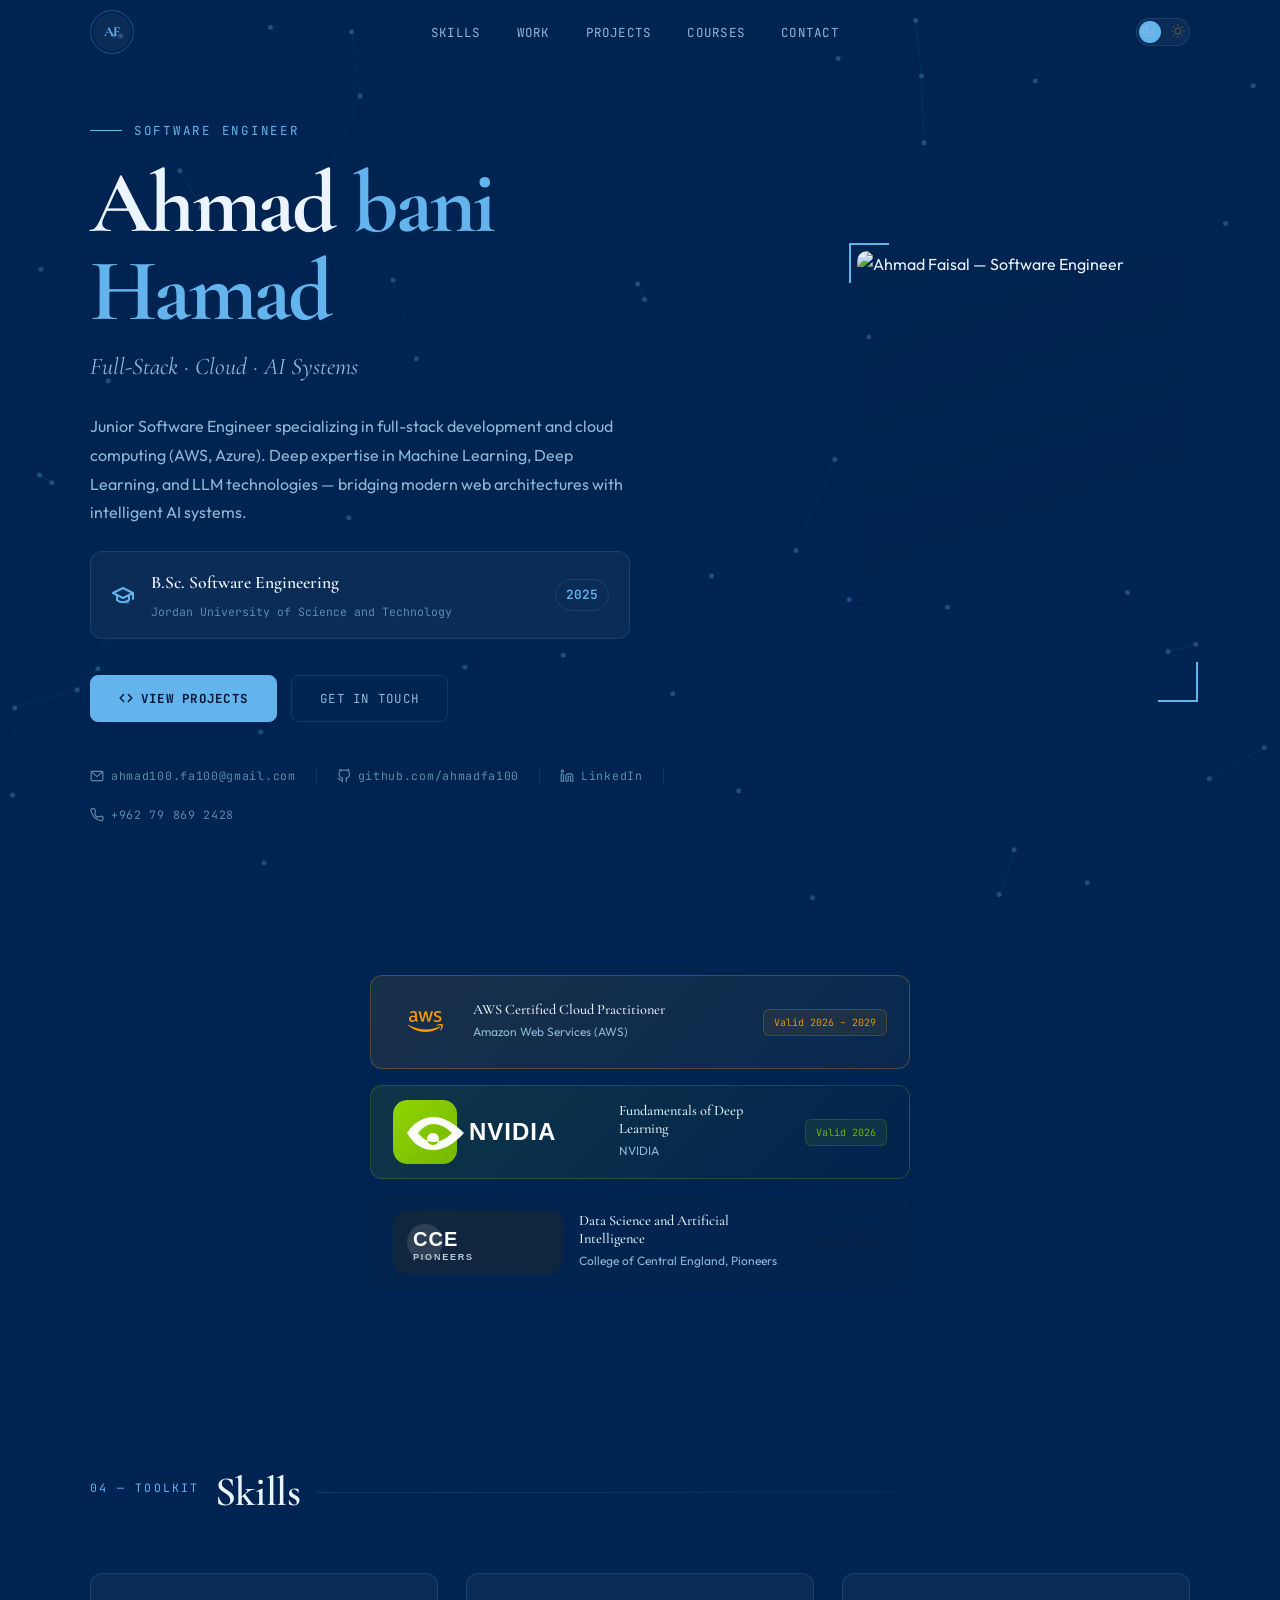
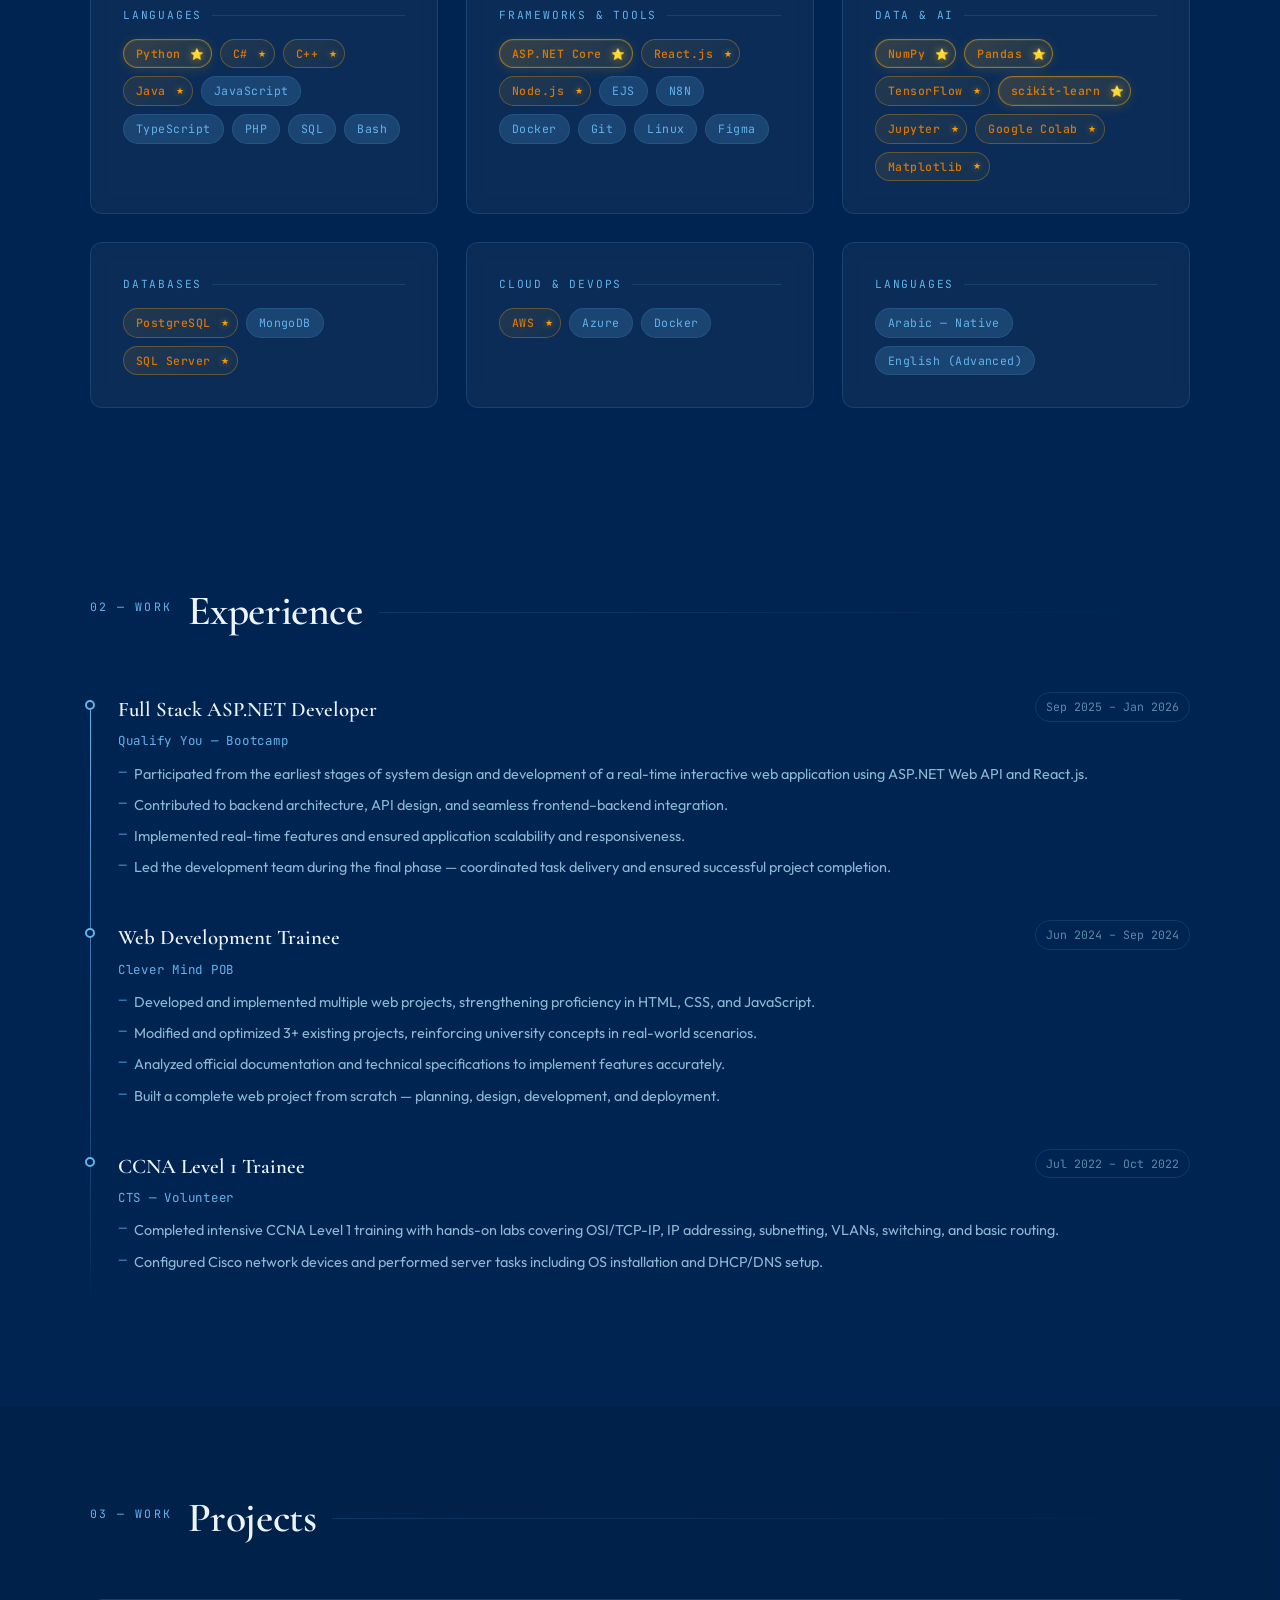
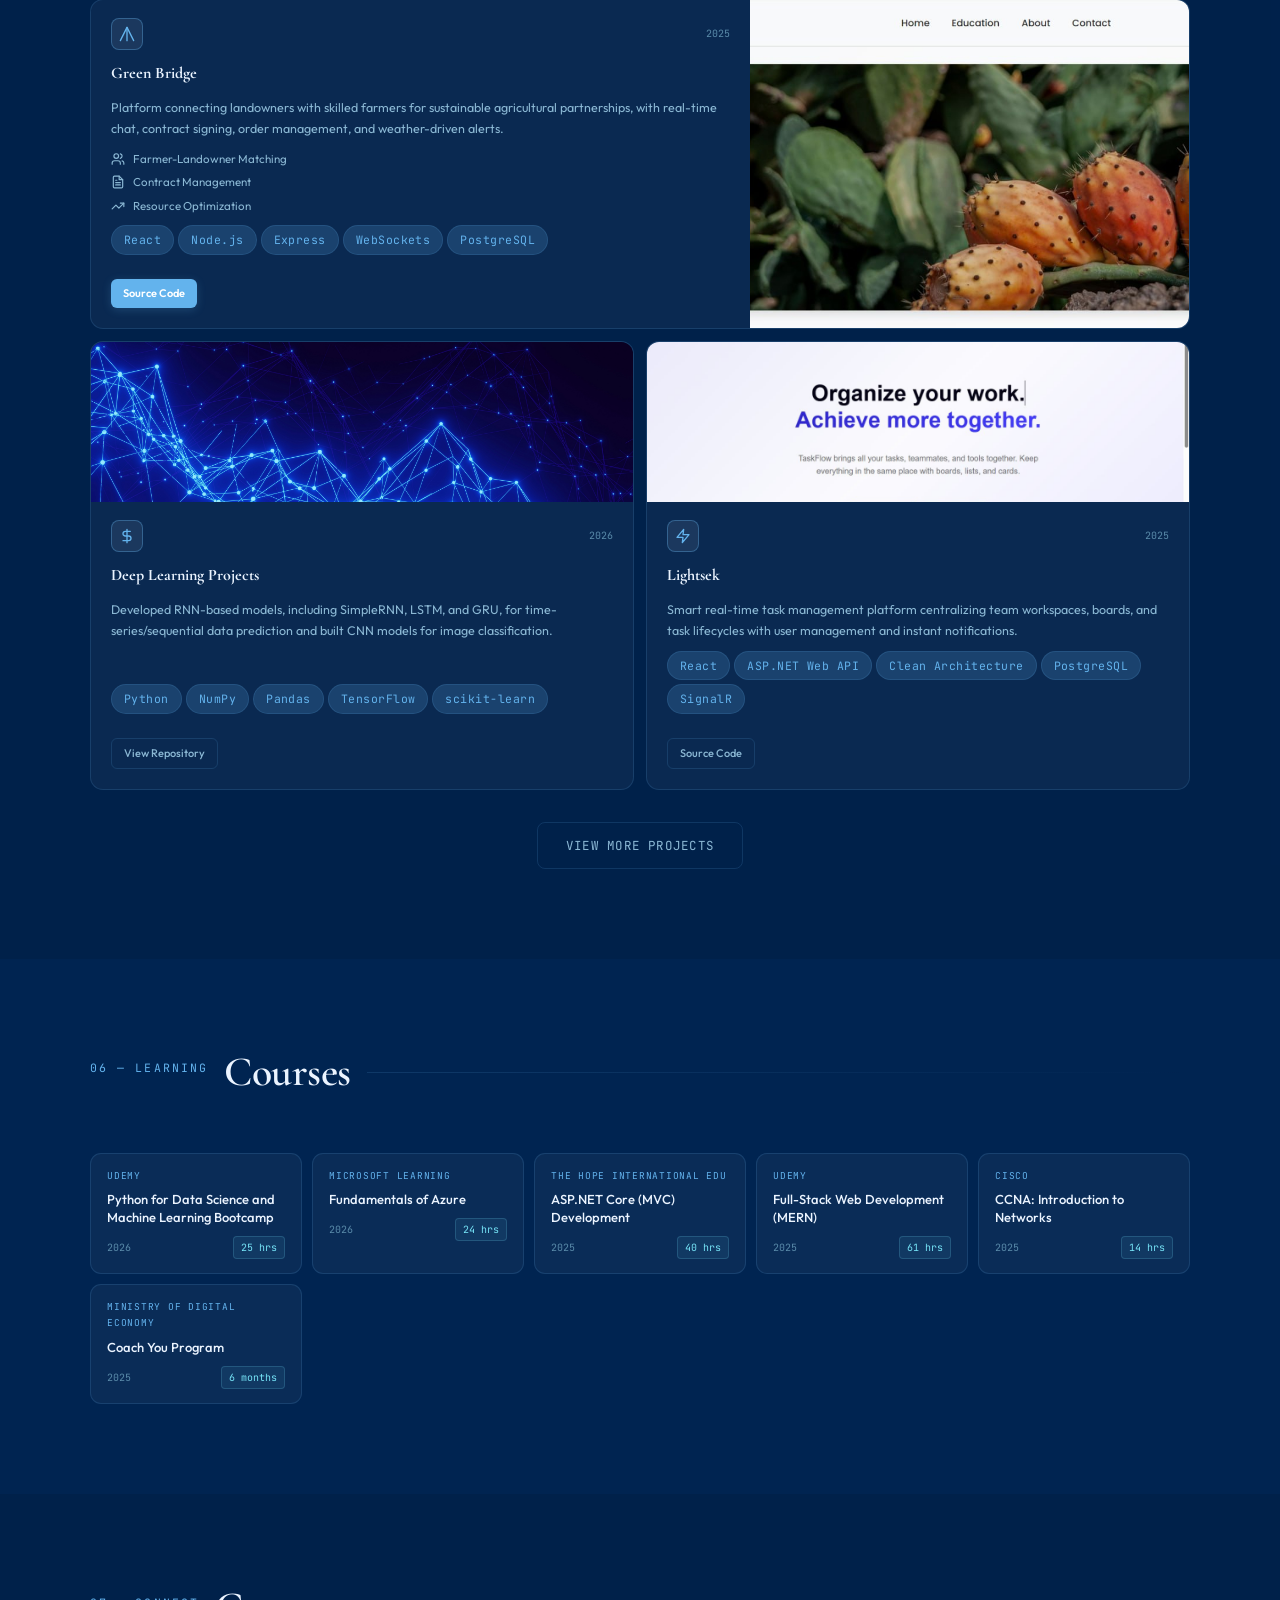
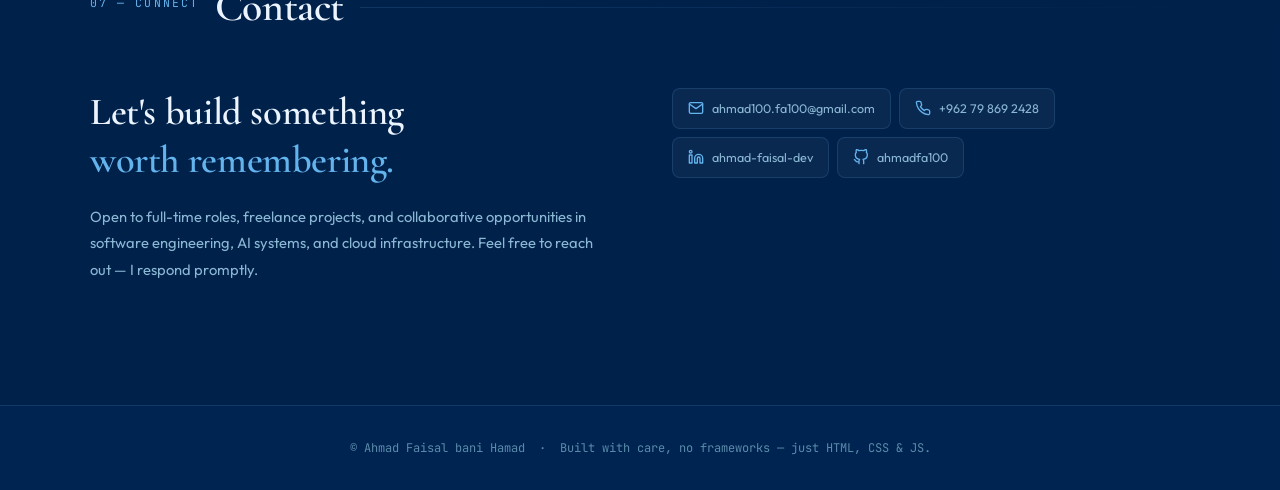
==== index.html @ e1e4920e "updates" ====
<!DOCTYPE html>
<html lang="en" data-theme="dark">
<head>
  <meta charset="UTF-8" />
  <meta name="viewport" content="width=device-width, initial-scale=1.0" />
  <meta name="description" content="Ahmad Faisal — Software Engineer. Full-stack development, cloud computing, and AI systems." />
  <title>Ahmad Faisal — Software Engineer</title>
  <link rel="icon" href="./assets/Icon_tab.webp" type="image/webp" />

  <!-- Preconnect to font servers -->
  <link rel="preconnect" href="https://fonts.googleapis.com" />
  <link rel="preconnect" href="https://fonts.gstatic.com" crossorigin />

  <!-- Fonts: Cormorant Garamond (display) + Outfit (body) + JetBrains Mono -->
  <link href="https://fonts.googleapis.com/css2?family=Cormorant+Garamond:ital,wght@0,400;0,600;0,700;1,400;1,600&family=Outfit:wght@300;400;500;600&family=JetBrains+Mono:wght@400;500&display=swap" rel="stylesheet" />
  <link rel="stylesheet" href="https://cdnjs.cloudflare.com/ajax/libs/font-awesome/6.5.0/css/all.min.css">

  <!-- CSS: loaded in dependency order -->
  <link rel="stylesheet" href="css/variables.css" />
  <link rel="stylesheet" href="css/base.css" />
  <link rel="stylesheet" href="css/nav.css" />
  <link rel="stylesheet" href="css/hero.css" />
  <link rel="stylesheet" href="css/sections.css" />

  <!-- Theme: synchronous, must run before body renders -->
  <script src="js/theme.js"></script>
</head>
<body>

<!-- ════════════════════════════════════
  Network canvas (full-page background)
════════════════════════════════════ -->
<canvas id="network" aria-hidden="true"></canvas>

<!-- ════════════════════════════════════
  Navigation
════════════════════════════════════ -->
<nav id="navbar" role="navigation" aria-label="Main navigation">
  <div class="nav-inner">

    <a href="#hero" class="nav-brand-logo" aria-label="Ahmad Faisal — Home">
      <div class="nav-af-ring"></div>
      <div class="nav-af-inner">AF</div>
    </a>

    <ul class="nav-links" role="list">
      <li><a href="#skills"     data-section="skills">Skills</a></li>
      <li><a href="#experience" data-section="experience">Work</a></li>
      <li><a href="#projects"   data-section="projects">Projects</a></li>
      <li><a href="#courses"    data-section="courses">Courses</a></li>
      <li><a href="#contact"    data-section="contact">Contact</a></li>
    </ul>

    <div class="nav-controls">
      <button class="theme-pill" id="themeBtn" aria-label="Toggle dark / light mode">
        <span class="pill-icon pill-moon">
          <svg xmlns="http://www.w3.org/2000/svg" width="14" height="14" viewBox="0 0 24 24" fill="none" stroke="currentColor" stroke-width="2" stroke-linecap="round" stroke-linejoin="round"><path d="M21 12.79A9 9 0 1 1 11.21 3 7 7 0 0 0 21 12.79z"/></svg>
        </span>
        <span class="pill-icon pill-sun">
          <svg xmlns="http://www.w3.org/2000/svg" width="14" height="14" viewBox="0 0 24 24" fill="none" stroke="currentColor" stroke-width="2" stroke-linecap="round" stroke-linejoin="round"><circle cx="12" cy="12" r="5"/><line x1="12" y1="1" x2="12" y2="3"/><line x1="12" y1="21" x2="12" y2="23"/><line x1="4.22" y1="4.22" x2="5.64" y2="5.64"/><line x1="18.36" y1="18.36" x2="19.78" y2="19.78"/><line x1="1" y1="12" x2="3" y2="12"/><line x1="21" y1="12" x2="23" y2="12"/><line x1="4.22" y1="19.78" x2="5.64" y2="18.36"/><line x1="18.36" y1="5.64" x2="19.78" y2="4.22"/></svg>
        </span>
      </button>
      <button id="menuBtn"  aria-label="Open menu" aria-expanded="false">
        <span></span><span></span><span></span>
      </button>
    </div>
  </div>
</nav>

<!-- Mobile menu drawer -->
<div id="mobileMenu" role="dialog" aria-label="Mobile navigation">
  <a href="#skills"     data-section="skills">Skills</a>
  <a href="#experience" data-section="experience">Work</a>
  <a href="#projects"   data-section="projects">Projects</a>
  <a href="#courses"    data-section="courses">Courses</a>
  <a href="#contact"    data-section="contact">Contact</a>
</div>

<!-- ════════════════════════════════════
  Page content
════════════════════════════════════ -->
<div id="page">

  <!-- ═══════════ HERO ═══════════ -->
  <section id="hero" aria-label="Introduction">
    <div class="container">
      <div class="hero-inner">

        <div class="hero-text">
          <p class="hero-eyebrow">Software Engineer</p>

          <h1 class="hero-name">
            <span class="first">Ahmad</span> <span class="last">bani Hamad</span>
          </h1>

          <p class="hero-title">Full-Stack · Cloud · AI Systems</p>

          <p class="hero-summary">
            Junior Software Engineer specializing in full-stack development and
            cloud computing (AWS, Azure). Deep expertise in Machine Learning,
            Deep Learning, and LLM technologies — bridging modern web
            architectures with intelligent AI systems.
          </p>

          <div class="edu-card">
            <div class="edu-icon"><svg xmlns="http://www.w3.org/2000/svg" width="24" height="24" viewBox="0 0 24 24" fill="none" stroke="currentColor" stroke-width="2" stroke-linecap="round" stroke-linejoin="round"><path d="M22 10v6M2 10l10-5 10 5-10 5z"/><path d="M6 12v5c3 3 9 3 12 0v-5"/></svg></div>
            <div class="edu-body">
              <div class="edu-degree">B.Sc. Software Engineering</div>
              <div class="edu-school">Jordan University of Science and Technology</div>
            </div>
            <div class="edu-year">2025</div>
          </div>

          <div class="hero-cta">
            <a href="#projects" class="btn-primary">
              <svg xmlns="http://www.w3.org/2000/svg" width="14" height="14" viewBox="0 0 24 24" fill="none" stroke="currentColor" stroke-width="2.5" stroke-linecap="round" stroke-linejoin="round"><polyline points="16 18 22 12 16 6"/><polyline points="8 6 2 12 8 18"/></svg>
              View Projects
            </a>
            <a href="#contact" class="btn-secondary">
              Get in Touch
            </a>
          </div>

          <div class="hero-links">
            <a href="mailto:ahmad100.fa100@gmail.com" class="hero-link" aria-label="Email">
              <svg xmlns="http://www.w3.org/2000/svg" viewBox="0 0 24 24" fill="none" stroke="currentColor" stroke-width="2" stroke-linecap="round" stroke-linejoin="round"><rect x="2" y="4" width="20" height="16" rx="2"/><polyline points="22,4 12,13 2,4"/></svg>
              ahmad100.fa100@gmail.com
            </a>
            <span class="hero-link-sep" aria-hidden="true"></span>
            <a href="https://github.com/ahmadfa100" target="_blank" rel="noopener" class="hero-link" aria-label="GitHub">
              <svg xmlns="http://www.w3.org/2000/svg" viewBox="0 0 24 24" fill="none" stroke="currentColor" stroke-width="2" stroke-linecap="round" stroke-linejoin="round"><path d="M9 19c-5 1.5-5-2.5-7-3m14 6v-3.87a3.37 3.37 0 0 0-.94-2.61c3.14-.35 6.44-1.54 6.44-7A5.44 5.44 0 0 0 20 4.77 5.07 5.07 0 0 0 19.91 1S18.73.65 16 2.48a13.38 13.38 0 0 0-7 0C6.27.65 5.09 1 5.09 1A5.07 5.07 0 0 0 5 4.77a5.44 5.44 0 0 0-1.5 3.78c0 5.42 3.3 6.61 6.44 7A3.37 3.37 0 0 0 9 18.13V22"/></svg>
              github.com/ahmadfa100
            </a>
            <span class="hero-link-sep" aria-hidden="true"></span>
            <a href="https://linkedin.com/in/ahmad-faisal-dev/" target="_blank" rel="noopener" class="hero-link" aria-label="LinkedIn">
              <svg xmlns="http://www.w3.org/2000/svg" viewBox="0 0 24 24" fill="none" stroke="currentColor" stroke-width="2" stroke-linecap="round" stroke-linejoin="round"><path d="M16 8a6 6 0 0 1 6 6v7h-4v-7a2 2 0 0 0-2-2 2 2 0 0 0-2 2v7h-4v-7a6 6 0 0 1 6-6z"/><rect x="2" y="9" width="4" height="12"/><circle cx="4" cy="4" r="2"/></svg>
              LinkedIn
            </a>
            <span class="hero-link-sep" aria-hidden="true"></span>
            <a href="tel:+962798692428" class="hero-link" aria-label="Phone">
              <svg xmlns="http://www.w3.org/2000/svg" viewBox="0 0 24 24" fill="none" stroke="currentColor" stroke-width="2" stroke-linecap="round" stroke-linejoin="round"><path d="M22 16.92v3a2 2 0 0 1-2.18 2 19.79 19.79 0 0 1-8.63-3.07A19.5 19.5 0 0 1 4.69 12a19.79 19.79 0 0 1-3.07-8.67A2 2 0 0 1 3.6 1.18h3a2 2 0 0 1 2 1.72c.127.96.361 1.903.7 2.81a2 2 0 0 1-.45 2.11L7.91 8.72A16 16 0 0 0 12 15.91l.94-.94a2 2 0 0 1 2.11-.45c.907.339 1.85.573 2.81.7A2 2 0 0 1 22 16.92z"/></svg>
              +962 79 869 2428
            </a>
          </div>
        </div>

        <!-- Photo -->
        <div class="hero-photo-wrap">
          <div class="hero-photo-frame">
            <img
              src="assets/ahmad.png"
              alt="Ahmad Faisal — Software Engineer"
              class="hero-photo"
              loading="eager"
              fetchpriority="high"
            />
            <div class="hero-photo-overlay" aria-hidden="true"></div>
          </div>
        </div>

      </div><!-- /.hero-inner -->
    </div><!-- /.container -->
  </section>

  
  <!-- ═══════════ AWS CERT ═══════════ -->
  <section id="certifications" aria-label="Certifications">
    <div class="container" style="display: flex; flex-direction: column; gap: 16px; margin: 0 auto; max-width: 540px;">
      <!-- ══ CERT BANNER: AWS ══ -->
      <div class="cert-banner cert-aws reveal">
        <div class="cert-aws-i"><i class="fab fa-aws"></i></div>
        <div class="cert-body">
          <div class="cert-name">AWS Certified Cloud Practitioner</div>
          <div class="cert-sub">Amazon Web Services (AWS)</div>
        </div>
        <div class="cert-badge">Valid 2026 – 2029</div>
      </div>

      <!-- ══ CERT BANNER: NVIDIA ══ -->
      <div class="cert-banner cert-nvidia reveal">
        <div class="cert-logo cert-logo-nvidia" aria-hidden="true">
          <svg viewBox="0 0 210 64" width="100%" height="100%" role="img" aria-label="NVIDIA logo">
            <defs>
              <linearGradient id="nvg" x1="0" y1="0" x2="1" y2="1">
                <stop offset="0%" stop-color="#8fd400"/>
                <stop offset="100%" stop-color="#76B900"/>
              </linearGradient>
            </defs>
            <rect x="0" y="0" width="64" height="64" rx="14" fill="url(#nvg)"/>
            <path
              d="M14 33c7-11 17-16 26-16 11 0 21 6 31 16-10 11-20 17-31 17-10 0-19-5-26-17zm11 0c5 6 10 9 15 9 7 0 13-3 19-9-6-6-12-9-19-9-5 0-10 3-15 9zm15 0a6 6 0 1 0 0.01 0z"
              fill="#fff"
              opacity="0.97"
            />
            <text x="76" y="40"
                  font-family="Arial, Helvetica, sans-serif"
                  font-size="24"
                  font-weight="800"
                  letter-spacing="1"
                  fill="#ffffff">NVIDIA</text>
          </svg>
        </div>
        <div class="cert-body">
          <div class="cert-name">Fundamentals of Deep Learning</div>
          <div class="cert-sub">NVIDIA</div>
        </div>
        <div class="cert-badge">Valid 2026</div>
      </div>

      <!-- ══ CERT BANNER: COLLEGE OF CENTRAL ENGLAND ══ -->
      <div class="cert-banner cert-cce reveal">
        <div class="cert-logo cert-logo-cce" aria-hidden="true">
          <svg viewBox="0 0 170 64" width="100%" height="100%" role="img" aria-label="College of Central England logo">
            <rect x="0" y="0" width="170" height="64" rx="14" fill="#10263F"/>
            <circle cx="32" cy="32" r="18" fill="#ffffff" opacity="0.12"/>
            <text x="20" y="36"
                  font-family="Arial, Helvetica, sans-serif"
                  font-size="20"
                  font-weight="800"
                  letter-spacing="1"
                  fill="#ffffff">CCE</text>
            <text x="20" y="50"
                  font-family="Arial, Helvetica, sans-serif"
                  font-size="9"
                  font-weight="700"
                  letter-spacing="1.8"
                  fill="#B9C7D6">PIONEERS</text>
          </svg>
        </div>
        <div class="cert-body">
          <div class="cert-name">Data Science and Artificial Intelligence</div>
          <div class="cert-sub">College of Central England, Pioneers</div>
        </div>
        <div class="cert-badge">Valid 2026</div>
      </div>
    </div>
  </section>

<!-- ═══════════ SKILLS ═══════════ -->
  <section id="skills" aria-label="Technical skills">
    <div class="container">
      <div class="section-divider reveal">
        <span class="section-label">04 — Toolkit</span>
        <h2>Skills</h2>
      </div>

      <div class="skills-grid">

        <div class="card reveal">
          <div class="skill-group-title">Languages</div>
          <div class="skill-tags">
            <span class="tag strongest">Python</span>
            <span class="tag expert">C#</span>
            <span class="tag expert">C++</span>
            <span class="tag expert">Java</span>
            <span class="tag">JavaScript</span>
            <span class="tag">TypeScript</span>
            <span class="tag">PHP</span>
            <span class="tag">SQL</span>
            <span class="tag">Bash</span>
          </div>
        </div>

        <div class="card reveal">
          <div class="skill-group-title">Frameworks & Tools</div>
          <div class="skill-tags">
            <span class="tag strongest">ASP.NET Core</span>
            <span class="tag expert">React.js</span>
            <span class="tag expert">Node.js</span>
            <span class="tag">EJS</span>
            <span class="tag">N8N</span>
            <span class="tag">Docker</span>
            <span class="tag">Git</span>
            <span class="tag">Linux</span>
            <span class="tag">Figma</span>
          </div>
        </div>

        <div class="card reveal">
          <div class="skill-group-title">Data & AI</div>
          <div class="skill-tags">
            <span class="tag strongest">NumPy</span>
            <span class="tag strongest">Pandas</span>
            <span class="tag expert">TensorFlow</span>
            <span class="tag strongest">scikit-learn</span>
            <span class="tag expert">Jupyter</span>
            <span class="tag expert">Google Colab</span>
            <span class="tag expert">Matplotlib</span>
          </div>
        </div>

        <div class="card reveal">
          <div class="skill-group-title">Databases</div>
          <div class="skill-tags">
            <span class="tag expert">PostgreSQL</span>
            <span class="tag">MongoDB</span>
            <span class="tag expert">SQL Server</span>
          </div>
        </div>

        <div class="card reveal">
          <div class="skill-group-title">Cloud & DevOps</div>
          <div class="skill-tags">
            <span class="tag expert">AWS</span>
            <span class="tag">Azure</span>
            <span class="tag">Docker</span>
          </div>
        </div>

        <div class="card reveal">
          <div class="skill-group-title">Languages</div>
          <div class="skill-tags">
            <span class="tag">Arabic — Native</span>
            <span class="tag">English (Advanced)</span>
          </div>
        </div>

      </div>
    </div>
  </section>

  <!-- ═══════════ EXPERIENCE ═══════════ -->
  <section id="experience" aria-label="Work experience">
    <div class="container">
      <div class="section-divider reveal">
        <span class="section-label">02 — Work</span>
        <h2>Experience</h2>
      </div>

      <div class="timeline">

        <div class="timeline-item reveal">
          <div class="timeline-header">
            <div>
              <div class="timeline-role">Full Stack ASP.NET Developer</div>
              <div class="timeline-company">Qualify You — Bootcamp</div>
            </div>
            <div class="timeline-date">Sep 2025 – Jan 2026</div>
          </div>
          <div class="timeline-body">
            <ul>
              <li>Participated from the earliest stages of system design and development of a real-time interactive web application using ASP.NET Web API and React.js.</li>
              <li>Contributed to backend architecture, API design, and seamless frontend–backend integration.</li>
              <li>Implemented real-time features and ensured application scalability and responsiveness.</li>
              <li>Led the development team during the final phase — coordinated task delivery and ensured successful project completion.</li>
            </ul>
          </div>
        </div>

        <div class="timeline-item reveal">
          <div class="timeline-header">
            <div>
              <div class="timeline-role">Web Development Trainee</div>
              <div class="timeline-company">Clever Mind POB</div>
            </div>
            <div class="timeline-date">Jun 2024 – Sep 2024</div>
          </div>
          <div class="timeline-body">
            <ul>
              <li>Developed and implemented multiple web projects, strengthening proficiency in HTML, CSS, and JavaScript.</li>
              <li>Modified and optimized 3+ existing projects, reinforcing university concepts in real-world scenarios.</li>
              <li>Analyzed official documentation and technical specifications to implement features accurately.</li>
              <li>Built a complete web project from scratch — planning, design, development, and deployment.</li>
            </ul>
          </div>
        </div>

        <div class="timeline-item reveal">
          <div class="timeline-header">
            <div>
              <div class="timeline-role">CCNA Level 1 Trainee</div>
              <div class="timeline-company">CTS — Volunteer</div>
            </div>
            <div class="timeline-date">Jul 2022 – Oct 2022</div>
          </div>
          <div class="timeline-body">
            <ul>
              <li>Completed intensive CCNA Level 1 training with hands-on labs covering OSI/TCP-IP, IP addressing, subnetting, VLANs, switching, and basic routing.</li>
              <li>Configured Cisco network devices and performed server tasks including OS installation and DHCP/DNS setup.</li>
            </ul>
          </div>
        </div>

      </div><!-- /.timeline -->
    </div>
  </section>

  <!-- ═══════════ PROJECTS ═══════════ -->
  <section id="projects" aria-label="Selected projects">
    <div class="container">
      <div class="section-divider reveal">
        <span class="section-label">03 — Work</span>
        <h2>Projects</h2>
      </div>

      <div class="pg-grid reveal">

        <!-- ① Green Bridge — featured -->
        <div class="pg-card featured" data-tags="react node">
          <div class="pg-body">
            <div class="pg-top">
              <div class="pg-icon"><svg xmlns="http://www.w3.org/2000/svg" width="16" height="16" viewBox="0 0 24 24" fill="none" stroke="currentColor" stroke-width="2" stroke-linecap="round" stroke-linejoin="round"><path d="M2 22 12 2l10 20"/><path d="M12 2v20"/></svg></div>
              <span class="pg-year">2025</span>
            </div>
            <div class="pg-title">Green Bridge</div>
            <p class="pg-desc">Platform connecting landowners with skilled farmers for sustainable agricultural partnerships, with real-time chat, contract signing, order management, and weather-driven alerts.</p>
            <div class="pg-features">
              <div class="pg-feat"><svg xmlns="http://www.w3.org/2000/svg" width="14" height="14" viewBox="0 0 24 24" fill="none" stroke="currentColor" stroke-width="2" stroke-linecap="round" stroke-linejoin="round"><path d="M16 21v-2a4 4 0 0 0-4-4H6a4 4 0 0 0-4 4v2"/><circle cx="9" cy="7" r="4"/><path d="M22 21v-2a4 4 0 0 0-3-3.87"/><path d="M16 3.13a4 4 0 0 1 0 7.75"/></svg><span>Farmer-Landowner Matching</span></div>
              <div class="pg-feat"><svg xmlns="http://www.w3.org/2000/svg" width="14" height="14" viewBox="0 0 24 24" fill="none" stroke="currentColor" stroke-width="2" stroke-linecap="round" stroke-linejoin="round"><path d="M14 2H6a2 2 0 0 0-2 2v16a2 2 0 0 0 2 2h12a2 2 0 0 0 2-2V8z"/><polyline points="14 2 14 8 20 8"/><line x1="16" y1="13" x2="8" y2="13"/><line x1="16" y1="17" x2="8" y2="17"/><polyline points="10 9 9 9 8 9"/></svg><span>Contract Management</span></div>
              <div class="pg-feat"><svg xmlns="http://www.w3.org/2000/svg" width="14" height="14" viewBox="0 0 24 24" fill="none" stroke="currentColor" stroke-width="2" stroke-linecap="round" stroke-linejoin="round"><polyline points="22 7 13.5 15.5 8.5 10.5 2 17"/><polyline points="16 7 22 7 22 13"/></svg><span>Resource Optimization</span></div>
            </div>
            <div class="pg-stack">
              <span class="tag">React</span>
              <span class="tag">Node.js</span>
              <span class="tag">Express</span>
              <span class="tag">WebSockets</span>
              <span class="tag">PostgreSQL</span>
            </div>
            <div class="pg-actions">
              <a href="https://github.com/ahmadfa100/graduation-project-2" target="_blank" class="bx solid">
                Source Code
              </a>
            </div>
          </div>
          <div class="pg-img-wrap">
            <img src="./assets/Projects/GreenBridge.jpg" alt="Green Bridge" class="pg-img" onerror="this.style.display='none';this.nextElementSibling.style.display='flex'">
            <div class="pg-placeholder" style="display:none">🌱</div>
          </div>
        </div>

        <!-- ② Deep Learning Projects -->
        <div class="pg-card" data-tags="python">
          <div class="pg-img-wrap">
            <img src="./instructions/Neural_network.jpg" alt="Deep Learning" class="pg-img" onerror="this.style.display='none';this.nextElementSibling.style.display='flex'">
            <div class="pg-placeholder" style="display:none">🧠</div>
          </div>
          <div class="pg-body">
            <div class="pg-top">
              <div class="pg-icon"><svg xmlns="http://www.w3.org/2000/svg" width="16" height="16" viewBox="0 0 24 24" fill="none" stroke="currentColor" stroke-width="2" stroke-linecap="round" stroke-linejoin="round"><path d="M12 2v20M17 5H9.5a3.5 3.5 0 0 0 0 7h5a3.5 3.5 0 0 1 0 7H6"/></svg></div>
              <span class="pg-year">2026</span>
            </div>
            <div class="pg-title">Deep Learning Projects</div>
            <p class="pg-desc">Developed RNN-based models, including SimpleRNN, LSTM, and GRU, for time-series/sequential data prediction and built CNN models for image classification.</p>
            <div class="pg-stack">
              <span class="tag">Python</span>
              <span class="tag">NumPy</span>
              <span class="tag">Pandas</span>
              <span class="tag">TensorFlow</span>
              <span class="tag">scikit-learn</span>
            </div>
            <div class="pg-actions">
              <a href="#" class="bx out">View Repository</a>
            </div>
          </div>
        </div>

        <!-- ③ Lightsek -->
        <div class="pg-card" data-tags="react aspnet">
          <div class="pg-img-wrap">
            <img src="./instructions/Lightsek.jpg" alt="Lightsek" class="pg-img" onerror="this.style.display='none';this.nextElementSibling.style.display='flex'">
            <div class="pg-placeholder" style="display:none">⚡</div>
          </div>
          <div class="pg-body">
            <div class="pg-top">
              <div class="pg-icon"><svg xmlns="http://www.w3.org/2000/svg" width="16" height="16" viewBox="0 0 24 24" fill="none" stroke="currentColor" stroke-width="2" stroke-linecap="round" stroke-linejoin="round"><path d="M13 2L3 14h9l-1 8 10-12h-9l1-8z"/></svg></div>
              <span class="pg-year">2025</span>
            </div>
            <div class="pg-title">Lightsek</div>
            <p class="pg-desc">Smart real-time task management platform centralizing team workspaces, boards, and task lifecycles with user management and instant notifications.</p>
            <div class="pg-stack">
              <span class="tag">React</span>
              <span class="tag">ASP.NET Web API</span>
              <span class="tag">Clean Architecture</span>
              <span class="tag">PostgreSQL</span>
              <span class="tag">SignalR</span>
            </div>
            <div class="pg-actions">
              <a href="#" class="bx out">Source Code</a>
            </div>
          </div>
        </div>

      </div><!-- /.pg-grid -->

      <div style="display:flex; justify-content:center; margin-top:32px;" class="reveal">
        <a href="Projects.html" class="btn-secondary">View more projects</a>
      </div>

    </div>
  </section>

  <!-- ═══════════ COURSES ═══════════ -->
  <section id="courses" aria-label="Completed courses">
    <div class="container">
      <div class="section-divider reveal">
        <span class="section-label">06 — Learning</span>
        <h2>Courses</h2>
      </div>

      <div class="courses-grid">

        <div class="course-card reveal">
          <div class="course-org">Udemy</div>
          <div class="course-name">Python for Data Science and Machine Learning Bootcamp</div>
          <div class="course-meta">
            <span class="course-date">2026</span>
            <span class="course-hrs">25 hrs</span>
          </div>
        </div>

        <div class="course-card reveal">
          <div class="course-org">Microsoft Learning</div>
          <div class="course-name">Fundamentals of Azure</div>
          <div class="course-meta">
            <span class="course-date">2026</span>
            <span class="course-hrs">24 hrs</span>
          </div>
        </div>

        <div class="course-card reveal">
          <div class="course-org">The Hope International Edu</div>
          <div class="course-name">ASP.NET Core (MVC) Development</div>
          <div class="course-meta">
            <span class="course-date">2025</span>
            <span class="course-hrs">40 hrs</span>
          </div>
        </div>

        <div class="course-card reveal">
          <div class="course-org">Udemy</div>
          <div class="course-name">Full-Stack Web Development (MERN)</div>
          <div class="course-meta">
            <span class="course-date">2025</span>
            <span class="course-hrs">61 hrs</span>
          </div>
        </div>

        <div class="course-card reveal">
          <div class="course-org">Cisco</div>
          <div class="course-name">CCNA: Introduction to Networks</div>
          <div class="course-meta">
            <span class="course-date">2025</span>
            <span class="course-hrs">14 hrs</span>
          </div>
        </div>

        <div class="course-card reveal">
          <div class="course-org">Ministry of Digital Economy</div>
          <div class="course-name">Coach You Program</div>
          <div class="course-meta">
            <span class="course-date">2025</span>
            <span class="course-hrs">6 months</span>
          </div>
        </div>

      </div>
    </div>
  </section>

  <!-- ═══════════ CONTACT ═══════════ -->
  <section id="contact" aria-label="Contact information">
    <div class="container">
      <div class="section-divider reveal">
        <span class="section-label">07 — Connect</span>
        <h2>Contact</h2>
      </div>

      <div class="contact-inner">
        <div class="reveal">
          <h3 class="contact-tagline">
            Let's build something<br/>
            <span>worth remembering.</span>
          </h3>
          <p class="contact-body">
            Open to full-time roles, freelance projects, and collaborative
            opportunities in software engineering, AI systems, and cloud
            infrastructure. Feel free to reach out — I respond promptly.
          </p>
        </div>

        <div class="contact-grid reveal">
          <a href="mailto:ahmad100.fa100@gmail.com" class="c-link">
            <i><svg xmlns="http://www.w3.org/2000/svg" width="16" height="16" viewBox="0 0 24 24" fill="none" stroke="currentColor" stroke-width="2" stroke-linecap="round" stroke-linejoin="round"><path d="M4 4h16c1.1 0 2 .9 2 2v12c0 1.1-.9 2-2 2H4c-1.1 0-2-.9-2-2V6c0-1.1.9-2 2-2z"/><polyline points="22,6 12,13 2,6"/></svg></i>
            ahmad100.fa100@gmail.com
          </a>
          <a href="tel:+962798692428" class="c-link">
            <i><svg xmlns="http://www.w3.org/2000/svg" width="16" height="16" viewBox="0 0 24 24" fill="none" stroke="currentColor" stroke-width="2" stroke-linecap="round" stroke-linejoin="round"><path d="M22 16.92v3a2 2 0 0 1-2.18 2 19.79 19.79 0 0 1-8.63-3.07 19.5 19.5 0 0 1-6-6 19.79 19.79 0 0 1-3.07-8.67A2 2 0 0 1 4.11 2h3a2 2 0 0 1 2 1.72 12.84 12.84 0 0 0 .7 2.81 2 2 0 0 1-.45 2.11L8.09 9.91a16 16 0 0 0 6 6l1.27-1.27a2 2 0 0 1 2.11-.45 12.84 12.84 0 0 0 2.81.7A2 2 0 0 1 22 16.92z"/></svg></i>
            +962 79 869 2428
          </a>
          <a href="https://linkedin.com/in/ahmad-faisal-dev/" target="_blank" rel="noopener" class="c-link">
            <i><svg xmlns="http://www.w3.org/2000/svg" width="16" height="16" viewBox="0 0 24 24" fill="none" stroke="currentColor" stroke-width="2" stroke-linecap="round" stroke-linejoin="round"><path d="M16 8a6 6 0 0 1 6 6v7h-4v-7a2 2 0 0 0-2-2 2 2 0 0 0-2 2v7h-4v-7a6 6 0 0 1 6-6z"/><rect x="2" y="9" width="4" height="12"/><circle cx="4" cy="4" r="2"/></svg></i>
            ahmad-faisal-dev
          </a>
          <a href="https://github.com/ahmadfa100" target="_blank" rel="noopener" class="c-link">
            <i><svg xmlns="http://www.w3.org/2000/svg" width="16" height="16" viewBox="0 0 24 24" fill="none" stroke="currentColor" stroke-width="2" stroke-linecap="round" stroke-linejoin="round"><path d="M9 19c-5 1.5-5-2.5-7-3m14 6v-3.87a3.37 3.37 0 0 0-.94-2.61c3.14-.35 6.44-1.54 6.44-7A5.44 5.44 0 0 0 20 4.77 5.07 5.07 0 0 0 19.91 1S18.73.65 16 2.48a13.38 13.38 0 0 0-7 0C6.27.65 5.09 1 5.09 1A5.07 5.07 0 0 0 5 4.77a5.44 5.44 0 0 0-1.5 3.78c0 5.42 3.3 6.61 6.44 7A3.37 3.37 0 0 0 9 18.13V22"/></svg></i>
            ahmadfa100
          </a>
        </div>
      </div>
    </div>
  </section>

  <!-- ═══════════ FOOTER ═══════════ -->
  <footer>
    <p>
      © <span id="footer-year"></span> Ahmad Faisal bani Hamad
      &nbsp;·&nbsp;
      Built with care, no frameworks — just HTML, CSS &amp; JS.
    </p>
  </footer>

</div><!-- /#page -->

<!-- JS: deferred for maximum load speed -->
<script src="js/background.js" defer></script>
<script src="js/nav.js"        defer></script>
<script src="js/main.js"       defer></script>

</body>
</html>
---- css/variables.css ----
/* ═══════════════════════════════════════
   variables.css — Design Tokens
═══════════════════════════════════════ */

:root {
  /* ── Brand palette ────────────────── */
  --bg:           #002451;
  --bg-deep:      #001733;
  --bg-card:      rgba(255, 255, 255, 0.04);
  --bg-card-hover:rgba(255, 255, 255, 0.07);
  --border:       rgba(99, 179, 237, 0.15);
  --border-hover: rgba(99, 179, 237, 0.35);

  --accent:       #63B3ED;
  --accent-2:     #76E4F7;
  --accent-glow:  rgba(99, 179, 237, 0.18);

  --text:         #EBF4FF;
  --text-muted:   #8BB8D4;
  --text-dim:     #5A8BAA;

  /* ── Typography ───────────────────── */
  --font-display: 'Cormorant Garamond', Georgia, serif;
  --font-body:    'Outfit', system-ui, sans-serif;
  --font-mono:    'JetBrains Mono', 'Fira Code', monospace;

  /* ── Spacing ──────────────────────── */
  --section-pad:  clamp(60px, 10vh, 110px);
  --max-w:        1100px;
  --gap:          clamp(16px, 2.5vw, 28px);

  /* ── Motion ───────────────────────── */
  --ease:         cubic-bezier(0.16, 1, 0.3, 1);
  --ease-out:     cubic-bezier(0.0, 0.0, 0.2, 1);
  --dur:          0.35s;

  /* ── Shadows ──────────────────────── */
  --shadow-card:  0 4px 32px rgba(0, 0, 0, 0.3);
  --shadow-glow:  0 0 32px rgba(99, 179, 237, 0.12);
}

/* ── Light theme overrides ─────────── */
[data-theme="light"] {
  --bg:           #F0F6FF;
  --bg-deep:      #E2EDFC;
  --bg-card:      rgba(0, 36, 81, 0.04);
  --bg-card-hover:rgba(0, 36, 81, 0.07);
  --border:       rgba(0, 36, 81, 0.12);
  --border-hover: rgba(0, 36, 81, 0.30);

  --accent:       #1E5A8E;
  --accent-2:     #0F7A9D;
  --accent-glow:  rgba(30, 90, 142, 0.12);

  --text:         #041C38;
  --text-muted:   #3A6A8E;
  --text-dim:     #7AA8C5;

  --shadow-card:  0 4px 32px rgba(0, 36, 81, 0.10);
  --shadow-glow:  0 0 32px rgba(30, 90, 142, 0.08);
}
---- css/base.css ----
/* ═══════════════════════════════════════
   base.css — Reset + Typography + Globals
═══════════════════════════════════════ */

*, *::before, *::after {
  box-sizing: border-box;
  margin: 0;
  padding: 0;
}

html {
  scroll-behavior: smooth;
  font-size: 16px;
  -webkit-text-size-adjust: 100%;
}

body {
  font-family: var(--font-body);
  background: var(--bg);
  color: var(--text);
  line-height: 1.7;
  min-height: 100dvh;
  overflow-x: hidden;
  transition: background 0.4s var(--ease), color 0.4s var(--ease);
}

/* ── Canvas background ────────────── */
#network {
  position: fixed;
  inset: 0;
  z-index: 0;
  pointer-events: none;
  opacity: 0.65;
}

/* ── Page wrapper ─────────────────── */
#page {
  position: relative;
  z-index: 1;
}

/* ── Container ────────────────────── */
.container {
  width: min(var(--max-w), 100% - 2 * var(--gap));
  margin-inline: auto;
}

/* ── Section base ─────────────────── */
section {
  padding-block: var(--section-pad);
}

/* ── Headings ─────────────────────── */
h1, h2, h3, h4 {
  font-family: var(--font-display);
  font-weight: 600;
  line-height: 1.15;
  letter-spacing: -0.01em;
}

/* ── Section title ────────────────── */
.section-label {
  font-family: var(--font-mono);
  font-size: 0.72rem;
  letter-spacing: 0.18em;
  text-transform: uppercase;
  color: var(--accent);
  margin-bottom: 10px;
}

.section-title {
  font-size: clamp(2rem, 4vw, 3rem);
  color: var(--text);
  margin-bottom: clamp(36px, 6vw, 56px);
}

.section-title span {
  color: var(--accent);
}

/* ── Divider ──────────────────────── */
.section-divider {
  display: flex;
  align-items: center;
  gap: 16px;
  margin-bottom: clamp(36px, 6vw, 56px);
}

.section-divider h2 {
  font-size: clamp(1.8rem, 3.5vw, 2.6rem);
  white-space: nowrap;
}

.section-divider::after {
  content: '';
  flex: 1;
  height: 1px;
  background: linear-gradient(to right, var(--border), transparent);
}

/* ── Cards ────────────────────────── */
.card {
  background: var(--bg-card);
  border: 1px solid var(--border);
  border-radius: 12px;
  padding: clamp(20px, 3vw, 32px);
  backdrop-filter: blur(8px);
  transition: background var(--dur) var(--ease),
              border-color var(--dur) var(--ease),
              transform var(--dur) var(--ease),
              box-shadow var(--dur) var(--ease);
}

.card:hover {
  background: var(--bg-card-hover);
  border-color: var(--border-hover);
  box-shadow: var(--shadow-glow);
  transform: translateY(-2px);
}

/* ── Tags / Pills ─────────────────── */
.tag {
  display: inline-block;
  font-family: var(--font-mono);
  font-size: 0.72rem;
  padding: 4px 12px;
  border-radius: 100px;
  background: var(--accent-glow);
  border: 1px solid var(--border);
  color: var(--accent);
  letter-spacing: 0.04em;
  white-space: nowrap;
  transition: background var(--dur), border-color var(--dur), color var(--dur);
}

.tag:hover {
  background: rgba(99, 179, 237, 0.22);
  border-color: var(--accent);
}

/* ── Accent line ──────────────────── */
.accent-line {
  display: block;
  width: 40px;
  height: 2px;
  background: var(--accent);
  margin-bottom: 20px;
}

/* ── Links ────────────────────────── */
a {
  color: var(--accent);
  text-decoration: none;
  transition: color var(--dur);
}

a:hover { color: var(--accent-2); }

/* ── Scroll reveal ────────────────── */
.reveal {
  opacity: 0;
  transform: translateY(22px);
  transition: opacity 0.6s var(--ease), transform 0.6s var(--ease);
}

.reveal.visible {
  opacity: 1;
  transform: none;
}

/* ── Selection ────────────────────── */
::selection {
  background: rgba(99, 179, 237, 0.25);
  color: var(--text);
}

/* ── Scrollbar ────────────────────── */
::-webkit-scrollbar { width: 6px; }
::-webkit-scrollbar-track { background: var(--bg-deep); }
::-webkit-scrollbar-thumb {
  background: var(--border-hover);
  border-radius: 3px;
}
::-webkit-scrollbar-thumb:hover { background: var(--accent); }

/* ── Footer ───────────────────────── */
footer {
  text-align: center;
  padding: 32px var(--gap);
  font-family: var(--font-mono);
  font-size: 0.75rem;
  color: var(--text-dim);
  border-top: 1px solid var(--border);
}

footer a { color: var(--text-muted); }
footer a:hover { color: var(--accent); }
---- css/nav.css ----
/* ═══════════════════════════════════════
   nav.css — Top Navigation Bar
═══════════════════════════════════════ */

#navbar {
  position: fixed;
  top: 0;
  left: 0;
  right: 0;
  z-index: 100;
  height: 64px;
  display: flex;
  align-items: center;
  padding-inline: var(--gap);
  transition: background 0.4s var(--ease),
              backdrop-filter 0.4s var(--ease),
              border-color 0.4s var(--ease),
              box-shadow 0.4s var(--ease);
}

#navbar.scrolled {
  background: rgba(0, 20, 50, 0.72);
  backdrop-filter: blur(18px) saturate(1.4);
  -webkit-backdrop-filter: blur(18px) saturate(1.4);
  border-bottom: 1px solid var(--border);
  box-shadow: 0 4px 32px rgba(0, 0, 0, 0.25);
}

[data-theme="light"] #navbar.scrolled {
  background: rgba(230, 242, 255, 0.80);
}

.nav-inner {
  width: min(var(--max-w), 100%);
  margin-inline: auto;
  display: flex;
  align-items: center;
  justify-content: space-between;
  gap: 24px;
}

/* ── Logo / Brand ─────────────────── */
.nav-brand-logo {
  position: relative;
  width: 44px;
  height: 44px;
  display: block;
  flex-shrink: 0;
  text-decoration: none;
}

.nav-af-ring {
  position: absolute;
  inset: 0;
  border-radius: 50%;
  border: 1px solid var(--accent);
  opacity: 0.3;
  animation: spin 10s linear infinite;
}

@keyframes spin {
  100% { transform: rotate(360deg); }
}

.nav-af-inner {
  position: absolute;
  inset: 3px;
  border-radius: 50%;
  background: var(--bg-card);
  display: flex;
  align-items: center;
  justify-content: center;
  font-family: var(--font-display), sans-serif;
  font-size: 14px;
  font-weight: 800;
  color: var(--accent);
  letter-spacing: -.02em;
  z-index: 1;
  transition: background var(--dur), color var(--dur);
}

/* ── Clock ────────────────────────── */
.nav-clock {
  display: flex;
  flex-direction: row;
  align-items: center;
  gap: 8px;
  font-family: var(--font-mono);
  flex-shrink: 0;
  background: var(--bg-card);
  padding: 8px 16px;
  border-radius: 30px;
  border: 1px solid var(--border);
}

.nav-clock-icon {
  color: var(--accent);
  font-size: 14px;
}

.nav-clock-sep {
  color: var(--text-dim);
}

#nav-clock-time {
  font-size: 0.88rem;
  color: var(--accent);
  letter-spacing: 0.06em;
  line-height: 1;
}

.nav-clock-colon {
  opacity: 1;
  animation: blink 1s step-start infinite;
}

@keyframes blink {
  50% { opacity: 0; }
}

#nav-clock-date {
  font-size: 0.62rem;
  color: var(--text-dim);
  letter-spacing: 0.04em;
  margin-top: 2px;
}

/* ── Nav links ────────────────────── */
.nav-links {
  display: flex;
  align-items: center;
  gap: clamp(20px, 3vw, 36px);
  list-style: none;
}

.nav-links a {
  font-family: var(--font-mono);
  font-size: 0.78rem;
  letter-spacing: 0.10em;
  text-transform: uppercase;
  color: var(--text-muted);
  text-decoration: none;
  position: relative;
  padding-bottom: 2px;
  transition: color var(--dur);
}

.nav-links a::after {
  content: '';
  position: absolute;
  bottom: -2px;
  left: 0;
  width: 0;
  height: 1px;
  background: var(--accent);
  transition: width 0.3s var(--ease);
}

.nav-links a:hover,
.nav-links a.active {
  color: var(--accent);
}

.nav-links a:hover::after,
.nav-links a.active::after {
  width: 100%;
}

/* ── Right controls ───────────────── */
.nav-controls {
  display: flex;
  align-items: center;
  gap: 12px;
  flex-shrink: 0;
}

/* ── Theme button ─────────────────── */
.theme-pill {
  position: relative;
  width: 54px;
  height: 28px;
  border-radius: 14px;
  background: var(--bg-card);
  border: 1px solid var(--border);
  cursor: pointer;
  display: flex;
  align-items: center;
  justify-content: space-between;
  padding: 0 4px;
  overflow: hidden;
  transition: border-color var(--dur), background var(--dur);
}

.theme-pill:hover {
  border-color: var(--border-hover);
}

.pill-icon {
  font-size: 12px;
  z-index: 2;
  transition: opacity var(--dur), color var(--dur);
}

.pill-moon { color: var(--text-muted); }
.pill-sun { color: #f59e0b; opacity: 0.3; }

[data-theme="light"] .pill-moon { opacity: 0.3; color: var(--text-muted); }
[data-theme="light"] .pill-sun { opacity: 1; }

.theme-pill::before {
  content: '';
  position: absolute;
  top: 2px;
  left: 2px;
  width: 22px;
  height: 22px;
  border-radius: 50%;
  background: var(--accent);
  z-index: 1;
  transition: transform var(--dur) cubic-bezier(0.4, 0, 0.2, 1);
}

[data-theme="light"] .theme-pill::before {
  transform: translateX(26px);
}

/* ── Hamburger (mobile) ───────────── */
#menuBtn {
  display: none;
  flex-direction: column;
  gap: 5px;
  width: 36px;
  height: 36px;
  align-items: center;
  justify-content: center;
  background: none;
  border: 1px solid var(--border);
  border-radius: 8px;
  cursor: pointer;
  padding: 0;
  transition: border-color var(--dur);
}

#menuBtn:hover { border-color: var(--border-hover); }

#menuBtn span {
  display: block;
  width: 18px;
  height: 1.5px;
  background: var(--text-muted);
  border-radius: 2px;
  transition: transform 0.3s var(--ease), opacity 0.3s;
}

#menuBtn.open span:nth-child(1) { transform: translateY(6.5px) rotate(45deg); }
#menuBtn.open span:nth-child(2) { opacity: 0; }
#menuBtn.open span:nth-child(3) { transform: translateY(-6.5px) rotate(-45deg); }

/* ── Mobile drawer ────────────────── */
#mobileMenu {
  display: none;
  position: fixed;
  top: 64px;
  left: 0;
  right: 0;
  z-index: 99;
  background: rgba(0, 24, 56, 0.96);
  backdrop-filter: blur(20px);
  border-bottom: 1px solid var(--border);
  padding: 24px var(--gap);
  flex-direction: column;
  gap: 20px;
  transform: translateY(-8px);
  opacity: 0;
  transition: opacity 0.25s var(--ease), transform 0.25s var(--ease);
}

[data-theme="light"] #mobileMenu {
  background: rgba(225, 240, 255, 0.96);
}

#mobileMenu.open {
  opacity: 1;
  transform: translateY(0);
}

#mobileMenu a {
  font-family: var(--font-mono);
  font-size: 0.85rem;
  letter-spacing: 0.12em;
  text-transform: uppercase;
  color: var(--text-muted);
  transition: color var(--dur);
}

#mobileMenu a:hover { color: var(--accent); }

@media (max-width: 768px) {
  .nav-links { display: none; }
  .nav-clock  { display: none; }
  #menuBtn    { display: flex; }
  #mobileMenu { display: flex; }
}
---- css/hero.css ----
/* ═══════════════════════════════════════
   hero.css — Hero / Landing Section
═══════════════════════════════════════ */

#hero {
  display: flex;
  align-items: center;
  padding-top: 120px;
  padding-bottom: 60px;
  position: relative;
}

.hero-inner {
  display: grid;
  grid-template-columns: 1fr auto;
  align-items: center;
  gap: clamp(40px, 6vw, 80px);
  width: 100%;
}

/* ── Text side ────────────────────── */
.hero-text {
  max-width: 620px;
}

.hero-eyebrow {
  font-family: var(--font-mono);
  font-size: 0.78rem;
  letter-spacing: 0.22em;
  text-transform: uppercase;
  color: var(--accent);
  margin-bottom: 18px;
  display: flex;
  align-items: center;
  gap: 12px;
}

.hero-eyebrow::before {
  content: '';
  display: block;
  width: 32px;
  height: 1px;
  background: var(--accent);
}

.hero-name {
  font-family: var(--font-display);
  font-size: clamp(3rem, 7vw, 5.5rem);
  font-weight: 700;
  line-height: 1.0;
  color: var(--text);
  letter-spacing: -0.03em;
  margin-bottom: 12px;
}

.hero-name .first { color: var(--text); }
.hero-name .last  { color: var(--accent); }

.hero-title {
  font-family: var(--font-display);
  font-size: clamp(1.1rem, 2.5vw, 1.5rem);
  font-weight: 400;
  font-style: italic;
  color: var(--text-muted);
  margin-bottom: 24px;
}

.hero-summary {
  font-size: clamp(0.9rem, 1.5vw, 1rem);
  color: var(--text-muted);
  line-height: 1.8;
  max-width: 540px;
  margin-bottom: 24px;
}

/* ── Education Card ───────────────── */
.edu-card {
  display: flex;
  align-items: center;
  gap: 16px;
  background: var(--bg-card);
  border: 1px solid var(--border);
  border-radius: 12px;
  padding: 16px 20px;
  max-width: 540px;
  margin-bottom: 36px;
  transition: transform var(--dur), border-color var(--dur);
}

.edu-card:hover {
  transform: translateY(-2px);
  border-color: var(--border-hover);
}

.edu-icon {
  color: var(--accent);
  display: flex;
  align-items: center;
  justify-content: center;
}

.edu-body {
  flex: 1;
}

.edu-degree {
  font-family: var(--font-display);
  font-size: 1.1rem;
  font-weight: 600;
  color: var(--text);
  margin-bottom: 4px;
}

.edu-school {
  font-family: var(--font-mono);
  font-size: 0.72rem;
  color: var(--text-dim);
}

.edu-year {
  font-family: var(--font-mono);
  font-size: 0.8rem;
  color: var(--accent);
  font-weight: 600;
  padding: 4px 10px;
  border: 1px solid var(--border);
  border-radius: 100px;
}

/* ── CTA buttons ──────────────────── */
.hero-cta {
  display: flex;
  gap: 14px;
  flex-wrap: wrap;
  margin-bottom: 44px;
}

.btn-primary {
  display: inline-flex;
  align-items: center;
  gap: 8px;
  padding: 12px 28px;
  background: var(--accent);
  color: #001733;
  font-family: var(--font-mono);
  font-size: 0.78rem;
  letter-spacing: 0.10em;
  text-transform: uppercase;
  font-weight: 700;
  border-radius: 8px;
  border: 1px solid var(--accent);
  cursor: pointer;
  text-decoration: none;
  transition: background var(--dur), transform var(--dur), box-shadow var(--dur);
}

.btn-primary:hover {
  background: var(--accent-2);
  border-color: var(--accent-2);
  color: #001733;
  transform: translateY(-2px);
  box-shadow: 0 8px 24px rgba(99, 179, 237, 0.3);
}

.btn-secondary {
  display: inline-flex;
  align-items: center;
  gap: 8px;
  padding: 12px 28px;
  background: transparent;
  color: var(--text-muted);
  font-family: var(--font-mono);
  font-size: 0.78rem;
  letter-spacing: 0.10em;
  text-transform: uppercase;
  border-radius: 8px;
  border: 1px solid var(--border);
  cursor: pointer;
  text-decoration: none;
  transition: border-color var(--dur), color var(--dur), background var(--dur), transform var(--dur);
}

.btn-secondary:hover {
  border-color: var(--accent);
  color: var(--accent);
  background: var(--accent-glow);
  transform: translateY(-2px);
}

/* ── Hero links row ───────────────── */
.hero-links {
  display: flex;
  align-items: center;
  gap: 20px;
  flex-wrap: wrap;
}

.hero-link {
  display: flex;
  align-items: center;
  gap: 7px;
  font-family: var(--font-mono);
  font-size: 0.72rem;
  color: var(--text-dim);
  text-decoration: none;
  letter-spacing: 0.06em;
  transition: color var(--dur);
}

.hero-link:hover { color: var(--accent); }

.hero-link svg {
  width: 14px;
  height: 14px;
  flex-shrink: 0;
}

.hero-link-sep {
  display: block;
  width: 1px;
  height: 14px;
  background: var(--border);
}

/* ── Photo side ───────────────────── */
.hero-photo-wrap {
  flex-shrink: 0;
  position: relative;
}

.hero-photo-frame {
  position: relative;
  width: clamp(220px, 26vw, 340px);
  aspect-ratio: 3 / 4;
}

/* decorative corner lines */
.hero-photo-frame::before,
.hero-photo-frame::after {
  content: '';
  position: absolute;
  width: 40px;
  height: 40px;
  border-color: var(--accent);
  border-style: solid;
  z-index: 2;
  transition: width 0.4s var(--ease), height 0.4s var(--ease);
}

.hero-photo-frame::before {
  top: -8px; left: -8px;
  border-width: 2px 0 0 2px;
}

.hero-photo-frame::after {
  bottom: -8px; right: -8px;
  border-width: 0 2px 2px 0;
}

.hero-photo-frame:hover::before,
.hero-photo-frame:hover::after {
  width: 60px;
  height: 60px;
}

.hero-photo {
  width: 100%;
  height: 100%;
  object-fit: cover;
  object-position: center top;
  border-radius: 10px;
  display: block;
  filter: contrast(1.04) brightness(1.01);
  transition: transform 0.5s var(--ease);
}

.hero-photo-frame:hover .hero-photo {
  transform: scale(1.02);
}

/* subtle overlay tint */
.hero-photo-overlay {
  position: absolute;
  inset: 0;
  border-radius: 10px;
  background: linear-gradient(
    160deg,
    rgba(0, 36, 81, 0.06) 0%,
    transparent 60%
  );
  pointer-events: none;
  z-index: 1;
}



/* ── Responsive ───────────────────── */
@media (max-width: 768px) {
  .hero-inner {
    grid-template-columns: 1fr;
    justify-items: center;
    text-align: center;
  }

  .hero-photo-wrap { order: -1; }

  .hero-photo-frame {
    width: clamp(160px, 50vw, 220px);
  }

  .hero-eyebrow {
    justify-content: center;
  }

  .hero-cta {
    justify-content: center;
  }

  .hero-links {
    justify-content: center;
  }

  .hero-summary {
    margin-inline: auto;
  }
}
---- css/sections.css ----
/* ═══════════════════════════════════════
   sections.css — Experience, Projects,
   Skills, Education, Courses, Contact
═══════════════════════════════════════ */

/* ══════════════════
   EXPERIENCE
══════════════════ */

#experience { background: transparent; }

.timeline {
  display: flex;
  flex-direction: column;
  gap: 0;
  position: relative;
  padding-left: 28px;
}

.timeline::before {
  content: '';
  position: absolute;
  left: 0;
  top: 8px;
  bottom: 8px;
  width: 1px;
  background: linear-gradient(to bottom, var(--accent), transparent);
}

.timeline-item {
  position: relative;
  padding-bottom: 40px;
}

.timeline-item::before {
  content: '';
  position: absolute;
  left: -33px;
  top: 8px;
  width: 10px;
  height: 10px;
  border-radius: 50%;
  background: var(--bg);
  border: 2px solid var(--accent);
  transition: background var(--dur), box-shadow var(--dur);
}

.timeline-item:hover::before {
  background: var(--accent);
  box-shadow: 0 0 12px rgba(99, 179, 237, 0.5);
}

.timeline-header {
  display: flex;
  align-items: flex-start;
  justify-content: space-between;
  gap: 16px;
  flex-wrap: wrap;
  margin-bottom: 10px;
}

.timeline-role {
  font-family: var(--font-display);
  font-size: 1.3rem;
  font-weight: 600;
  color: var(--text);
}

.timeline-company {
  font-family: var(--font-mono);
  font-size: 0.78rem;
  color: var(--accent);
  letter-spacing: 0.06em;
  margin-top: 3px;
}

.timeline-date {
  font-family: var(--font-mono);
  font-size: 0.72rem;
  color: var(--text-dim);
  white-space: nowrap;
  padding: 4px 10px;
  border: 1px solid var(--border);
  border-radius: 100px;
  flex-shrink: 0;
}

.timeline-body {
  font-size: 0.9rem;
  color: var(--text-muted);
  line-height: 1.75;
}

.timeline-body ul {
  list-style: none;
  display: flex;
  flex-direction: column;
  gap: 6px;
}

.timeline-body li {
  padding-left: 16px;
  position: relative;
}

.timeline-body li::before {
  content: '—';
  position: absolute;
  left: 0;
  color: var(--accent);
  font-size: 0.7rem;
}

/* ══════════════════
   PROJECTS
══════════════════ */

#projects { background: rgba(0, 0, 0, 0.08); }

.projects-grid {
  display: grid;
  grid-template-columns: repeat(auto-fill, minmax(min(100%, 320px), 1fr));
  gap: var(--gap);
}

.project-card {
  display: flex;
  flex-direction: column;
  height: 100%;
}

.project-card .card {
  height: 100%;
  display: flex;
  flex-direction: column;
}

.project-num {
  font-family: var(--font-mono);
  font-size: 0.65rem;
  color: var(--text-dim);
  letter-spacing: 0.10em;
  margin-bottom: 12px;
}

.project-name {
  font-family: var(--font-display);
  font-size: 1.4rem;
  font-weight: 600;
  color: var(--text);
  margin-bottom: 12px;
  line-height: 1.2;
}

.project-desc {
  font-size: 0.88rem;
  color: var(--text-muted);
  line-height: 1.75;
  margin-bottom: 20px;
}

.project-desc li {
  list-style: none;
  padding-left: 14px;
  position: relative;
  margin-bottom: 5px;
}

.project-desc li::before {
  content: '›';
  position: absolute;
  left: 0;
  color: var(--accent);
}

.project-stack {
  display: flex;
  flex-wrap: wrap;
  gap: 6px;
  }

/* ══════════════════
   SKILLS
══════════════════ */

#skills { background: transparent; }

.skills-grid {
  display: grid;
  grid-template-columns: repeat(auto-fill, minmax(min(100%, 280px), 1fr));
  gap: var(--gap);
}

.skill-group-title {
  font-family: var(--font-mono);
  font-size: 0.70rem;
  letter-spacing: 0.16em;
  text-transform: uppercase;
  color: var(--accent);
  margin-bottom: 14px;
  display: flex;
  align-items: center;
  gap: 10px;
}

.skill-group-title::after {
  content: '';
  flex: 1;
  height: 1px;
  background: var(--border);
}

.skill-tags {
  display: flex;
  flex-wrap: wrap;
  gap: 8px;
}

.tag.expert {
  background: linear-gradient(135deg, rgba(245,158,11,.10), rgba(251,191,36,.04));
  border: 1px solid rgba(245,158,11,.32);
  color: #d97706;
  padding-right: 26px;
  font-weight: 500;
  position: relative;
}
[data-theme="light"] .tag.expert { color: #92400e; }
.tag.expert:hover { background: linear-gradient(135deg, rgba(245,158,11,.18), rgba(251,191,36,.08)); border-color: rgba(245,158,11,.55); color: #b45309; }

.tag.expert::after {
  content: '★';
  position: absolute; right: 7px; top: 50%; transform: translateY(-50%);
  font-size: 9px; color: #f59e0b; line-height: 1;
  filter: drop-shadow(0 0 3px rgba(245,158,11,.6));
}

.tag.strongest {
  background: linear-gradient(135deg, rgba(245,158,11,.18), rgba(234,179,8,.08));
  border: 1.5px solid rgba(245,158,11,.55);
  color: #d97706;
  font-weight: 600;
  padding-right: 30px;
  box-shadow: 0 2px 12px rgba(245,158,11,.15), inset 0 0 0 1px rgba(255,215,0,.08);
  position: relative;
  overflow: hidden;
}
.tag.strongest::before {
  content: '';
  position: absolute;
  top: 0; left: -100%;
  width: 50%; height: 100%;
  background: linear-gradient(to right, transparent, rgba(255,255,255,0.4), transparent);
  transform: skewX(-20deg);
  animation: shine 3s infinite;
}
@keyframes shine {
  0% { left: -100%; }
  20% { left: 200%; }
  100% { left: 200%; }
}
[data-theme="light"] .tag.strongest { color: #78350f; box-shadow: 0 2px 12px rgba(245,158,11,.10); }
.tag.strongest:hover { box-shadow: 0 4px 18px rgba(245,158,11,.28); border-color: rgba(245,158,11,.8); }

.tag.strongest::after {
  content: '⭐';
  position: absolute; right: 6px; top: 50%; transform: translateY(-50%);
  font-size: 11px; line-height: 1;
  filter: drop-shadow(0 0 4px rgba(245,158,11,.7));
  animation: star-pulse 2.5s ease-in-out infinite;
}
@keyframes star-pulse { 0%,100%{filter:drop-shadow(0 0 4px rgba(245,158,11,.7))} 50%{filter:drop-shadow(0 0 8px rgba(245,158,11,1))} }

/* ══════════════════
   EDUCATION & CERTS
══════════════════ */

#education { background: rgba(0, 0, 0, 0.08); }

.edu-grid {
  display: grid;
  grid-template-columns: 1fr 1fr;
  gap: var(--gap);
}

.edu-card-icon {
  font-size: 1.8rem;
  margin-bottom: 16px;
  display: block;
}

.edu-card-title {
  font-family: var(--font-display);
  font-size: 1.25rem;
  color: var(--text);
  margin-bottom: 4px;
}

.edu-card-sub {
  font-family: var(--font-mono);
  font-size: 0.72rem;
  color: var(--accent);
  letter-spacing: 0.06em;
  margin-bottom: 10px;
}

.edu-card-meta {
  font-size: 0.85rem;
  color: var(--text-muted);
}

.cert-container {
  display: flex;
  flex-direction: column;
  gap: 16px;
  margin-bottom: 54px;
}

.cert-banner {
  display: flex;
  align-items: center;
  gap: 16px;
  border-radius: 12px;
  padding: 14px 22px;
  transition: border-color .22s, transform .22s, box-shadow .22s;
  cursor: default;
  border: 1px solid transparent;
  background: var(--bg-card);
}

.cert-banner:hover {
  transform: translateY(-2px);
}

.cert-logo {
  flex-shrink: 0;
  width: 210px;
  height: 64px;
  overflow: hidden;
  border-radius: 14px;
}
.cert-logo-cce { width: 170px; }

.cert-logo svg {
  display: block;
  width: 100%;
  height: 100%;
}

.cert-body {
  flex: 1;
  min-width: 0;
}

.cert-name {
  font-family: var(--font-display);
  font-size: 14px;
  font-weight: 700;
  color: var(--text);
  transition: color var(--dur);
  line-height: 1.25;
}

.cert-sub {
  font-size: 12px;
  color: var(--text-muted);
  margin-top: 3px;
}

.cert-badge {
  font-family: var(--font-mono);
  font-size: 10px;
  color: rgba(255,255,255,.92);
  background: rgba(255,255,255,.08);
  border: 1px solid rgba(255,255,255,.16);
  border-radius: 6px;
  padding: 4px 10px;
  white-space: nowrap;
  flex-shrink: 0;
}

/* AWS */
.cert-aws {
  background: linear-gradient(135deg, rgba(245,158,11,.10), rgba(251,191,36,.03));
  border-color: rgba(245,158,11,.28);
}
.cert-aws .cert-badge {
  color: rgba(245,158,11,.90);
  background: rgba(245,158,11,.08);
  border-color: rgba(245,158,11,.22);
}
.cert-aws:hover {
  border-color: rgba(245,158,11,.52);
  box-shadow: 0 10px 24px rgba(245,158,11,.08);
}
.cert-aws-i { font-size: 28px; color: #ff9900; flex-shrink: 0; display: flex; align-items: center; justify-content: center; width: 64px; height: 64px; }

/* NVIDIA */
.cert-nvidia {
  background: linear-gradient(135deg, rgba(118,185,0,.12), rgba(17,17,17,.03));
  border-color: rgba(118,185,0,.26);
}
.cert-nvidia .cert-badge {
  color: rgba(118,185,0,.95);
  background: rgba(118,185,0,.10);
  border-color: rgba(118,185,0,.22);
}
.cert-nvidia:hover {
  border-color: rgba(118,185,0,.52);
  box-shadow: 0 10px 24px rgba(118,185,0,.08);
}

/* CCE */
.cert-cce {
  background: linear-gradient(135deg, rgba(16,38,63,.12), rgba(16,38,63,.03));
  border-color: rgba(16,38,63,.22);
}
.cert-cce .cert-badge {
  color: rgba(16,38,63,.95);
  background: rgba(16,38,63,.08);
  border-color: rgba(16,38,63,.18);
}
.cert-cce:hover {
  border-color: rgba(16,38,63,.42);
  box-shadow: 0 10px 24px rgba(16,38,63,.08);
}

.cert-list {
  display: flex;
  flex-direction: column;
  gap: 12px;
}

.cert-item {
  display: flex;
  align-items: flex-start;
  gap: 14px;
  padding: 14px 18px;
  border: 1px solid var(--border);
  border-radius: 10px;
  background: var(--bg-card);
  transition: border-color var(--dur), background var(--dur);
}

.cert-item:hover {
  border-color: var(--border-hover);
  background: var(--bg-card-hover);
}

.cert-icon {
  font-size: 1.3rem;
  flex-shrink: 0;
  margin-top: 1px;
}

.cert-name {
  font-size: 0.9rem;
  color: var(--text);
  font-weight: 500;
  margin-bottom: 2px;
}

.cert-issuer {
  font-family: var(--font-mono);
  font-size: 0.70rem;
  color: var(--text-dim);
  letter-spacing: 0.04em;
}

@media (max-width: 640px) {
  .edu-grid { grid-template-columns: 1fr; }
}

/* ══════════════════
   COURSES
══════════════════ */

#courses { background: transparent; }

.courses-grid { display: grid; grid-template-columns: repeat(auto-fill, minmax(195px, 1fr)); gap: 10px; }
.course-card { background: var(--bg-card); border: 1px solid var(--border); border-radius: 11px; padding: 14px 16px; display: flex; flex-direction: column; gap: 6px; transition: border-color var(--dur), transform var(--dur), background var(--dur); }
.course-card:hover { border-color: var(--border-hover); transform: translateY(-2px); }
.course-org { font-family: var(--font-mono); font-size: 9.5px; color: var(--accent); letter-spacing: .08em; text-transform: uppercase; }
.course-name { font-size: 13px; font-weight: 500; color: var(--text); line-height: 1.4; transition: color var(--dur); }
.course-meta { display: flex; align-items: center; justify-content: space-between; margin-top: 4px; }
.course-date { font-family: var(--font-mono); font-size: 10px; color: var(--text-dim); }
.course-hrs { background: rgba(118,228,247,.07); border: 1px solid rgba(118,228,247,.18); border-radius: 4px; padding: 2px 7px; font-family: var(--font-mono); font-size: 10px; color: #76e4f7; }

/* ══════════════════
   CONTACT
══════════════════ */

#contact { background: rgba(0, 0, 0, 0.08); }

.contact-inner {
  display: grid;
  grid-template-columns: 1fr 1fr;
  gap: clamp(32px, 5vw, 64px);
  align-items: start;
}

.contact-tagline {
  font-family: var(--font-display);
  font-size: clamp(1.6rem, 3vw, 2.4rem);
  color: var(--text);
  line-height: 1.25;
  margin-bottom: 20px;
}

.contact-tagline span { color: var(--accent); }

.contact-body {
  font-size: 0.92rem;
  color: var(--text-muted);
  line-height: 1.8;
  margin-bottom: 32px;
}

.contact-grid { display: flex; flex-wrap: wrap; gap: 8px; }
.c-link { display: inline-flex; align-items: center; gap: 8px; padding: 9px 15px; background: var(--bg-card); border: 1px solid var(--border); border-radius: 8px; font-size: 12.5px; color: var(--text-muted); text-decoration: none; transition: color var(--dur), border-color var(--dur), background var(--dur), transform var(--dur); }
.c-link i { font-size: 13px; color: var(--accent); transition: color var(--dur); display: flex; align-items: center; justify-content: center; }
.c-link:hover { color: var(--text); border-color: var(--border-hover); background: var(--bg-card-hover); transform: translateY(-2px); }

@media (max-width: 640px) {
  .contact-inner { grid-template-columns: 1fr; }
}
/* ══════════════════
   NEW PROJECTS LAYOUT (from Projects.html)
══════════════════ */
.pg-grid {
  display: grid;
  grid-template-columns: 1fr 1fr;
  gap: 12px;
}

.pg-card {
  background: var(--bg-card);
  border: 1px solid var(--border);
  border-radius: 13px;
  overflow: hidden;
  display: flex;
  flex-direction: column;
  position: relative;
  transition: border-color var(--dur), transform var(--dur), box-shadow var(--dur), background var(--dur);
}

.pg-card::before {
  content: '';
  position: absolute; top: 0; left: 0; right: 0; height: 2px;
  background: linear-gradient(90deg, var(--accent), var(--accent2));
  opacity: 0; transition: opacity var(--dur);
}

.pg-card:hover { border-color: var(--border-hover); transform: translateY(-4px); box-shadow: 0 18px 52px rgba(0,0,0,.30); }
.pg-card:hover::before { opacity: 1; }

.pg-card.featured { grid-column: span 2; display: grid; grid-template-columns: 1.2fr .8fr; }
.pg-card.featured .pg-img-wrap { height: 100%; }
.pg-card.featured .pg-img { height: 100%; }

.pg-img-wrap { overflow: hidden; flex-shrink: 0; }
.pg-img {
  width: 100%; height: 160px;
  object-fit: cover; display: block;
  background: var(--bg-card);
  transition: transform .45s ease;
}
.pg-card:hover .pg-img { transform: scale(1.05); }

.pg-placeholder {
  width: 100%; height: 160px;
  background: linear-gradient(135deg, var(--bg-body), var(--bg-card));
  display: flex; align-items: center; justify-content: center;
  font-size: 48px; color: var(--border-hover);
}
.pg-card.featured .pg-placeholder { height: 100%; }

.pg-body { padding: 18px 20px 20px; display: flex; flex-direction: column; gap: 10px; flex: 1; }
.pg-top { display: flex; align-items: center; justify-content: space-between; gap: 8px; }
.pg-icon {
  width: 32px; height: 32px;
  background: var(--bg-card-hover);
  border: 1px solid var(--border-hover);
  border-radius: 8px;
  display: flex; align-items: center; justify-content: center;
  font-size: 14px; color: var(--accent);
  flex-shrink: 0;
}
.pg-year { font-family: var(--font-mono); font-size: 10px; color: var(--text-dim); }

.pg-title {
  font-family: var(--font-display);
  font-size: 16px; font-weight: 700;
  color: var(--text);
  transition: color var(--dur);
}
.pg-desc { font-size: 12.5px; color: var(--text-muted); line-height: 1.68; }

.pg-features { display: flex; flex-direction: column; gap: 4px; }
.pg-feat { display: flex; align-items: center; gap: 8px; font-size: 11.5px; color: var(--text-muted); }
.pg-feat i { font-size: 11px; color: var(--accent); width: 14px; text-align: center; }

.pg-stack { display: flex; flex-wrap: wrap; gap: 4px; margin-top: auto;}
.pg-actions { display: flex; gap: 8px; margin-top: 10px; padding-top: 4px; }

.bx {
  display: inline-flex; align-items: center; gap: 5px; padding: 5px 12px; border-radius: 6px; font-size: 11px; font-weight: 500; text-decoration: none; border: none; cursor: pointer; transition: transform .15s, box-shadow .15s, background .15s, color .15s, border-color .15s; position: relative; overflow: hidden;
}
.bx::after { content: ''; position: absolute; inset: 0; border-radius: inherit; opacity: 0; background: rgba(255,255,255,.15); transition: opacity .2s; }
.bx:hover::after { opacity: 1; }
.bx.out { background: transparent; color: var(--text-muted); border: 1px solid var(--border); }
.bx.out:hover { color: var(--text); border-color: var(--border-hover); transform: translateY(-1px); }
.bx.solid { background: var(--accent); color: #fff; font-weight: 600; box-shadow: 0 2px 10px rgba(99,179,237,.20); }
.bx.solid:hover { transform: translateY(-2px); box-shadow: 0 5px 20px rgba(99,179,237,.38); }

@media (max-width: 600px) {
  .pg-grid { grid-template-columns: 1fr; }
  .pg-card.featured { grid-column: span 1; display: flex; flex-direction: column; }
  .pg-card.featured .pg-img-wrap { height: auto; }
  .pg-card.featured .pg-img { height: 160px; }
}
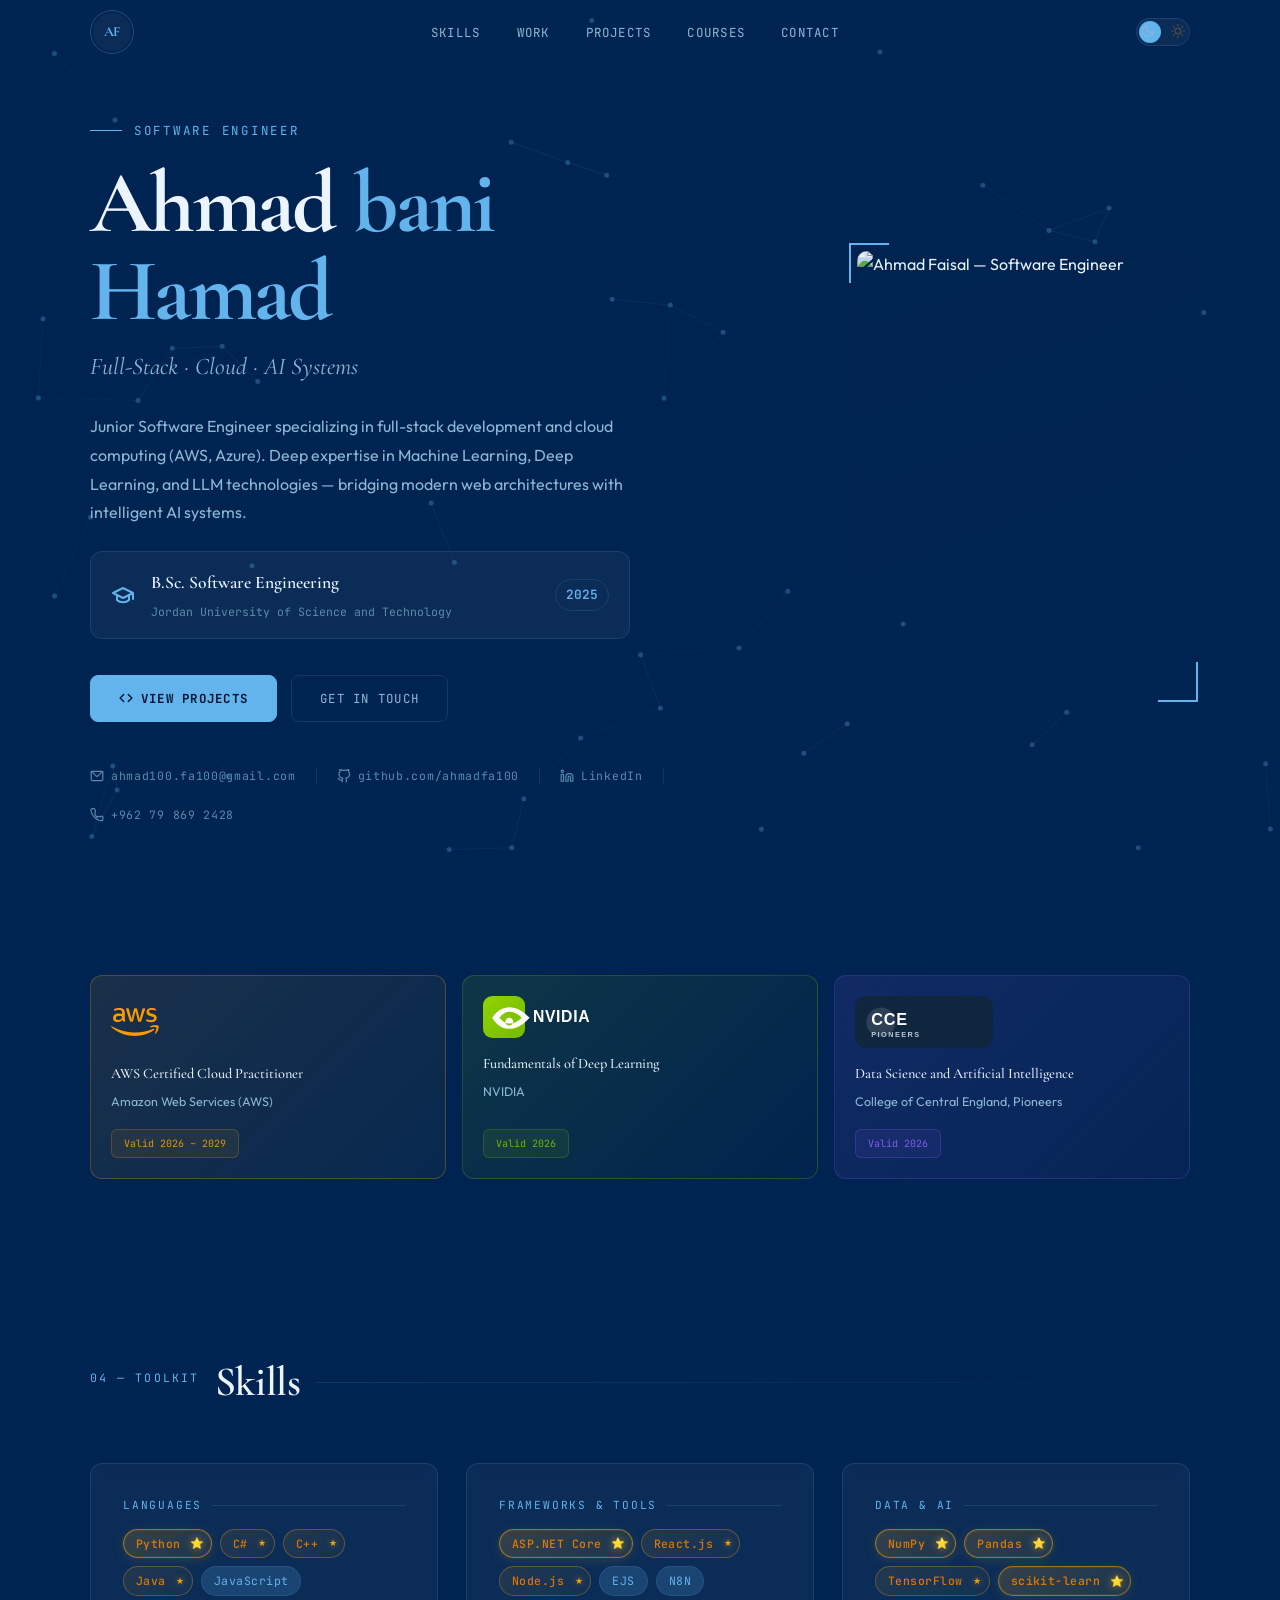
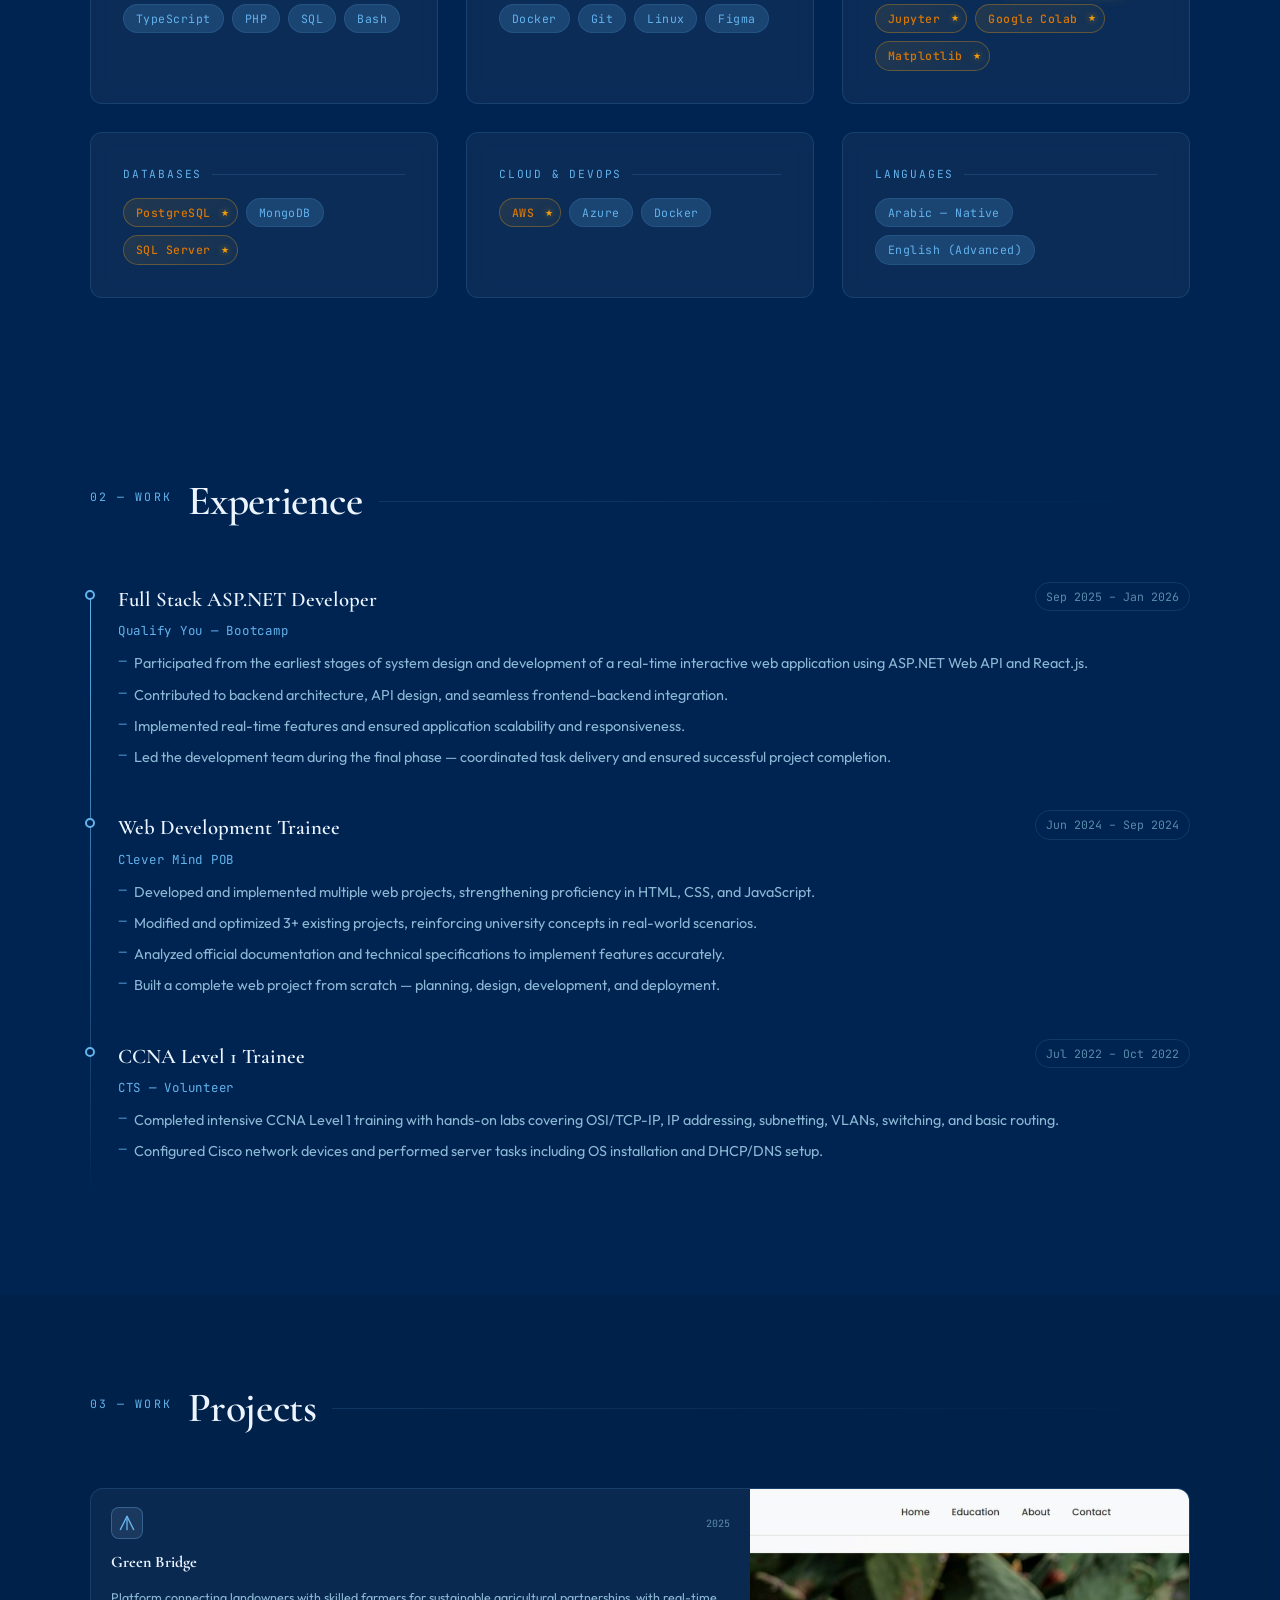
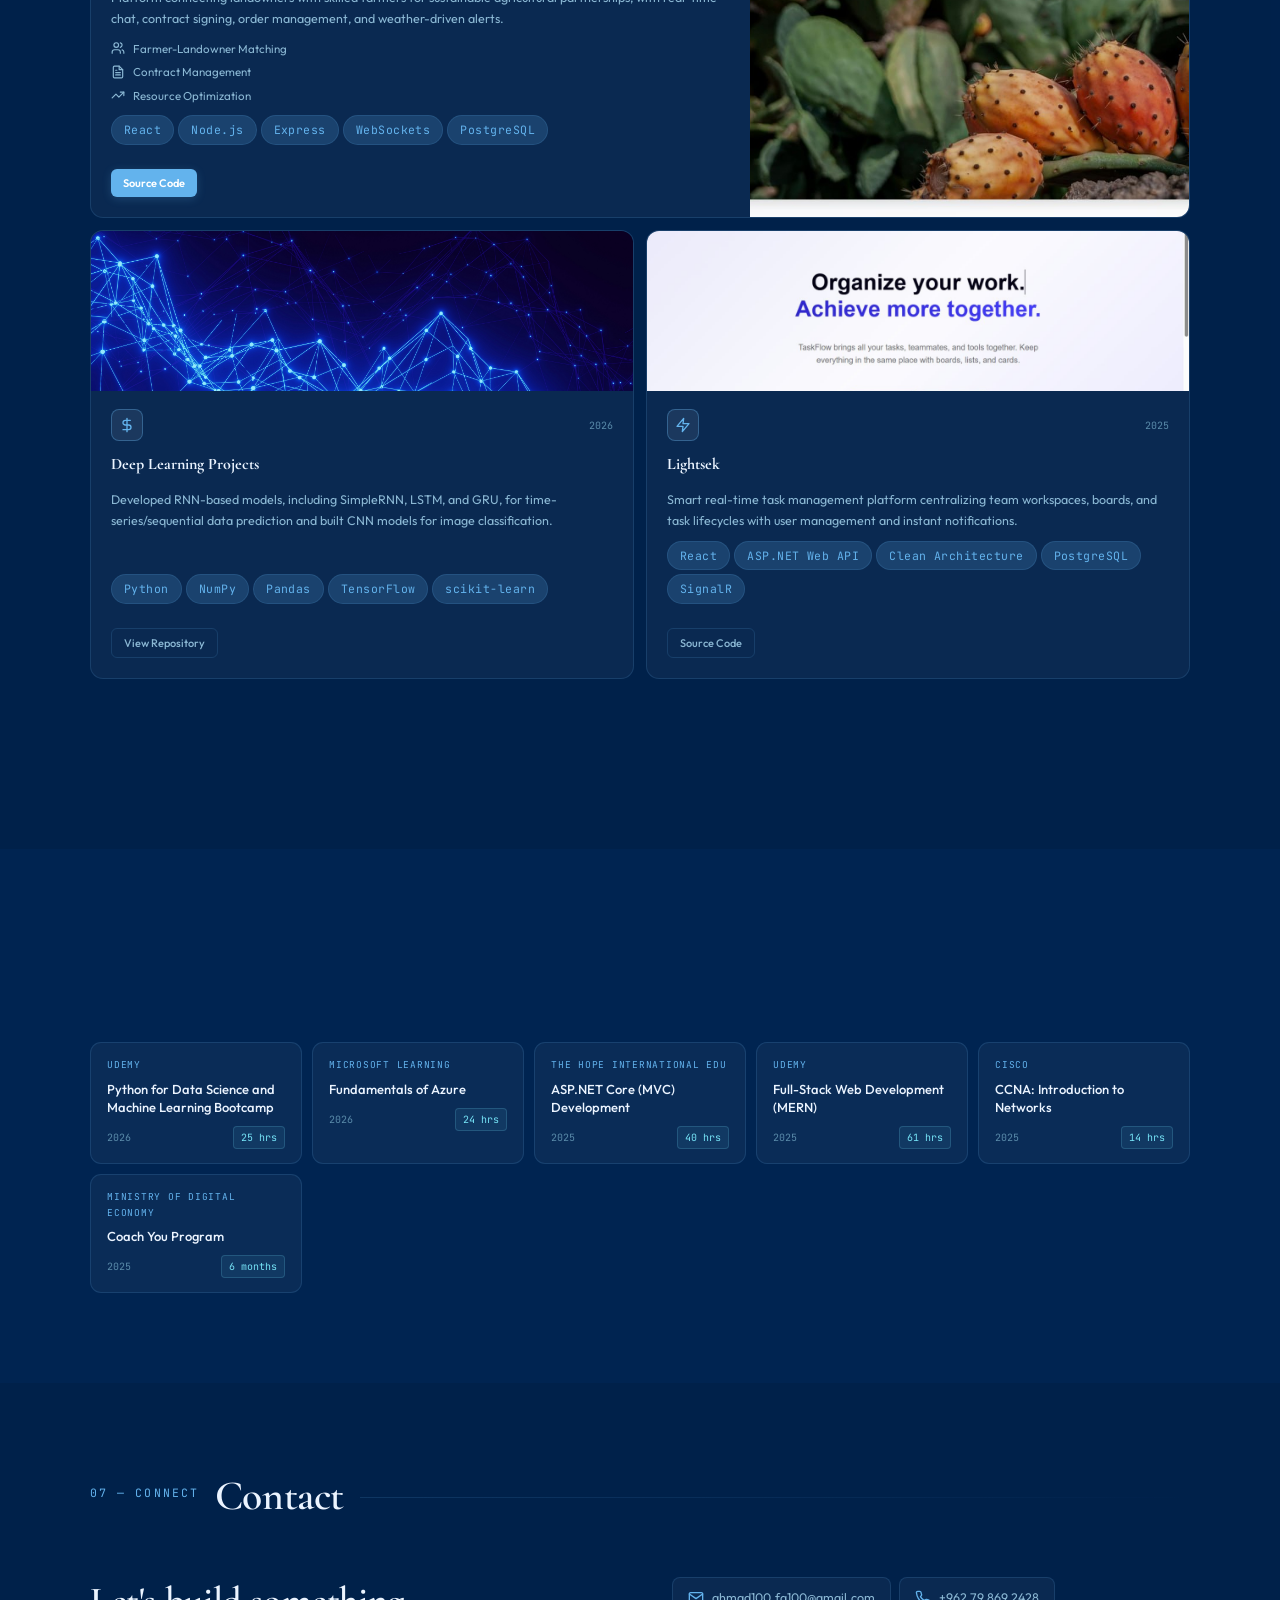
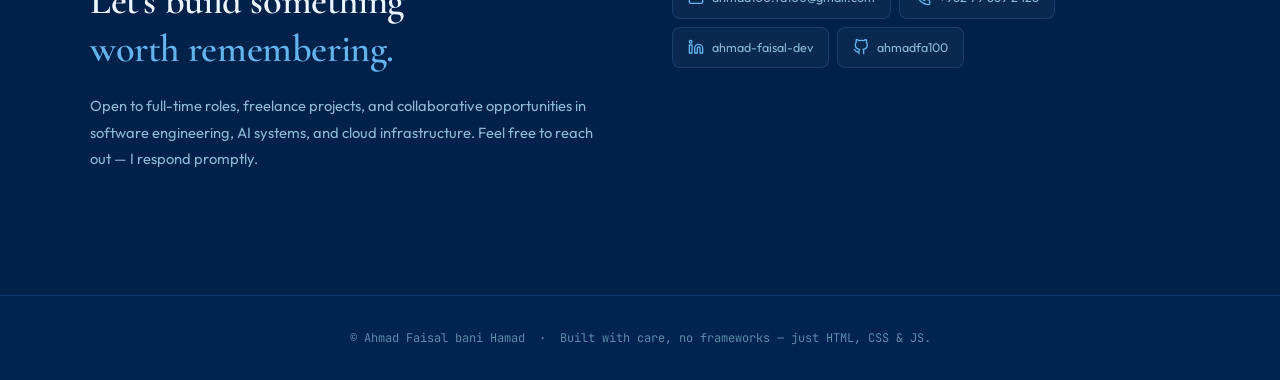
==== commit 06dc4546: "updates" ====
--- a/index.html
+++ b/index.html
@@ -165,7 +165,7 @@
   
   <!-- ═══════════ AWS CERT ═══════════ -->
   <section id="certifications" aria-label="Certifications">
-    <div class="container" style="display: flex; flex-direction: column; gap: 16px; margin: 0 auto; max-width: 540px;">
+    <div class="container cert-container" style="margin: 0 auto;">
       <!-- ══ CERT BANNER: AWS ══ -->
       <div class="cert-banner cert-aws reveal">
         <div class="cert-aws-i"><i class="fab fa-aws"></i></div>
--- a/css/sections.css
+++ b/css/sections.css
@@ -309,22 +309,24 @@
 }
 
 .cert-container {
-  display: flex;
-  flex-direction: column;
+  display: grid;
+  grid-template-columns: repeat(auto-fit, minmax(240px, 1fr));
   gap: 16px;
   margin-bottom: 54px;
 }
 
 .cert-banner {
   display: flex;
-  align-items: center;
+  flex-direction: column;
+  align-items: flex-start;
   gap: 16px;
   border-radius: 12px;
-  padding: 14px 22px;
+  padding: 20px;
   transition: border-color .22s, transform .22s, box-shadow .22s;
   cursor: default;
   border: 1px solid transparent;
   background: var(--bg-card);
+  height: 100%;
 }
 
 .cert-banner:hover {
@@ -333,37 +335,37 @@
 
 .cert-logo {
   flex-shrink: 0;
-  width: 210px;
-  height: 64px;
-  overflow: hidden;
-  border-radius: 14px;
-}
-.cert-logo-cce { width: 170px; }
+  height: 52px;
+  display: flex;
+  align-items: center;
+}
+.cert-logo-nvidia { height: 42px; }
 
 .cert-logo svg {
   display: block;
-  width: 100%;
   height: 100%;
+  width: auto;
 }
 
 .cert-body {
+  display: flex;
+  flex-direction: column;
   flex: 1;
-  min-width: 0;
 }
 
 .cert-name {
   font-family: var(--font-display);
-  font-size: 14px;
+  font-size: 15px;
   font-weight: 700;
   color: var(--text);
   transition: color var(--dur);
-  line-height: 1.25;
+  line-height: 1.35;
 }
 
 .cert-sub {
-  font-size: 12px;
+  font-size: 12.5px;
   color: var(--text-muted);
-  margin-top: 3px;
+  margin-top: 6px;
 }
 
 .cert-badge {
@@ -373,9 +375,10 @@
   background: rgba(255,255,255,.08);
   border: 1px solid rgba(255,255,255,.16);
   border-radius: 6px;
-  padding: 4px 10px;
+  padding: 5px 12px;
   white-space: nowrap;
   flex-shrink: 0;
+  margin-top: auto;
 }
 
 /* AWS */
@@ -392,7 +395,7 @@
   border-color: rgba(245,158,11,.52);
   box-shadow: 0 10px 24px rgba(245,158,11,.08);
 }
-.cert-aws-i { font-size: 28px; color: #ff9900; flex-shrink: 0; display: flex; align-items: center; justify-content: center; width: 64px; height: 64px; }
+.cert-aws-i { font-size: 38px; color: #ff9900; flex-shrink: 0; display: flex; align-items: center; justify-content: center; height: 52px; }
 
 /* NVIDIA */
 .cert-nvidia {
@@ -411,17 +414,17 @@
 
 /* CCE */
 .cert-cce {
-  background: linear-gradient(135deg, rgba(16,38,63,.12), rgba(16,38,63,.03));
-  border-color: rgba(16,38,63,.22);
+  background: linear-gradient(135deg, rgba(139,92,246,.12), rgba(139,92,246,.03));
+  border-color: rgba(139,92,246,.22);
 }
 .cert-cce .cert-badge {
-  color: rgba(16,38,63,.95);
-  background: rgba(16,38,63,.08);
-  border-color: rgba(16,38,63,.18);
+  color: rgba(139,92,246,.95);
+  background: rgba(139,92,246,.08);
+  border-color: rgba(139,92,246,.25);
 }
 .cert-cce:hover {
-  border-color: rgba(16,38,63,.42);
-  box-shadow: 0 10px 24px rgba(16,38,63,.08);
+  border-color: rgba(139,92,246,.52);
+  box-shadow: 0 10px 24px rgba(139,92,246,.12);
 }
 
 .cert-list {
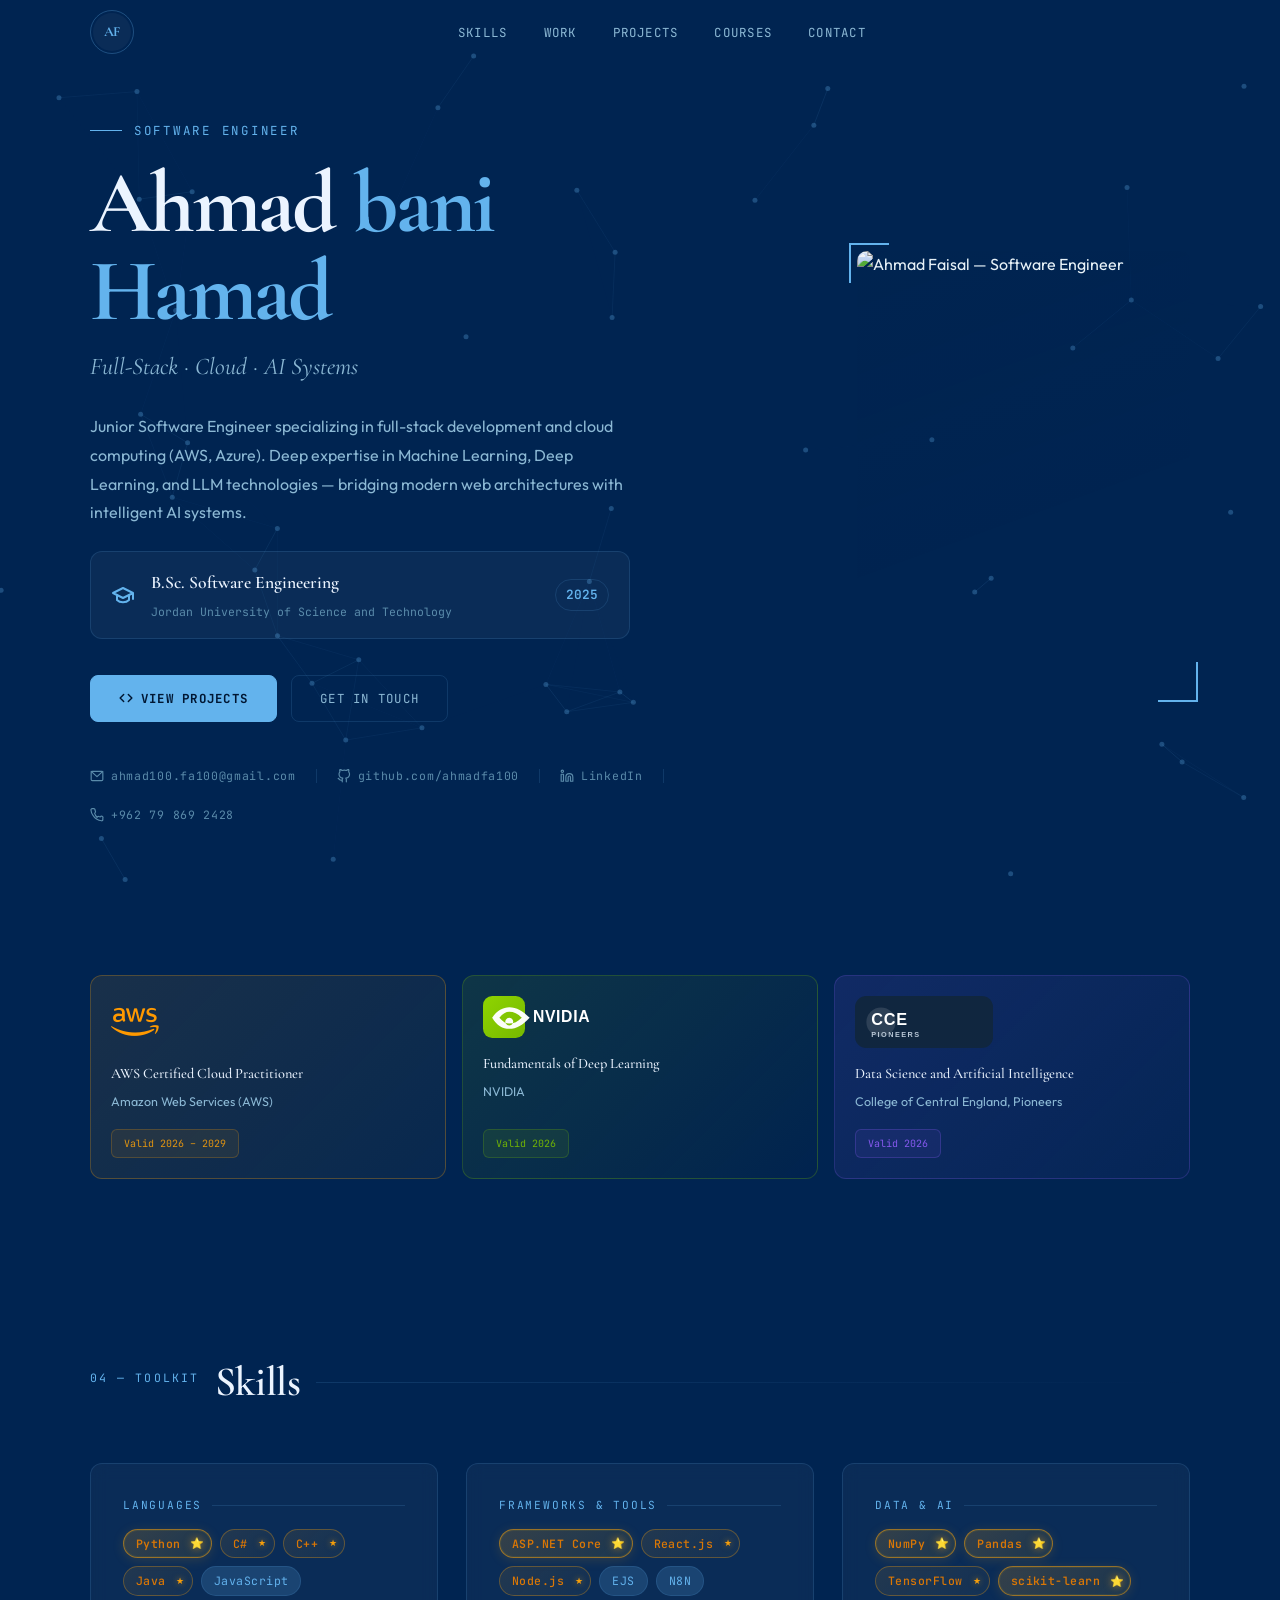
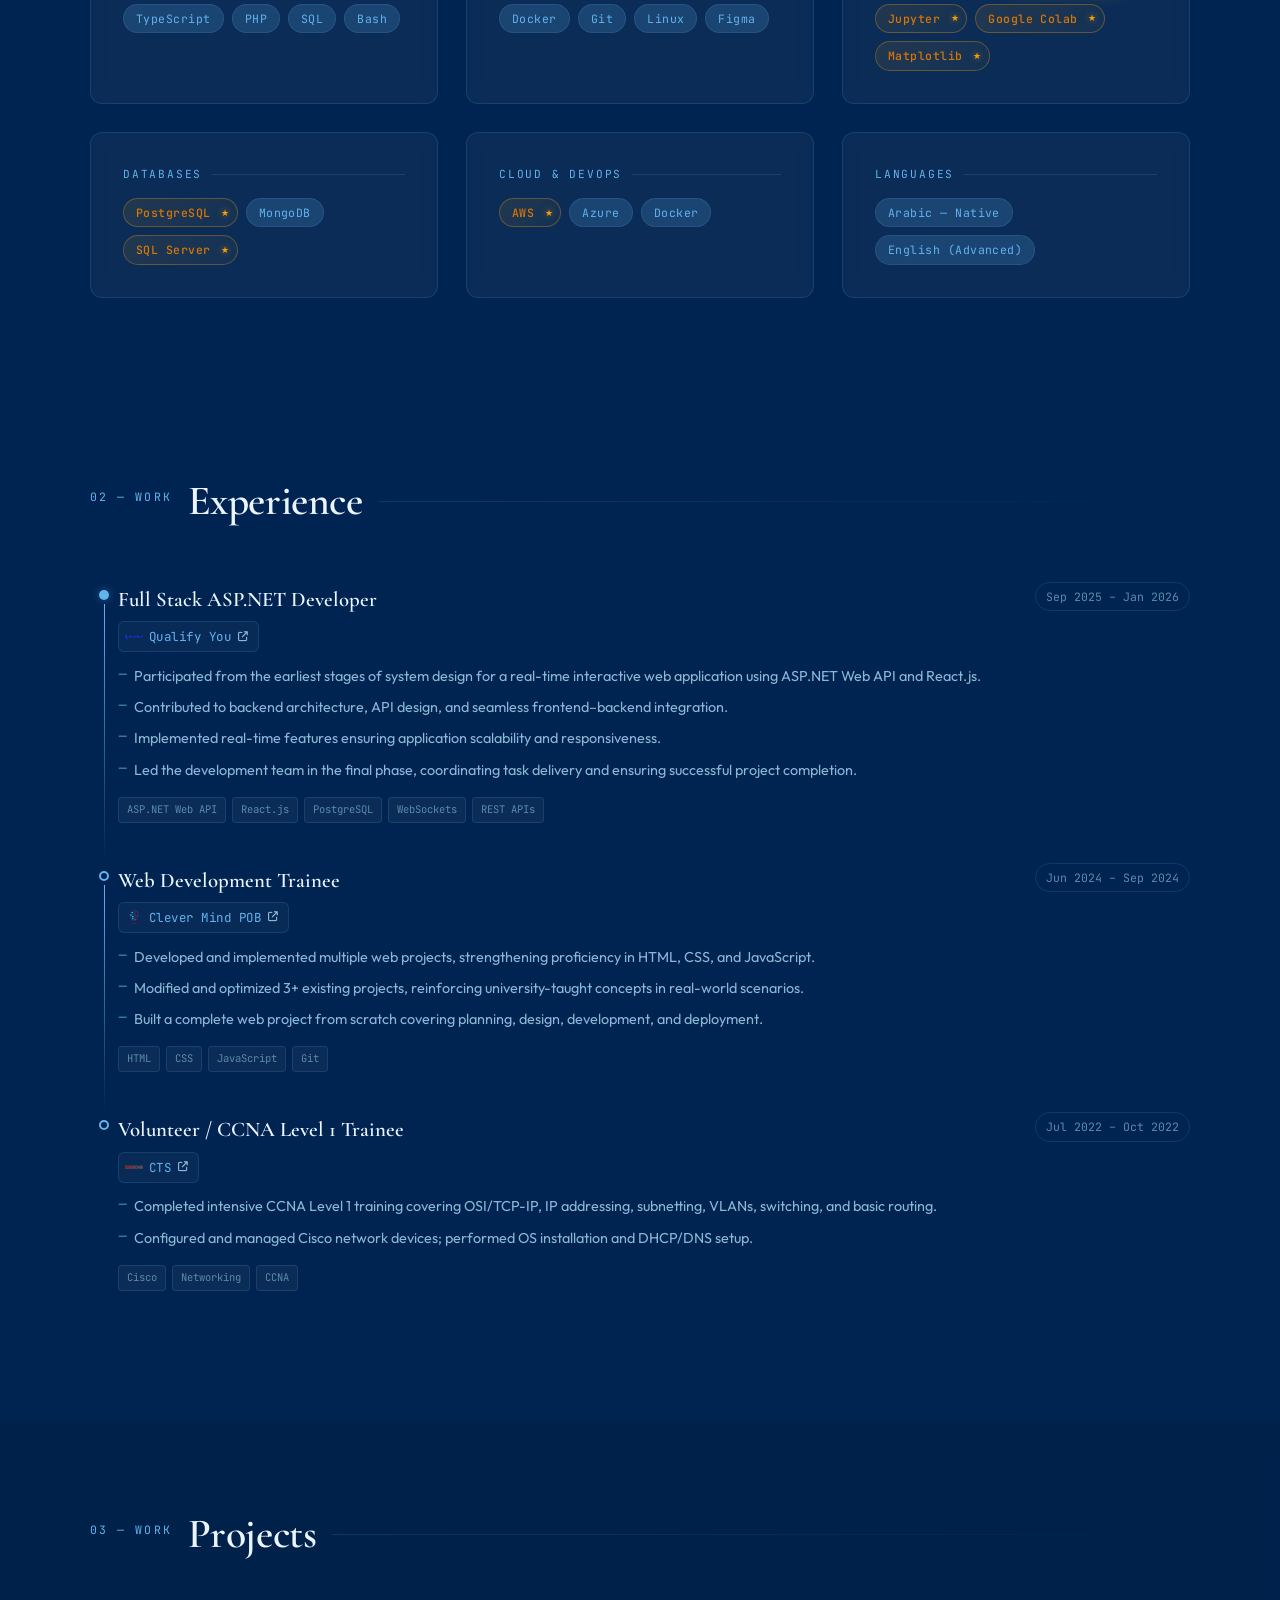
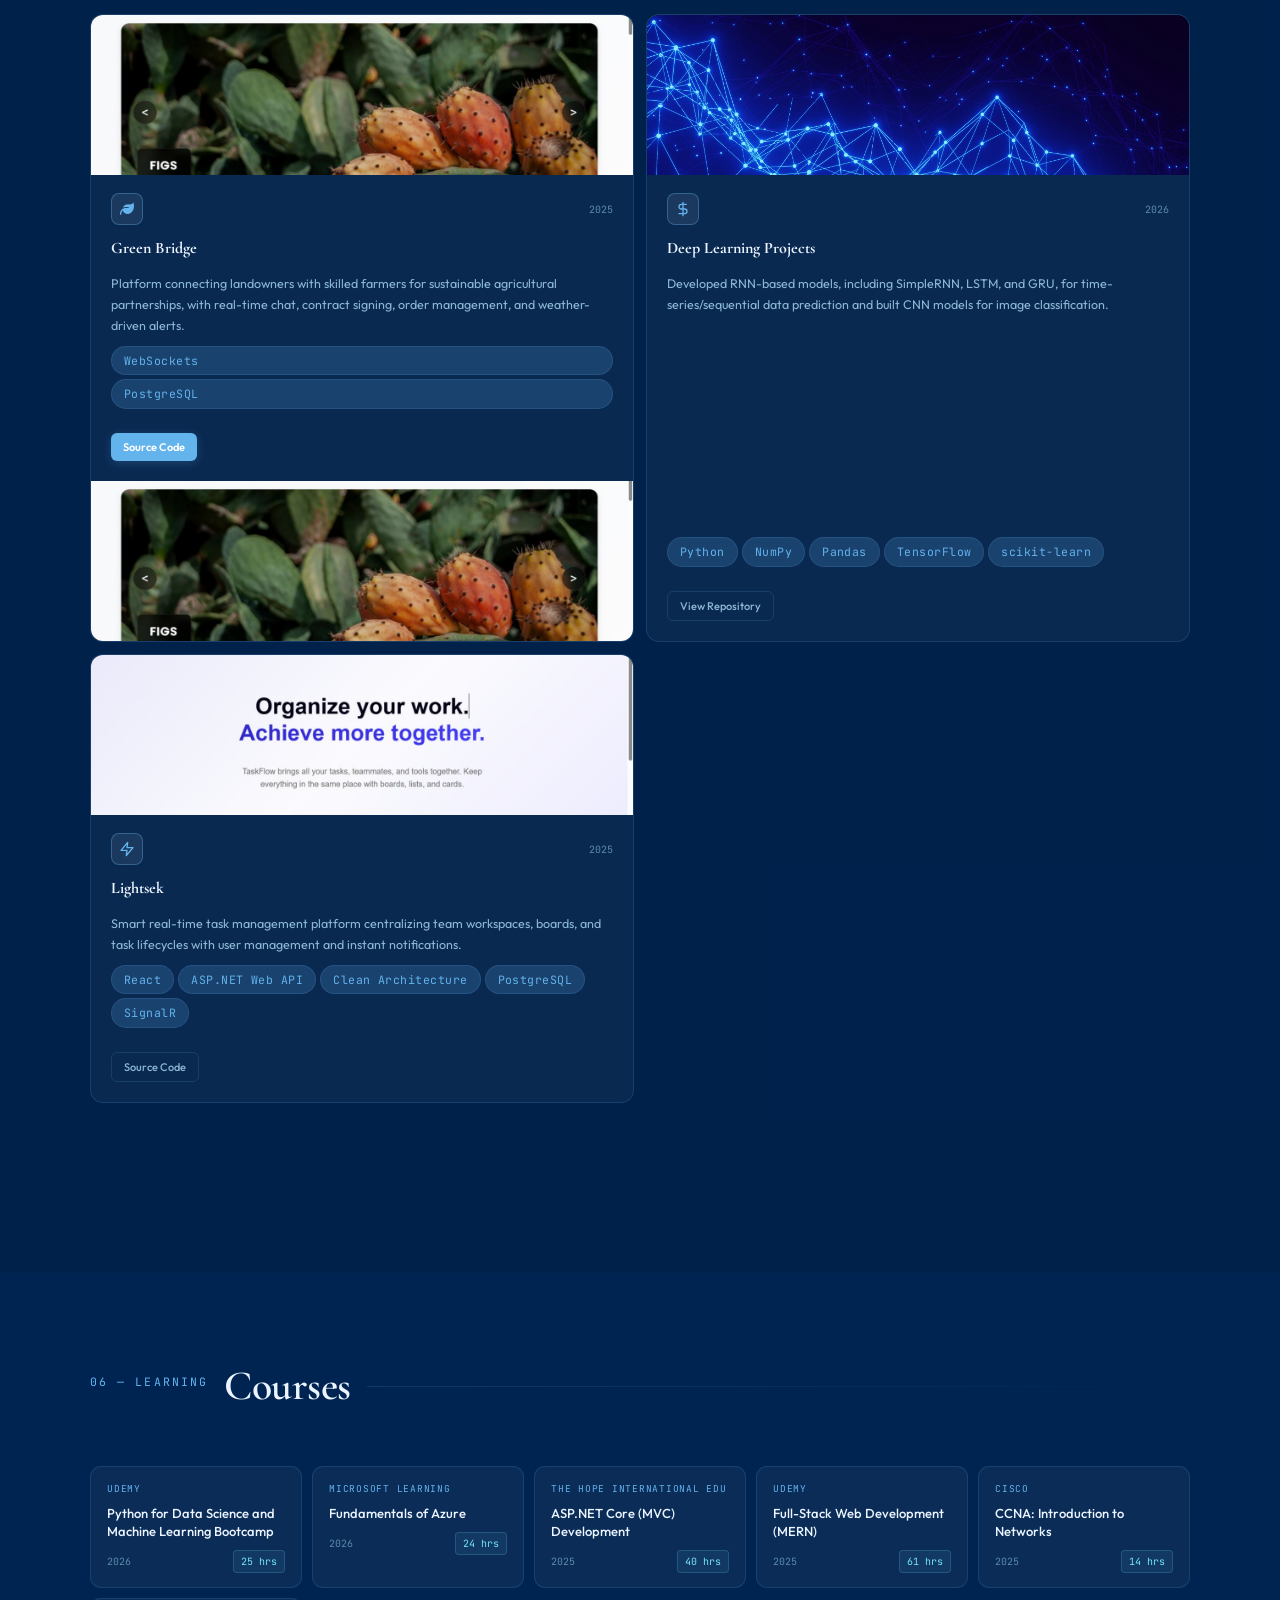
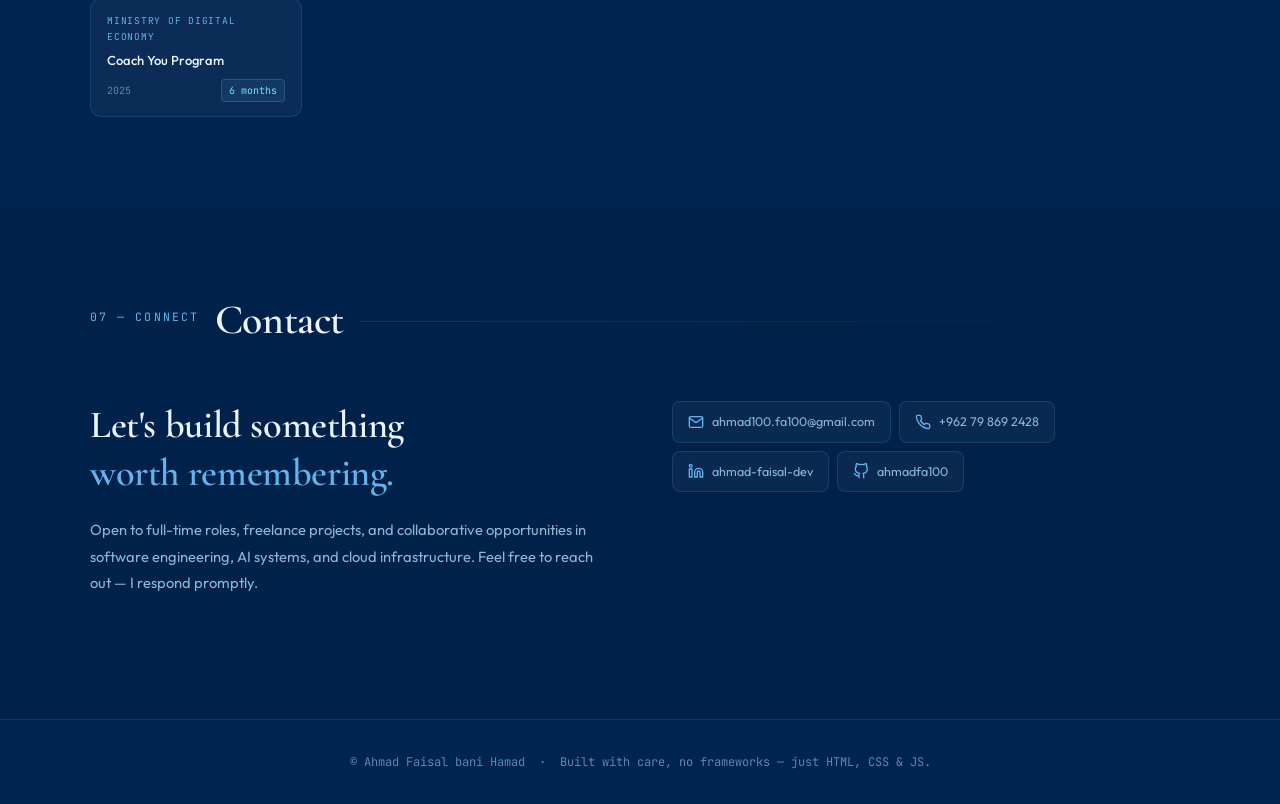
==== commit a021c45f: "updates" ====
--- a/index.html
+++ b/index.html
@@ -21,9 +21,6 @@
   <link rel="stylesheet" href="css/nav.css" />
   <link rel="stylesheet" href="css/hero.css" />
   <link rel="stylesheet" href="css/sections.css" />
-
-  <!-- Theme: synchronous, must run before body renders -->
-  <script src="js/theme.js"></script>
 </head>
 <body>
 
@@ -52,14 +49,6 @@
     </ul>
 
     <div class="nav-controls">
-      <button class="theme-pill" id="themeBtn" aria-label="Toggle dark / light mode">
-        <span class="pill-icon pill-moon">
-          <svg xmlns="http://www.w3.org/2000/svg" width="14" height="14" viewBox="0 0 24 24" fill="none" stroke="currentColor" stroke-width="2" stroke-linecap="round" stroke-linejoin="round"><path d="M21 12.79A9 9 0 1 1 11.21 3 7 7 0 0 0 21 12.79z"/></svg>
-        </span>
-        <span class="pill-icon pill-sun">
-          <svg xmlns="http://www.w3.org/2000/svg" width="14" height="14" viewBox="0 0 24 24" fill="none" stroke="currentColor" stroke-width="2" stroke-linecap="round" stroke-linejoin="round"><circle cx="12" cy="12" r="5"/><line x1="12" y1="1" x2="12" y2="3"/><line x1="12" y1="21" x2="12" y2="23"/><line x1="4.22" y1="4.22" x2="5.64" y2="5.64"/><line x1="18.36" y1="18.36" x2="19.78" y2="19.78"/><line x1="1" y1="12" x2="3" y2="12"/><line x1="21" y1="12" x2="23" y2="12"/><line x1="4.22" y1="19.78" x2="5.64" y2="18.36"/><line x1="18.36" y1="5.64" x2="19.78" y2="4.22"/></svg>
-        </span>
-      </button>
       <button id="menuBtn"  aria-label="Open menu" aria-expanded="false">
         <span></span><span></span><span></span>
       </button>
@@ -327,61 +316,114 @@
         <h2>Experience</h2>
       </div>
 
-      <div class="timeline">
-
-        <div class="timeline-item reveal">
-          <div class="timeline-header">
-            <div>
-              <div class="timeline-role">Full Stack ASP.NET Developer</div>
-              <div class="timeline-company">Qualify You — Bootcamp</div>
-            </div>
-            <div class="timeline-date">Sep 2025 – Jan 2026</div>
-          </div>
-          <div class="timeline-body">
-            <ul>
-              <li>Participated from the earliest stages of system design and development of a real-time interactive web application using ASP.NET Web API and React.js.</li>
+      <div class="exp-list">
+
+        <!-- Qualify You -->
+        <div class="exp-item reveal">
+          <div class="exp-line">
+            <div class="exp-dot latest"></div>
+            <div class="exp-connector"></div>
+          </div>
+          <div class="exp-card">
+            <div class="exp-hd">
+              <div>
+                <div class="exp-title">Full Stack ASP.NET Developer</div>
+                <a href="https://www.qualifyyou.com/" target="_blank" class="exp-company-link">
+                  <div class="exp-company-logo">
+                    <img src="./assets/Company_Logos/Qualify_you.svg" alt="Qualify You logo"
+                         onerror="this.parentElement.innerHTML='<i class=\'fas fa-building\' style=\'font-size:14px;color:var(--accent)\'></i>'">
+                  </div>
+                  <span class="exp-company-name">Qualify You</span>
+                  <i class="fas fa-arrow-up-right-from-square exp-company-ext"></i>
+                </a>
+              </div>
+              <div class="exp-date">Sep 2025 – Jan 2026</div>
+            </div>
+            <ul class="exp-pts">
+              <li>Participated from the earliest stages of system design for a real-time interactive web application using ASP.NET Web API and React.js.</li>
               <li>Contributed to backend architecture, API design, and seamless frontend–backend integration.</li>
-              <li>Implemented real-time features and ensured application scalability and responsiveness.</li>
-              <li>Led the development team during the final phase — coordinated task delivery and ensured successful project completion.</li>
+              <li>Implemented real-time features ensuring application scalability and responsiveness.</li>
+              <li>Led the development team in the final phase, coordinating task delivery and ensuring successful project completion.</li>
             </ul>
-          </div>
-        </div>
-
-        <div class="timeline-item reveal">
-          <div class="timeline-header">
-            <div>
-              <div class="timeline-role">Web Development Trainee</div>
-              <div class="timeline-company">Clever Mind POB</div>
-            </div>
-            <div class="timeline-date">Jun 2024 – Sep 2024</div>
-          </div>
-          <div class="timeline-body">
-            <ul>
+            <div class="tech-row">
+              <span class="tech-tag">ASP.NET Web API</span>
+              <span class="tech-tag">React.js</span>
+              <span class="tech-tag">PostgreSQL</span>
+              <span class="tech-tag">WebSockets</span>
+              <span class="tech-tag">REST APIs</span>
+            </div>
+          </div>
+        </div>
+
+        <!-- Clever Mind POB -->
+        <div class="exp-item reveal">
+          <div class="exp-line">
+            <div class="exp-dot"></div>
+            <div class="exp-connector"></div>
+          </div>
+          <div class="exp-card">
+            <div class="exp-hd">
+              <div>
+                <div class="exp-title">Web Development Trainee</div>
+                <a href="https://www.clevermindpob.org/" target="_blank" class="exp-company-link">
+                  <div class="exp-company-logo">
+                    <img src="./assets/Company_Logos/CleverMindPos.png" alt="Clever Mind POB logo"
+                         onerror="this.parentElement.innerHTML='<i class=\'fas fa-building\' style=\'font-size:14px;color:var(--accent)\'></i>'">
+                  </div>
+                  <span class="exp-company-name">Clever Mind POB</span>
+                  <i class="fas fa-arrow-up-right-from-square exp-company-ext"></i>
+                </a>
+              </div>
+              <div class="exp-date">Jun 2024 – Sep 2024</div>
+            </div>
+            <ul class="exp-pts">
               <li>Developed and implemented multiple web projects, strengthening proficiency in HTML, CSS, and JavaScript.</li>
-              <li>Modified and optimized 3+ existing projects, reinforcing university concepts in real-world scenarios.</li>
-              <li>Analyzed official documentation and technical specifications to implement features accurately.</li>
-              <li>Built a complete web project from scratch — planning, design, development, and deployment.</li>
+              <li>Modified and optimized 3+ existing projects, reinforcing university-taught concepts in real-world scenarios.</li>
+              <li>Built a complete web project from scratch covering planning, design, development, and deployment.</li>
             </ul>
-          </div>
-        </div>
-
-        <div class="timeline-item reveal">
-          <div class="timeline-header">
-            <div>
-              <div class="timeline-role">CCNA Level 1 Trainee</div>
-              <div class="timeline-company">CTS — Volunteer</div>
-            </div>
-            <div class="timeline-date">Jul 2022 – Oct 2022</div>
-          </div>
-          <div class="timeline-body">
-            <ul>
-              <li>Completed intensive CCNA Level 1 training with hands-on labs covering OSI/TCP-IP, IP addressing, subnetting, VLANs, switching, and basic routing.</li>
-              <li>Configured Cisco network devices and performed server tasks including OS installation and DHCP/DNS setup.</li>
+            <div class="tech-row">
+              <span class="tech-tag">HTML</span>
+              <span class="tech-tag">CSS</span>
+              <span class="tech-tag">JavaScript</span>
+              <span class="tech-tag">Git</span>
+            </div>
+          </div>
+        </div>
+
+        <!-- CTS -->
+        <div class="exp-item reveal">
+          <div class="exp-line">
+            <div class="exp-dot"></div>
+            <div class="exp-connector" style="min-height:0;flex:0"></div>
+          </div>
+          <div class="exp-card">
+            <div class="exp-hd">
+              <div>
+                <div class="exp-title">Volunteer / CCNA Level 1 Trainee</div>
+                <a href="https://ctsjordan.com/" target="_blank" class="exp-company-link">
+                  <div class="exp-company-logo">
+                    <img src="./assets/Company_Logos/CTS.png" alt="CTS logo"
+                         onerror="this.parentElement.innerHTML='<i class=\'fas fa-network-wired\' style=\'font-size:14px;color:var(--accent)\'></i>'">
+                  </div>
+                  <span class="exp-company-name">CTS</span>
+                  <i class="fas fa-arrow-up-right-from-square exp-company-ext"></i>
+                </a>
+              </div>
+              <div class="exp-date">Jul 2022 – Oct 2022</div>
+            </div>
+            <ul class="exp-pts">
+              <li>Completed intensive CCNA Level 1 training covering OSI/TCP-IP, IP addressing, subnetting, VLANs, switching, and basic routing.</li>
+              <li>Configured and managed Cisco network devices; performed OS installation and DHCP/DNS setup.</li>
             </ul>
-          </div>
-        </div>
-
-      </div><!-- /.timeline -->
+            <div class="tech-row">
+              <span class="tech-tag">Cisco</span>
+              <span class="tech-tag">Networking</span>
+              <span class="tech-tag">CCNA</span>
+            </div>
+          </div>
+        </div>
+
+      </div>
     </div>
   </section>
 
@@ -395,24 +437,21 @@
 
       <div class="pg-grid reveal">
 
-        <!-- ① Green Bridge — featured -->
-        <div class="pg-card featured" data-tags="react node">
+        <!-- ② Green Bridge -->
+        <div class="pg-card reveal">
+          <div class="pg-img-wrap">
+            <img src="./assets/Projects/GreenBridge.jpg" alt="Green Bridge" class="pg-img"
+                 onerror="this.style.display='none';this.nextElementSibling.style.display='flex'">
+            <div class="pg-placeholder" style="display:none"><i class="fas fa-leaf"></i></div>
+          </div>
           <div class="pg-body">
             <div class="pg-top">
-              <div class="pg-icon"><svg xmlns="http://www.w3.org/2000/svg" width="16" height="16" viewBox="0 0 24 24" fill="none" stroke="currentColor" stroke-width="2" stroke-linecap="round" stroke-linejoin="round"><path d="M2 22 12 2l10 20"/><path d="M12 2v20"/></svg></div>
+              <div class="pg-icon"><i class="fas fa-leaf"></i></div>
               <span class="pg-year">2025</span>
             </div>
             <div class="pg-title">Green Bridge</div>
             <p class="pg-desc">Platform connecting landowners with skilled farmers for sustainable agricultural partnerships, with real-time chat, contract signing, order management, and weather-driven alerts.</p>
             <div class="pg-features">
-              <div class="pg-feat"><svg xmlns="http://www.w3.org/2000/svg" width="14" height="14" viewBox="0 0 24 24" fill="none" stroke="currentColor" stroke-width="2" stroke-linecap="round" stroke-linejoin="round"><path d="M16 21v-2a4 4 0 0 0-4-4H6a4 4 0 0 0-4 4v2"/><circle cx="9" cy="7" r="4"/><path d="M22 21v-2a4 4 0 0 0-3-3.87"/><path d="M16 3.13a4 4 0 0 1 0 7.75"/></svg><span>Farmer-Landowner Matching</span></div>
-              <div class="pg-feat"><svg xmlns="http://www.w3.org/2000/svg" width="14" height="14" viewBox="0 0 24 24" fill="none" stroke="currentColor" stroke-width="2" stroke-linecap="round" stroke-linejoin="round"><path d="M14 2H6a2 2 0 0 0-2 2v16a2 2 0 0 0 2 2h12a2 2 0 0 0 2-2V8z"/><polyline points="14 2 14 8 20 8"/><line x1="16" y1="13" x2="8" y2="13"/><line x1="16" y1="17" x2="8" y2="17"/><polyline points="10 9 9 9 8 9"/></svg><span>Contract Management</span></div>
-              <div class="pg-feat"><svg xmlns="http://www.w3.org/2000/svg" width="14" height="14" viewBox="0 0 24 24" fill="none" stroke="currentColor" stroke-width="2" stroke-linecap="round" stroke-linejoin="round"><polyline points="22 7 13.5 15.5 8.5 10.5 2 17"/><polyline points="16 7 22 7 22 13"/></svg><span>Resource Optimization</span></div>
-            </div>
-            <div class="pg-stack">
-              <span class="tag">React</span>
-              <span class="tag">Node.js</span>
-              <span class="tag">Express</span>
               <span class="tag">WebSockets</span>
               <span class="tag">PostgreSQL</span>
             </div>
--- a/css/sections.css
+++ b/css/sections.css
@@ -9,7 +9,7 @@
 
 #experience { background: transparent; }
 
-.timeline {
+.exp-list {
   display: flex;
   flex-direction: column;
   gap: 0;
@@ -17,40 +17,54 @@
   padding-left: 28px;
 }
 
-.timeline::before {
-  content: '';
-  position: absolute;
-  left: 0;
-  top: 8px;
-  bottom: 8px;
-  width: 1px;
-  background: linear-gradient(to bottom, var(--accent), transparent);
-}
-
-.timeline-item {
+.exp-item {
   position: relative;
   padding-bottom: 40px;
-}
-
-.timeline-item::before {
-  content: '';
+  display: flex;
+}
+
+.exp-line {
   position: absolute;
-  left: -33px;
-  top: 8px;
+  left: -28px;
+  top: 0;
+  bottom: 0;
+  width: 28px;
+  display: flex;
+  flex-direction: column;
+  align-items: center;
+}
+
+.exp-dot {
   width: 10px;
   height: 10px;
   border-radius: 50%;
   background: var(--bg);
   border: 2px solid var(--accent);
+  margin-top: 8px;
+  z-index: 2;
   transition: background var(--dur), box-shadow var(--dur);
 }
-
-.timeline-item:hover::before {
+.exp-item:hover .exp-dot {
   background: var(--accent);
   box-shadow: 0 0 12px rgba(99, 179, 237, 0.5);
 }
-
-.timeline-header {
+.exp-dot.latest {
+  background: var(--accent);
+  box-shadow: 0 0 8px rgba(99, 179, 237, 0.4);
+}
+
+.exp-connector {
+  flex: 1;
+  width: 1px;
+  background: linear-gradient(to bottom, var(--accent), transparent);
+  margin-top: 4px;
+}
+
+.exp-card {
+  flex: 1;
+}
+
+.exp-hd {
   display: flex;
   align-items: flex-start;
   justify-content: space-between;
@@ -59,22 +73,55 @@
   margin-bottom: 10px;
 }
 
-.timeline-role {
+.exp-title {
   font-family: var(--font-display);
   font-size: 1.3rem;
   font-weight: 600;
   color: var(--text);
-}
-
-.timeline-company {
+  margin-bottom: 4px;
+}
+
+.exp-company-link {
+  display: inline-flex;
+  align-items: center;
+  gap: 6px;
+  text-decoration: none;
+  background: rgba(255,255,255,.03);
+  border: 1px solid var(--border);
+  border-radius: 6px;
+  padding: 4px 10px 4px 6px;
+  transition: border-color var(--dur), background var(--dur);
+}
+.exp-company-link:hover {
+  border-color: var(--border-hover);
+  background: rgba(255,255,255,.06);
+}
+.exp-company-logo {
+  width: 18px;
+  height: 18px;
+  border-radius: 3px;
+  display: flex;
+  align-items: center;
+  justify-content: center;
+  overflow: hidden;
+}
+.exp-company-logo img {
+  width: 100%;
+  height: 100%;
+  object-fit: contain;
+}
+.exp-company-name {
   font-family: var(--font-mono);
   font-size: 0.78rem;
   color: var(--accent);
-  letter-spacing: 0.06em;
-  margin-top: 3px;
-}
-
-.timeline-date {
+  letter-spacing: 0.04em;
+}
+.exp-company-ext {
+  font-size: 0.65rem;
+  color: var(--text-muted);
+}
+
+.exp-date {
   font-family: var(--font-mono);
   font-size: 0.72rem;
   color: var(--text-dim);
@@ -85,30 +132,41 @@
   flex-shrink: 0;
 }
 
-.timeline-body {
+.exp-pts {
   font-size: 0.9rem;
   color: var(--text-muted);
   line-height: 1.75;
-}
-
-.timeline-body ul {
   list-style: none;
   display: flex;
   flex-direction: column;
   gap: 6px;
-}
-
-.timeline-body li {
+  margin-bottom: 14px;
+}
+.exp-pts li {
   padding-left: 16px;
   position: relative;
 }
-
-.timeline-body li::before {
+.exp-pts li::before {
   content: '—';
   position: absolute;
   left: 0;
   color: var(--accent);
   font-size: 0.7rem;
+}
+
+.tech-row {
+  display: flex;
+  flex-wrap: wrap;
+  gap: 6px;
+}
+.tech-tag {
+  font-family: var(--font-mono);
+  font-size: 10.5px;
+  padding: 3px 8px;
+  background: var(--bg-card);
+  border: 1px solid var(--border);
+  border-radius: 4px;
+  color: var(--text-dim);
 }
 
 /* ══════════════════
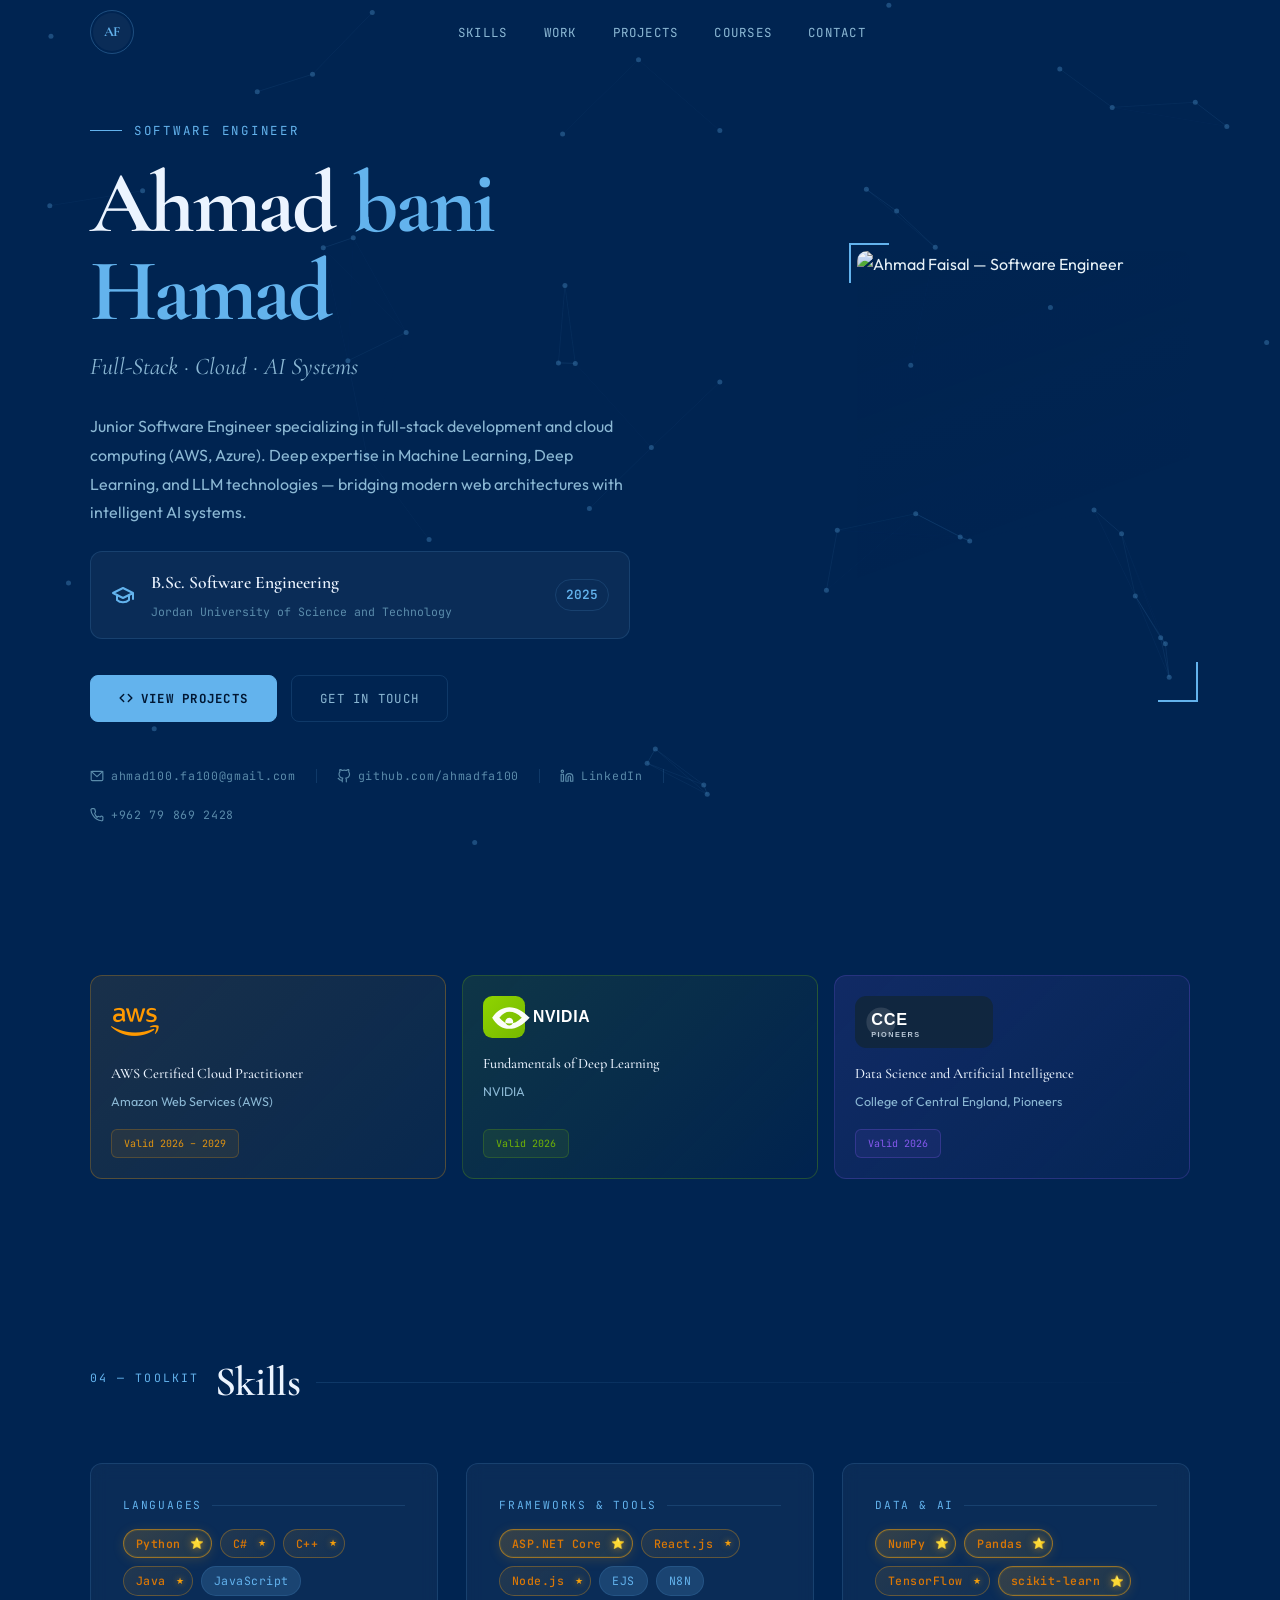
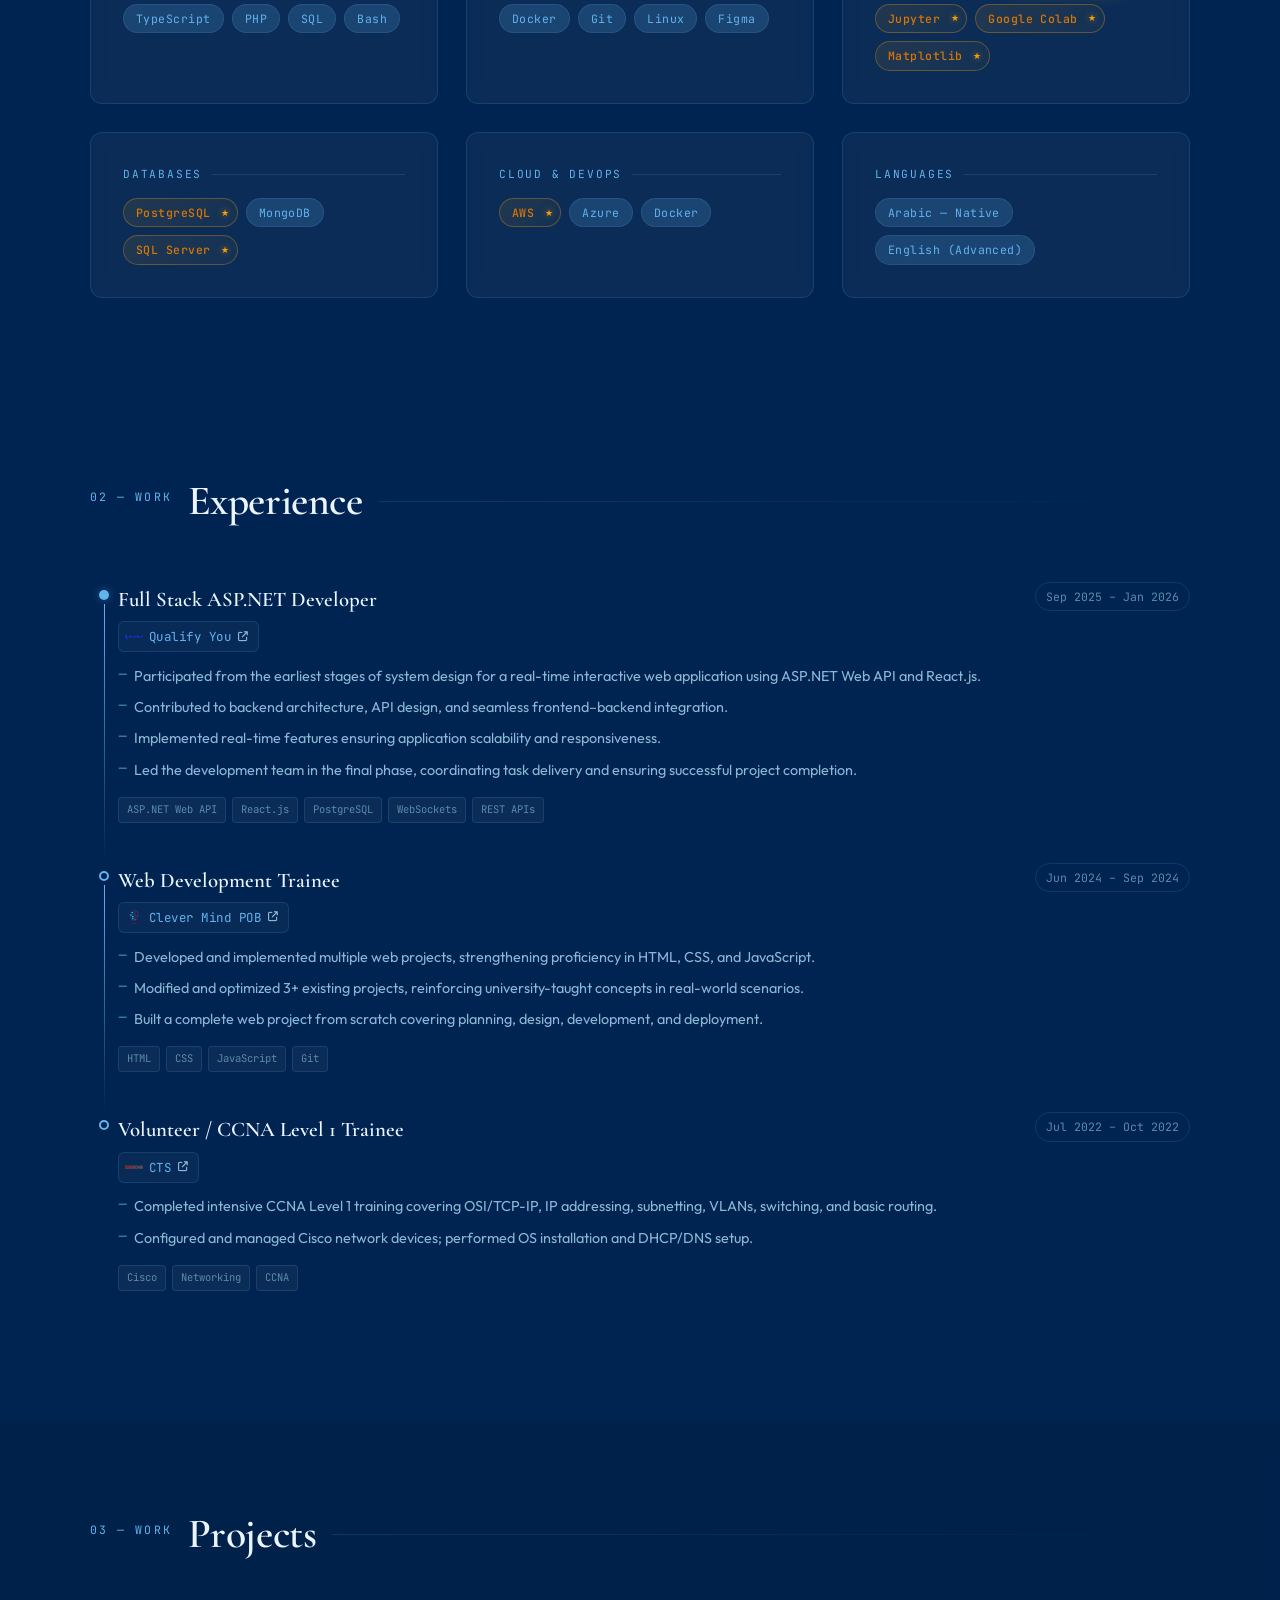
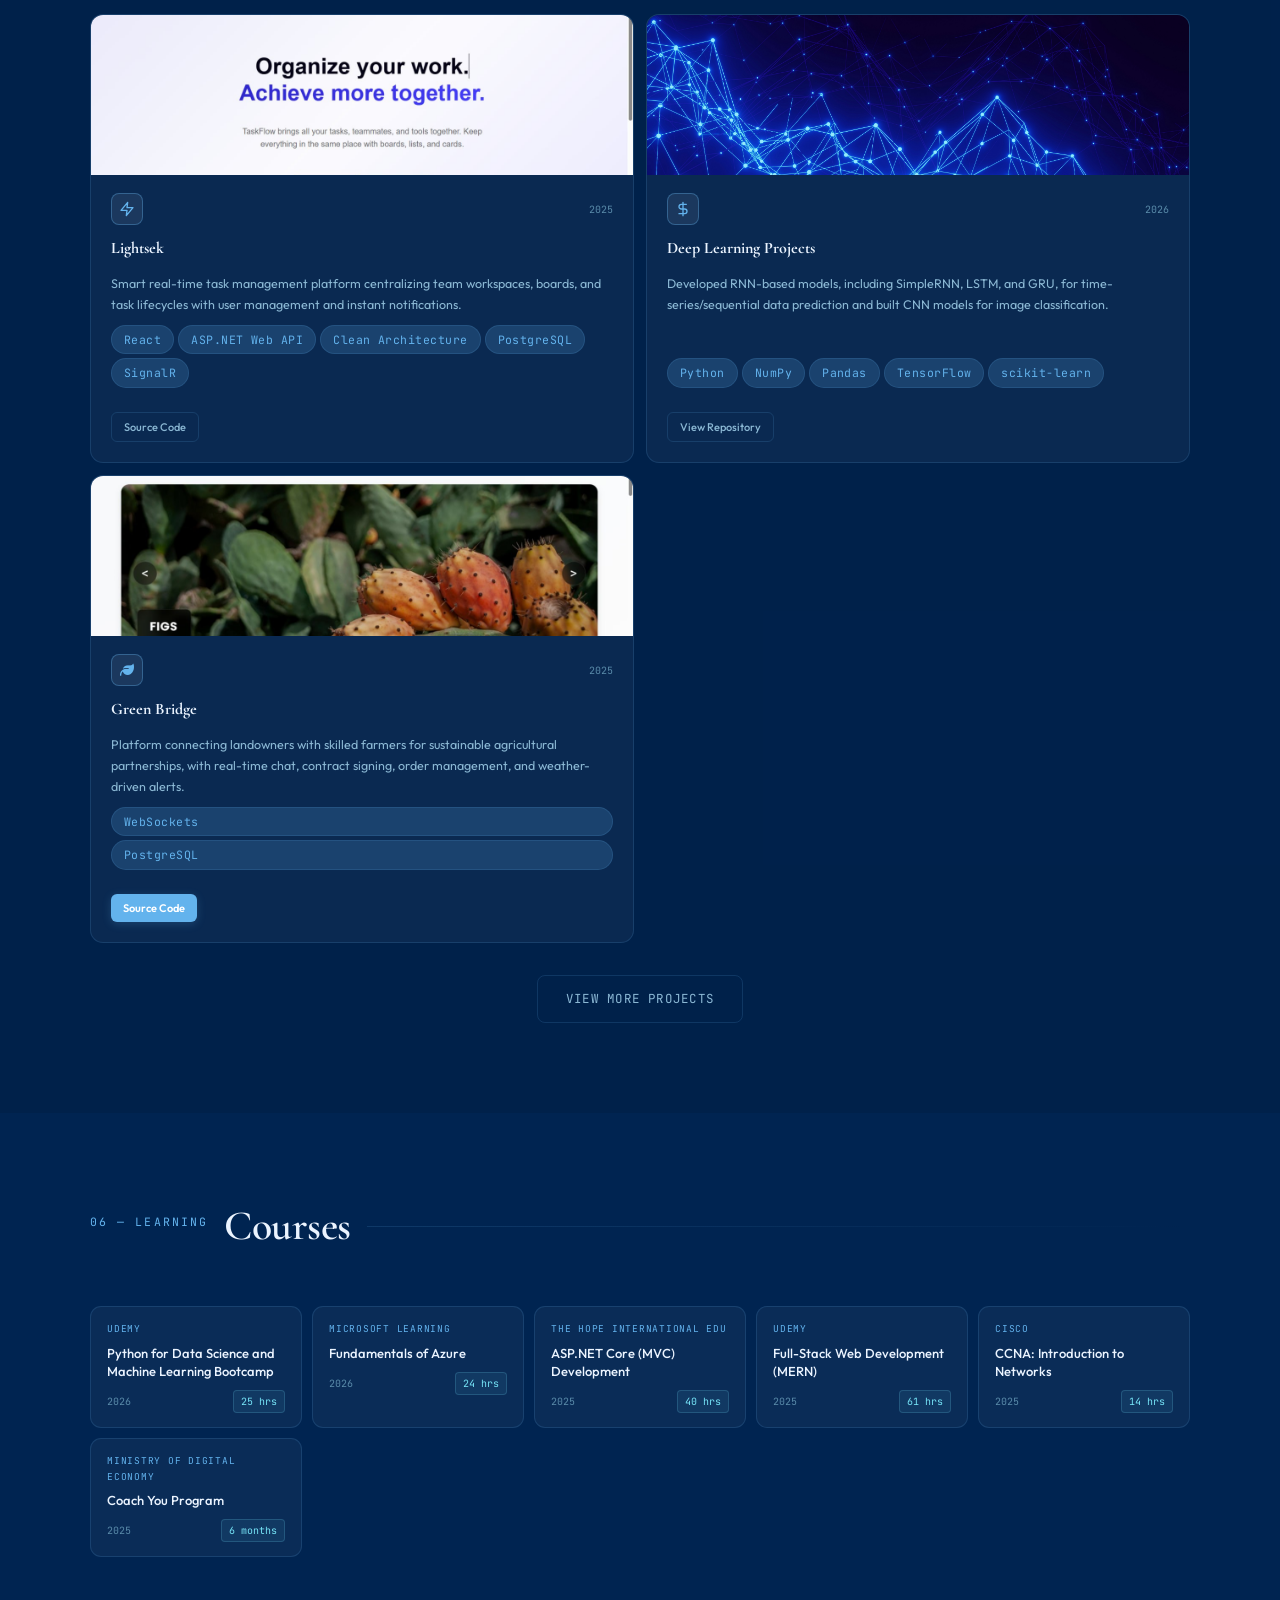
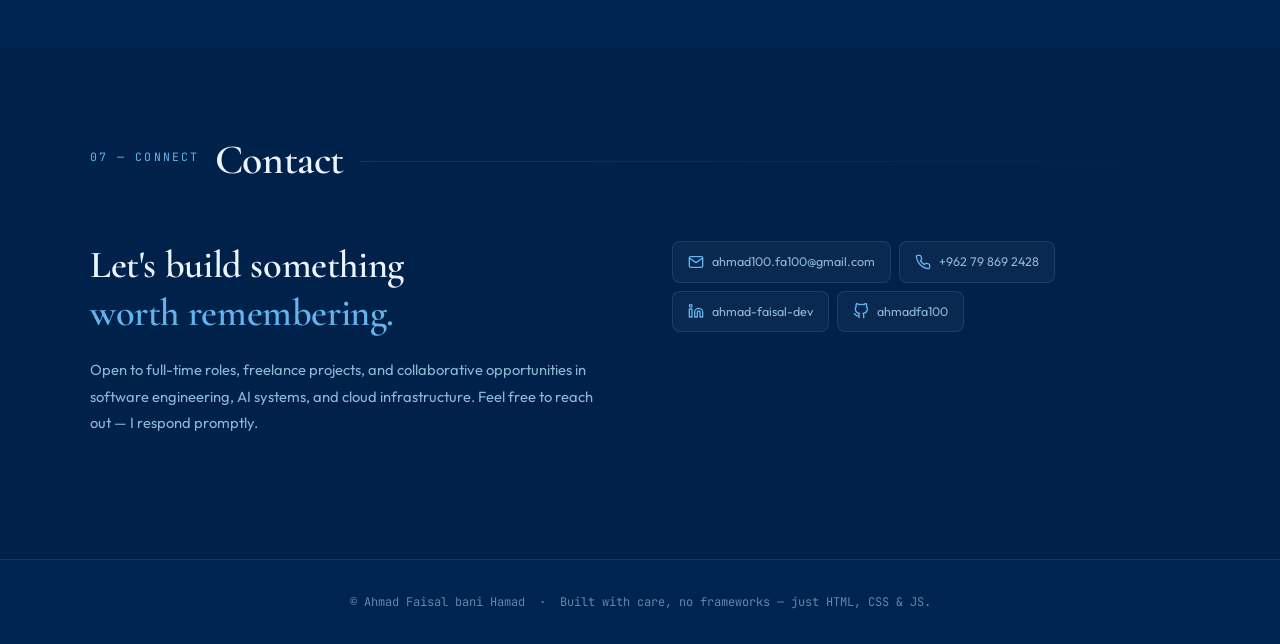
==== commit 831daff1: "updates" ====
--- a/index.html
+++ b/index.html
@@ -437,33 +437,29 @@
 
       <div class="pg-grid reveal">
 
-        <!-- ② Green Bridge -->
-        <div class="pg-card reveal">
+        <!-- ③ Lightsek -->
+        <div class="pg-card" data-tags="react aspnet">
           <div class="pg-img-wrap">
-            <img src="./assets/Projects/GreenBridge.jpg" alt="Green Bridge" class="pg-img"
-                 onerror="this.style.display='none';this.nextElementSibling.style.display='flex'">
-            <div class="pg-placeholder" style="display:none"><i class="fas fa-leaf"></i></div>
+            <img src="./instructions/Lightsek.jpg" alt="Lightsek" class="pg-img" onerror="this.style.display='none';this.nextElementSibling.style.display='flex'">
+            <div class="pg-placeholder" style="display:none">⚡</div>
           </div>
           <div class="pg-body">
             <div class="pg-top">
-              <div class="pg-icon"><i class="fas fa-leaf"></i></div>
+              <div class="pg-icon"><svg xmlns="http://www.w3.org/2000/svg" width="16" height="16" viewBox="0 0 24 24" fill="none" stroke="currentColor" stroke-width="2" stroke-linecap="round" stroke-linejoin="round"><path d="M13 2L3 14h9l-1 8 10-12h-9l1-8z"/></svg></div>
               <span class="pg-year">2025</span>
             </div>
-            <div class="pg-title">Green Bridge</div>
-            <p class="pg-desc">Platform connecting landowners with skilled farmers for sustainable agricultural partnerships, with real-time chat, contract signing, order management, and weather-driven alerts.</p>
-            <div class="pg-features">
-              <span class="tag">WebSockets</span>
+            <div class="pg-title">Lightsek</div>
+            <p class="pg-desc">Smart real-time task management platform centralizing team workspaces, boards, and task lifecycles with user management and instant notifications.</p>
+            <div class="pg-stack">
+              <span class="tag">React</span>
+              <span class="tag">ASP.NET Web API</span>
+              <span class="tag">Clean Architecture</span>
               <span class="tag">PostgreSQL</span>
+              <span class="tag">SignalR</span>
             </div>
             <div class="pg-actions">
-              <a href="https://github.com/ahmadfa100/graduation-project-2" target="_blank" class="bx solid">
-                Source Code
-              </a>
-            </div>
-          </div>
-          <div class="pg-img-wrap">
-            <img src="./assets/Projects/GreenBridge.jpg" alt="Green Bridge" class="pg-img" onerror="this.style.display='none';this.nextElementSibling.style.display='flex'">
-            <div class="pg-placeholder" style="display:none">🌱</div>
+              <a href="#" class="bx out">Source Code</a>
+            </div>
           </div>
         </div>
 
@@ -493,28 +489,28 @@
           </div>
         </div>
 
-        <!-- ③ Lightsek -->
-        <div class="pg-card" data-tags="react aspnet">
+        <!-- ② Green Bridge -->
+        <div class="pg-card reveal">
           <div class="pg-img-wrap">
-            <img src="./instructions/Lightsek.jpg" alt="Lightsek" class="pg-img" onerror="this.style.display='none';this.nextElementSibling.style.display='flex'">
-            <div class="pg-placeholder" style="display:none">⚡</div>
+            <img src="./assets/Projects/GreenBridge.jpg" alt="Green Bridge" class="pg-img"
+                 onerror="this.style.display='none';this.nextElementSibling.style.display='flex'">
+            <div class="pg-placeholder" style="display:none"><i class="fas fa-leaf"></i></div>
           </div>
           <div class="pg-body">
             <div class="pg-top">
-              <div class="pg-icon"><svg xmlns="http://www.w3.org/2000/svg" width="16" height="16" viewBox="0 0 24 24" fill="none" stroke="currentColor" stroke-width="2" stroke-linecap="round" stroke-linejoin="round"><path d="M13 2L3 14h9l-1 8 10-12h-9l1-8z"/></svg></div>
+              <div class="pg-icon"><i class="fas fa-leaf"></i></div>
               <span class="pg-year">2025</span>
             </div>
-            <div class="pg-title">Lightsek</div>
-            <p class="pg-desc">Smart real-time task management platform centralizing team workspaces, boards, and task lifecycles with user management and instant notifications.</p>
-            <div class="pg-stack">
-              <span class="tag">React</span>
-              <span class="tag">ASP.NET Web API</span>
-              <span class="tag">Clean Architecture</span>
+            <div class="pg-title">Green Bridge</div>
+            <p class="pg-desc">Platform connecting landowners with skilled farmers for sustainable agricultural partnerships, with real-time chat, contract signing, order management, and weather-driven alerts.</p>
+            <div class="pg-features">
+              <span class="tag">WebSockets</span>
               <span class="tag">PostgreSQL</span>
-              <span class="tag">SignalR</span>
             </div>
             <div class="pg-actions">
-              <a href="#" class="bx out">Source Code</a>
+              <a href="https://github.com/ahmadfa100/graduation-project-2" target="_blank" class="bx solid">
+                Source Code
+              </a>
             </div>
           </div>
         </div>
--- a/css/sections.css
+++ b/css/sections.css
@@ -528,7 +528,36 @@
 }
 
 @media (max-width: 640px) {
-  .edu-grid { grid-template-columns: 1fr; }
+  .cert-container {
+    grid-template-columns: 1fr;
+  }
+  .cert-banner {
+    padding: 16px;
+    gap: 12px;
+    flex-direction: column;
+    align-items: center;
+    text-align: center;
+  }
+  .cert-logo {
+    width: 100%;
+    max-width: 180px;
+    height: auto;
+    aspect-ratio: 170 / 64;
+  }
+  .cert-logo-nvidia { max-width: 160px; }
+  .cert-body {
+    width: 100%;
+  }
+  .cert-name {
+    font-size: 14px;
+  }
+  .cert-sub {
+    font-size: 11px;
+  }
+  .cert-badge {
+    margin-top: 4px;
+    align-self: center;
+  }
 }
 
 /* ══════════════════
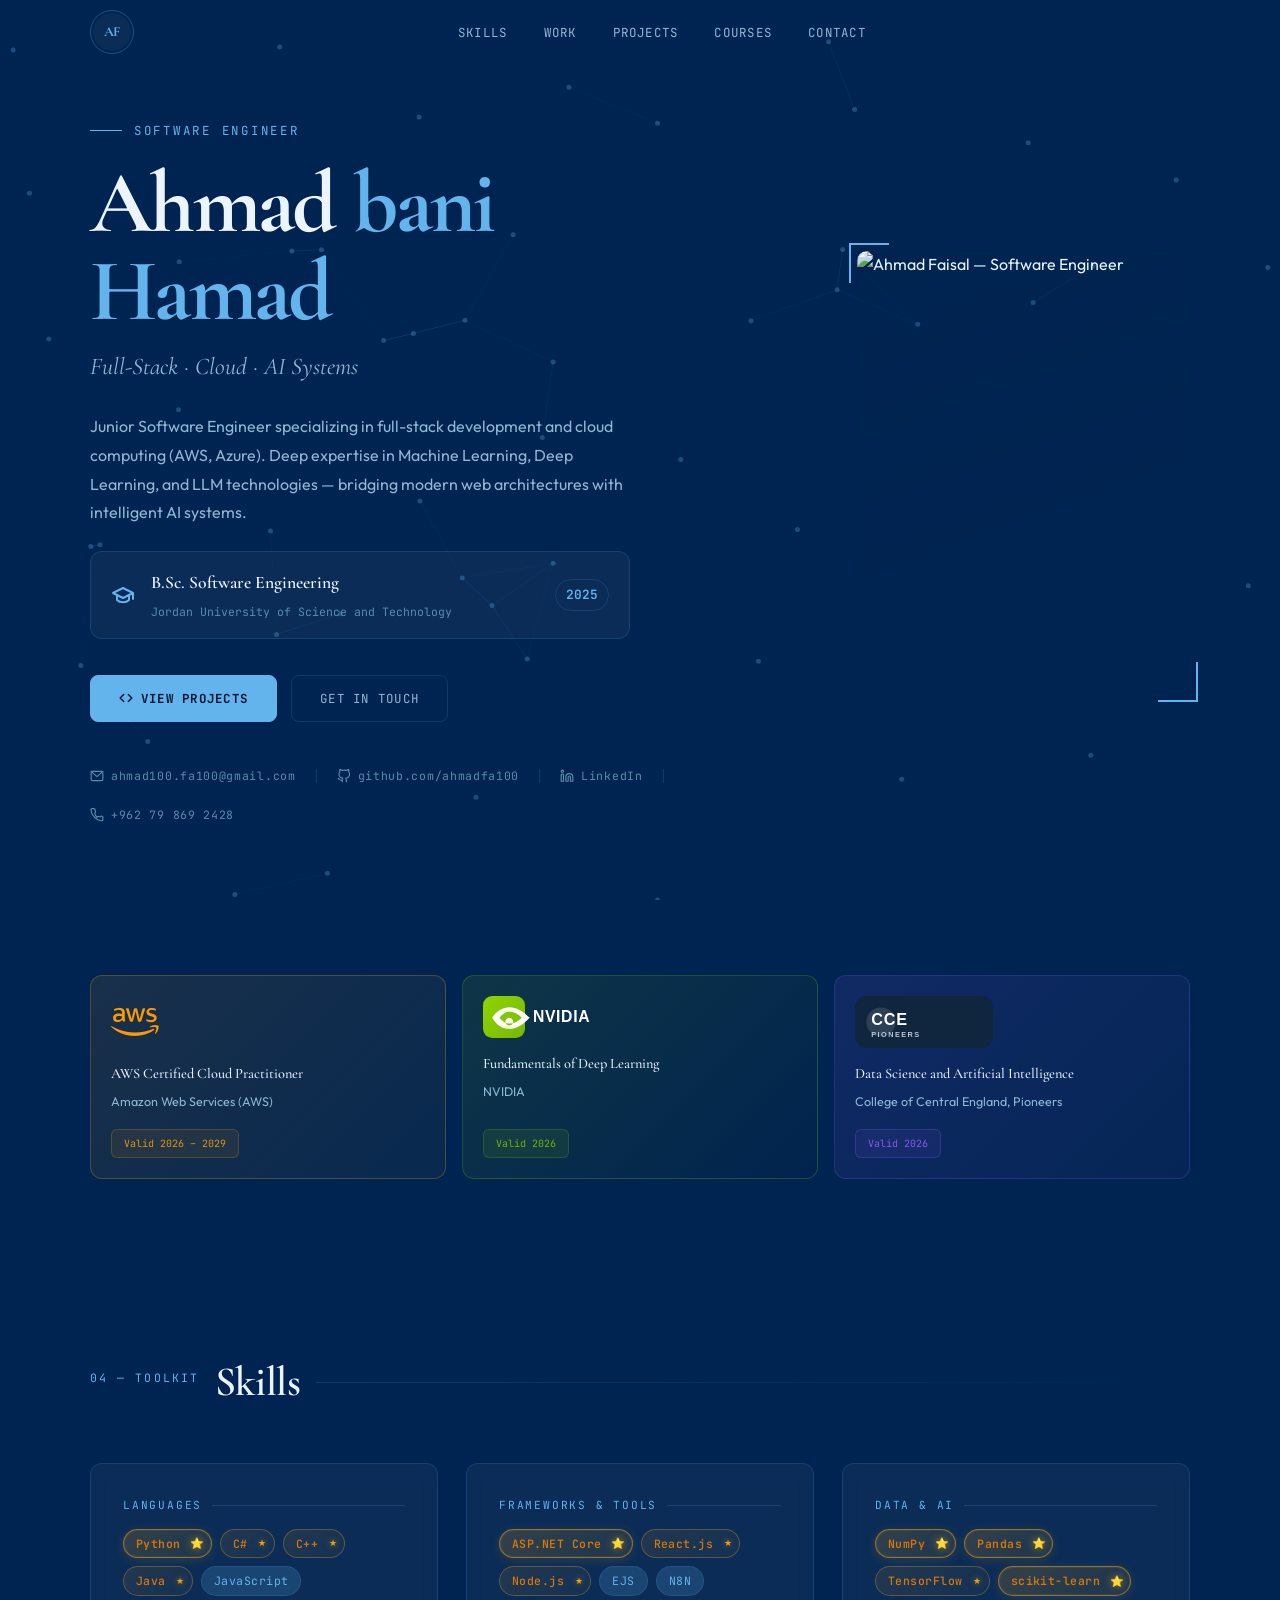
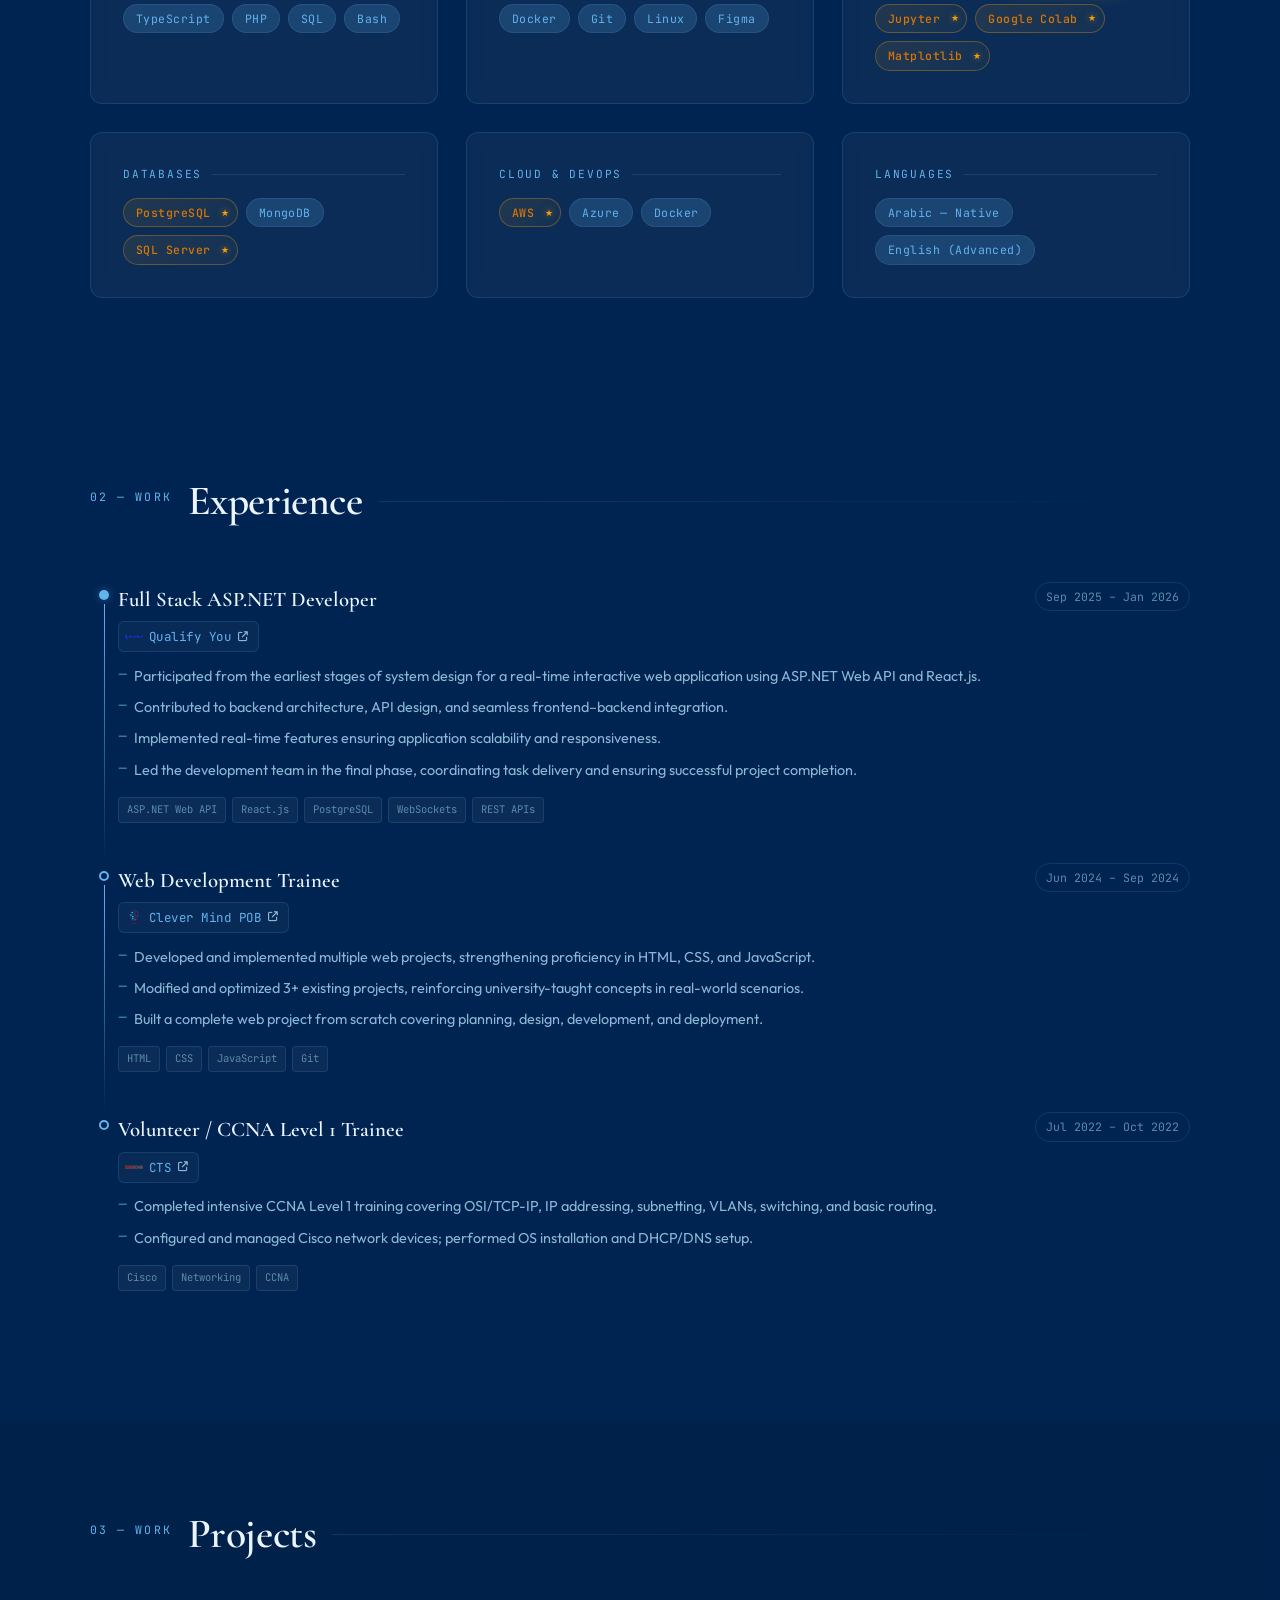
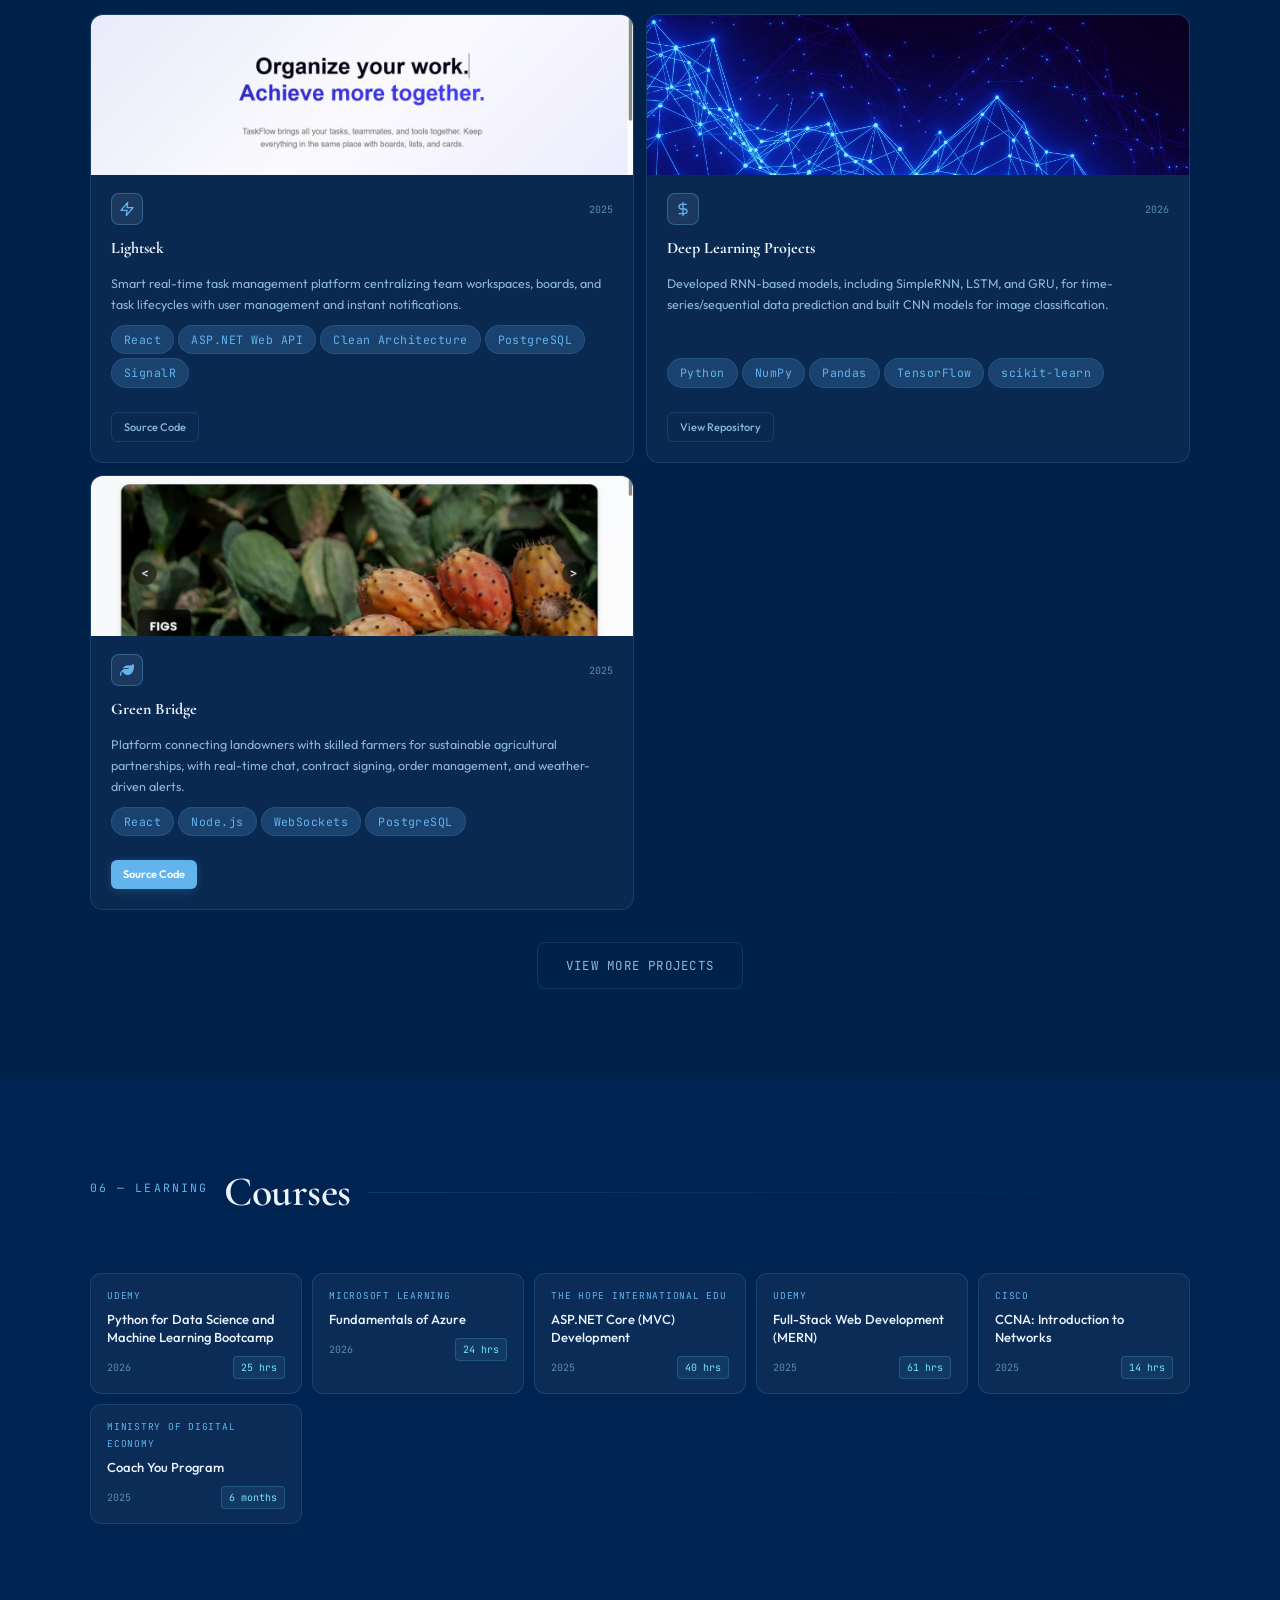
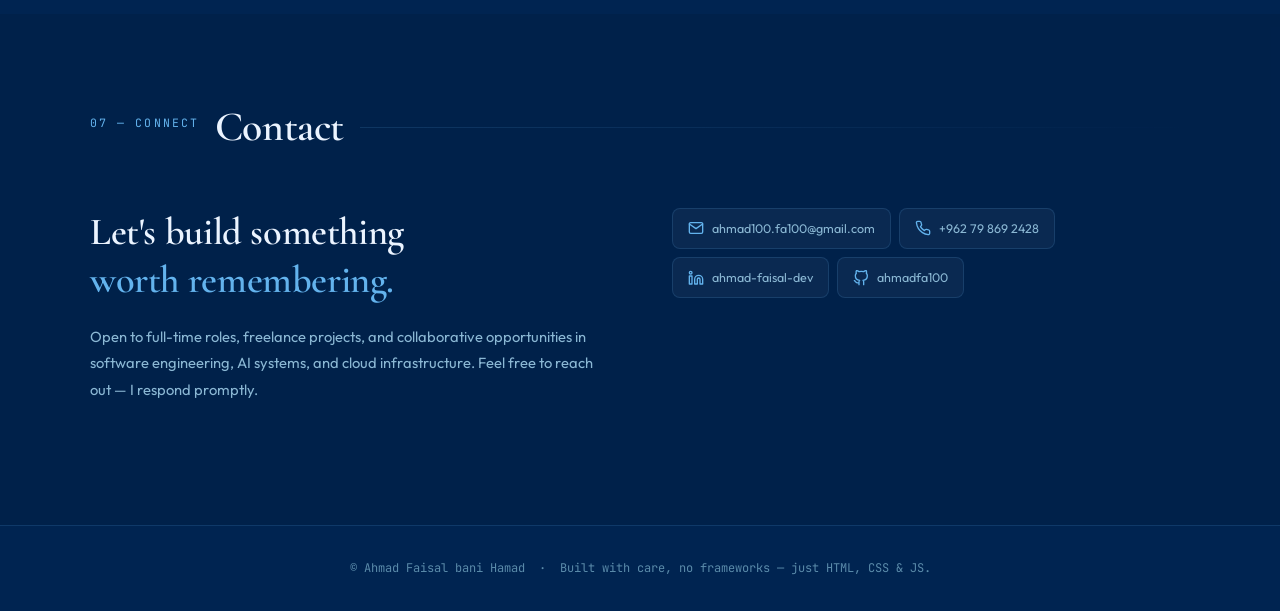
==== commit f07238af: "add a loader" ====
--- a/index.html
+++ b/index.html
@@ -21,8 +21,22 @@
   <link rel="stylesheet" href="css/nav.css" />
   <link rel="stylesheet" href="css/hero.css" />
   <link rel="stylesheet" href="css/sections.css" />
+  <link rel="stylesheet" href="css/loader.css" />
 </head>
 <body>
+
+<!-- ══ PRELOADER ══ -->
+<div id="preloader">
+  <div class="loader-content">
+    <div class="loader-logo">
+      <div class="loader-ring"></div>
+      <div class="loader-initials">AF</div>
+    </div>
+    <div class="loader-bar">
+      <div class="loader-progress"></div>
+    </div>
+  </div>
+</div>
 
 <!-- ════════════════════════════════════
   Network canvas (full-page background)
@@ -503,7 +517,9 @@
             </div>
             <div class="pg-title">Green Bridge</div>
             <p class="pg-desc">Platform connecting landowners with skilled farmers for sustainable agricultural partnerships, with real-time chat, contract signing, order management, and weather-driven alerts.</p>
-            <div class="pg-features">
+            <div class="pg-stack">
+              <span class="tag">React</span>
+              <span class="tag">Node.js</span>
               <span class="tag">WebSockets</span>
               <span class="tag">PostgreSQL</span>
             </div>
--- a/css/loader.css
+++ b/css/loader.css
@@ -0,0 +1,92 @@
+/* ════════════════════════════════════
+   CREATIVE PRELOADER
+════════════════════════════════════ */
+
+#preloader {
+  position: fixed;
+  top: 0;
+  left: 0;
+  width: 100%;
+  height: 100%;
+  background: #050505; /* Deep dark background */
+  z-index: 9999;
+  display: flex;
+  align-items: center;
+  justify-content: center;
+  transition: opacity 0.8s cubic-bezier(0.77, 0, 0.175, 1), visibility 0.8s;
+}
+
+#preloader.loaded {
+  opacity: 0;
+  visibility: hidden;
+}
+
+.loader-content {
+  position: relative;
+  display: flex;
+  flex-direction: column;
+  align-items: center;
+  gap: 20px;
+}
+
+.loader-logo {
+  position: relative;
+  width: 80px;
+  height: 80px;
+  display: flex;
+  align-items: center;
+  justify-content: center;
+}
+
+.loader-ring {
+  position: absolute;
+  width: 100%;
+  height: 100%;
+  border: 2px solid rgba(255, 255, 255, 0.05);
+  border-top: 2px solid var(--accent); /* Uses your portfolio's accent color */
+  border-radius: 50%;
+  animation: spin 1.2s cubic-bezier(0.5, 0, 0.5, 1) infinite;
+}
+
+.loader-initials {
+  font-family: 'Outfit', sans-serif;
+  font-size: 24px;
+  font-weight: 700;
+  color: var(--text);
+  letter-spacing: 2px;
+  animation: pulse 2s ease-in-out infinite;
+}
+
+.loader-bar {
+  width: 120px;
+  height: 1px;
+  background: rgba(255, 255, 255, 0.1);
+  position: relative;
+  overflow: hidden;
+}
+
+.loader-progress {
+  position: absolute;
+  left: -100%;
+  width: 100%;
+  height: 100%;
+  background: var(--accent);
+  animation: loading-bar 2s cubic-bezier(0.23, 1, 0.32, 1) infinite;
+}
+
+/* Animations */
+@keyframes spin {
+  0% { transform: rotate(0deg); }
+  100% { transform: rotate(360deg); }
+}
+
+@keyframes pulse {
+  0%, 100% { opacity: 0.4; transform: scale(0.95); }
+  50% { opacity: 1; transform: scale(1.05); }
+}
+
+@keyframes loading-bar {
+  0% { left: -100%; }
+  50% { left: 0; }
+  100% { left: 100%; }
+}
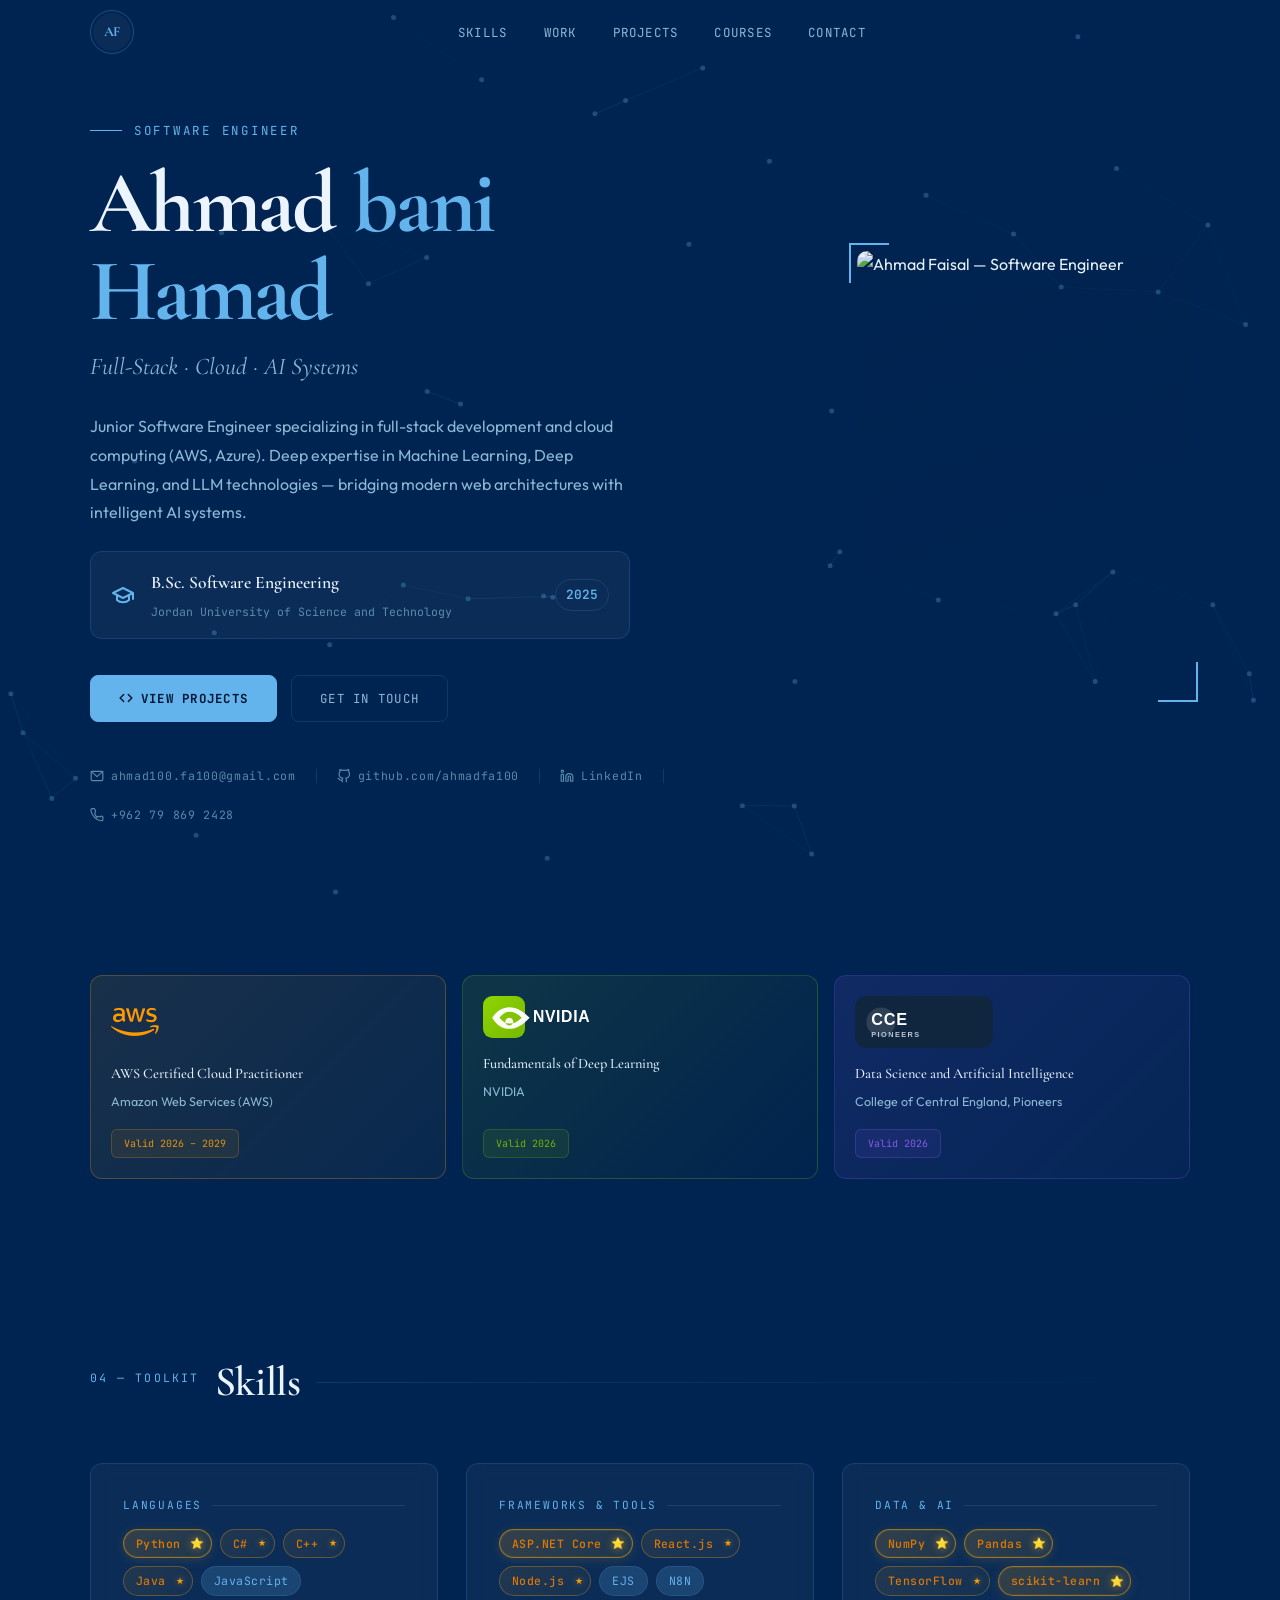
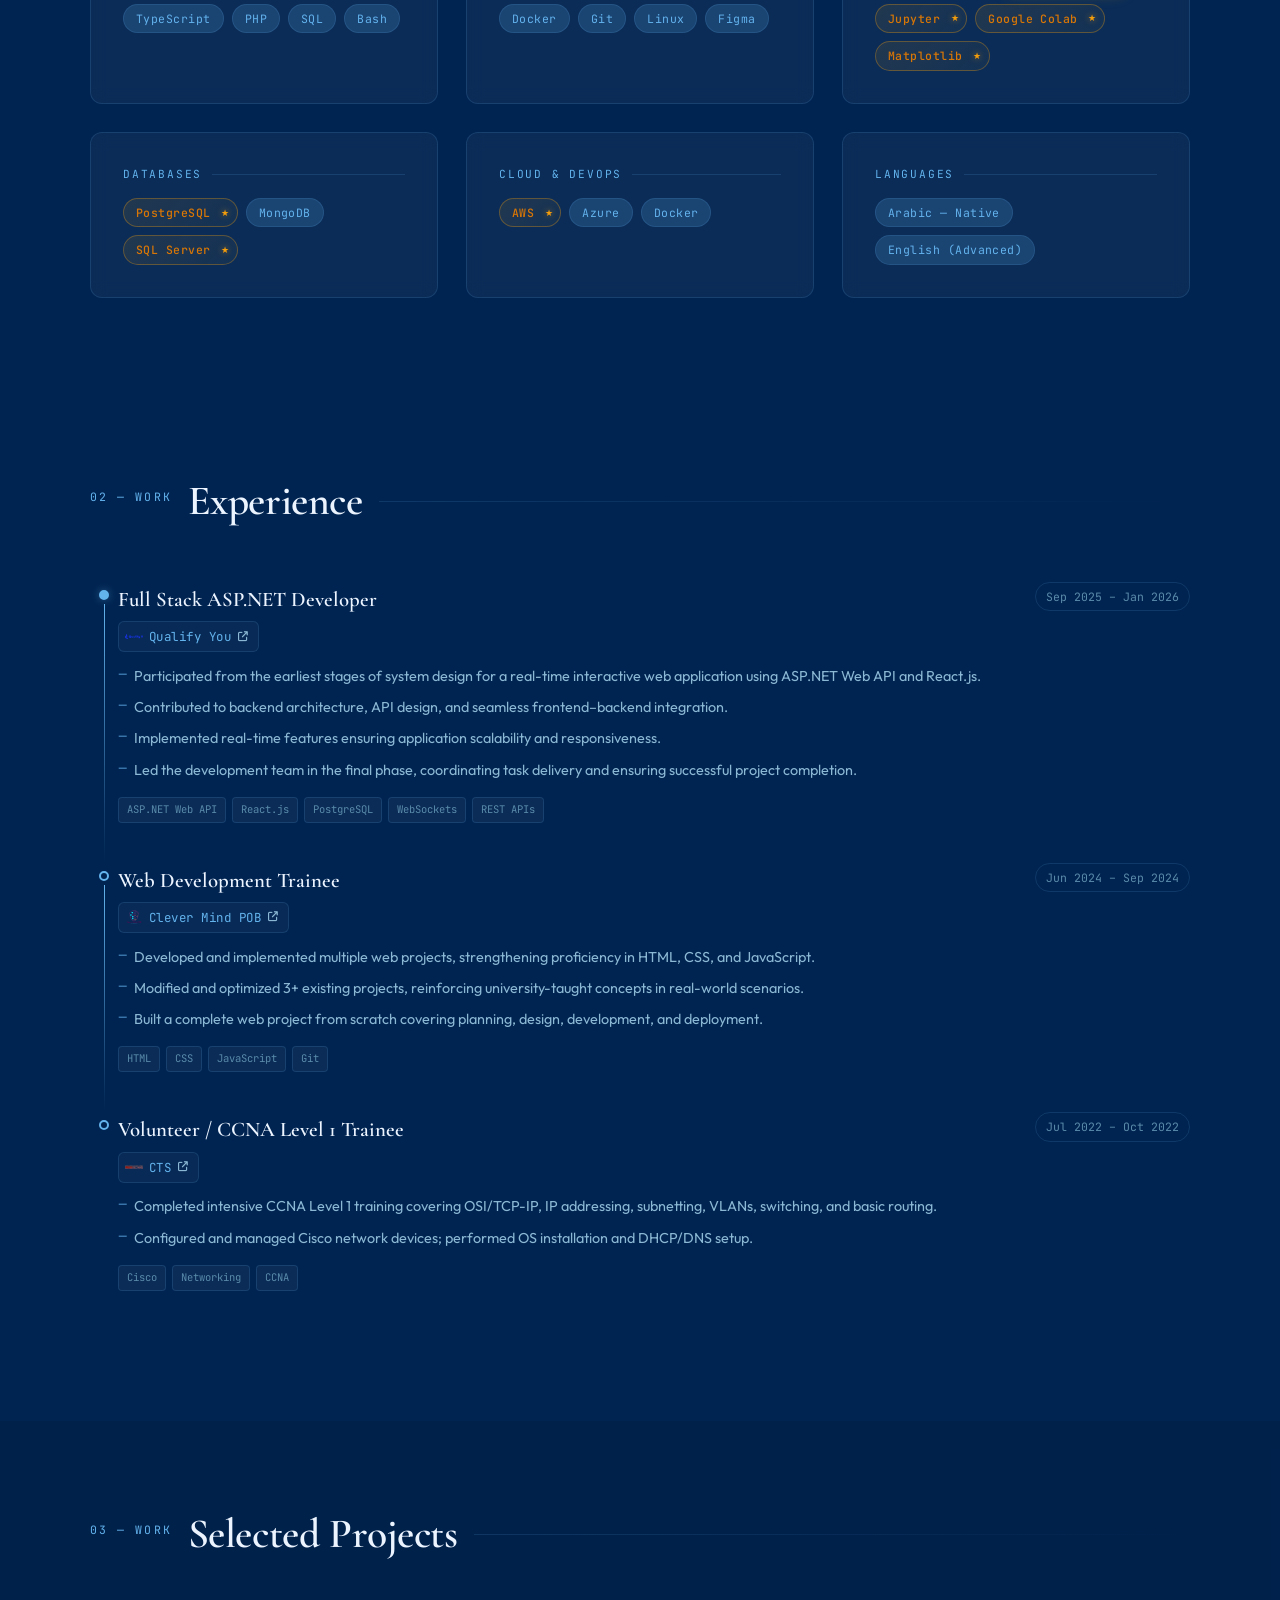
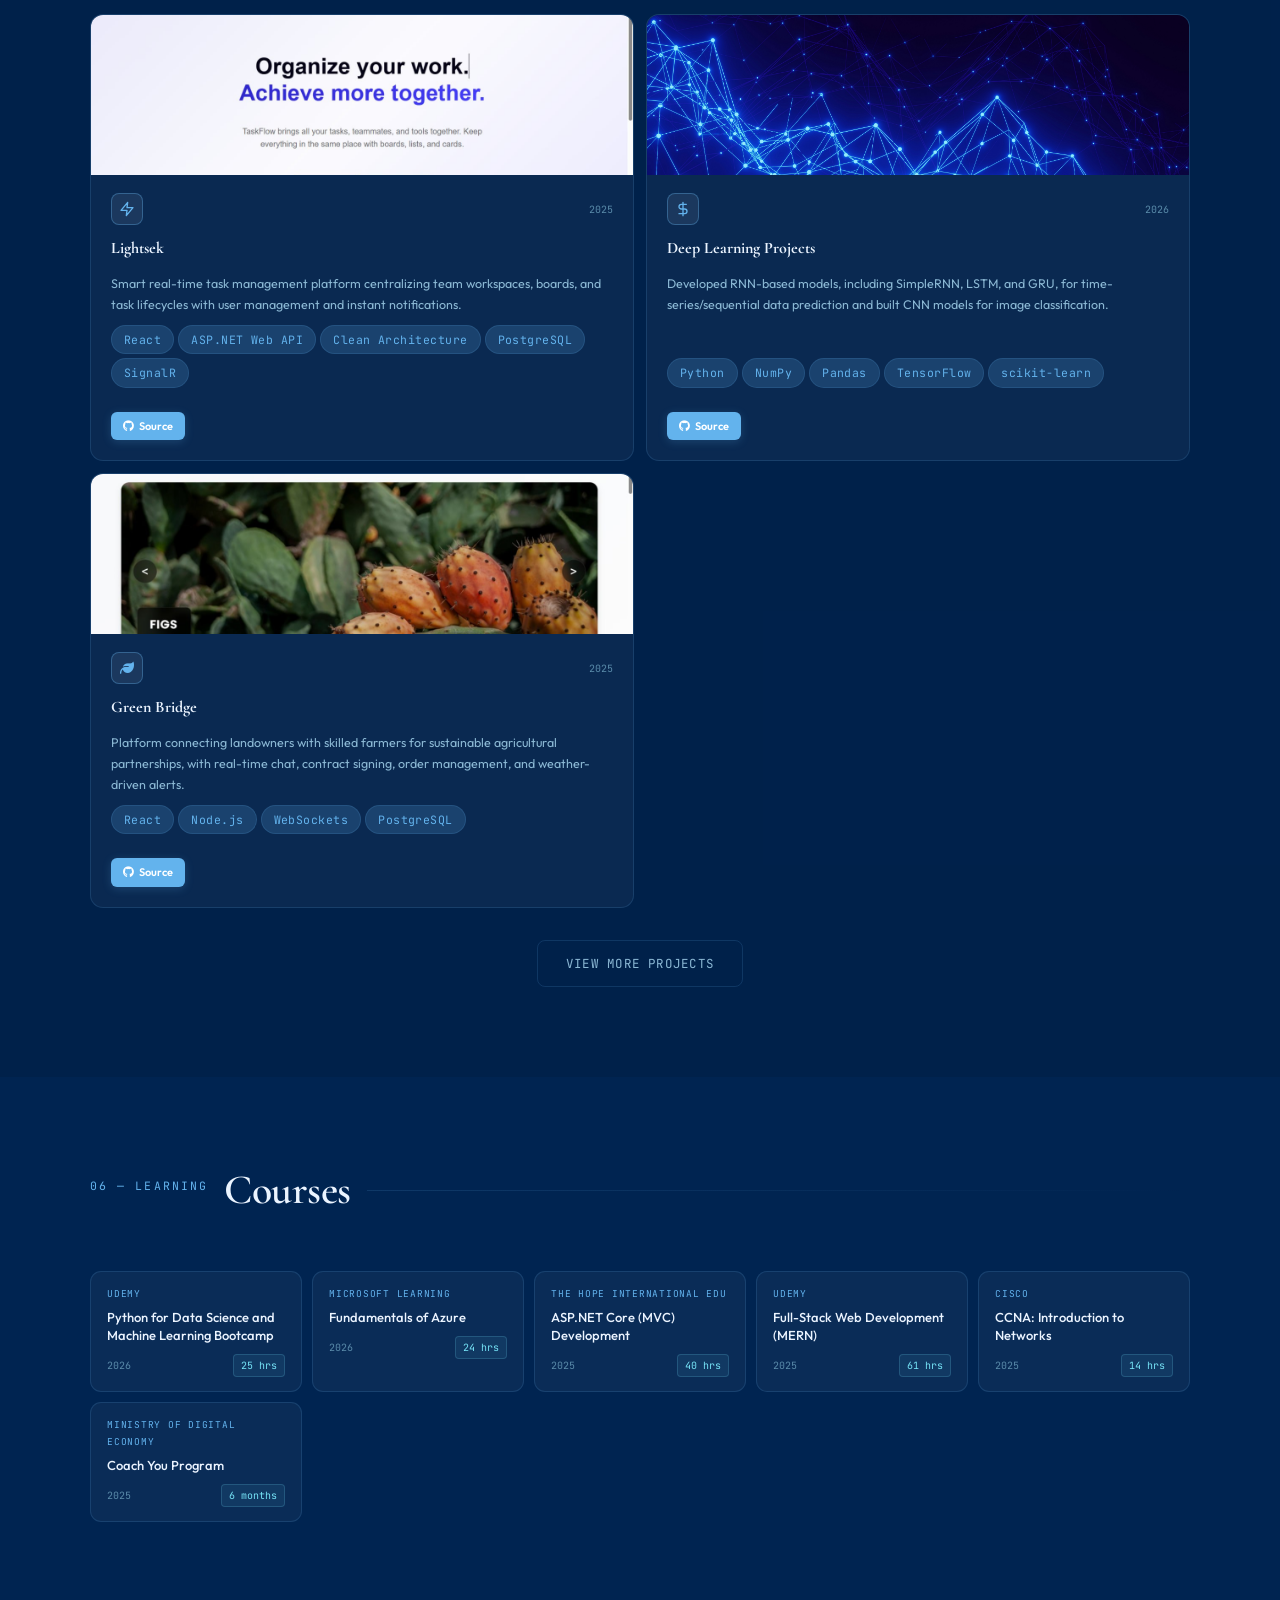
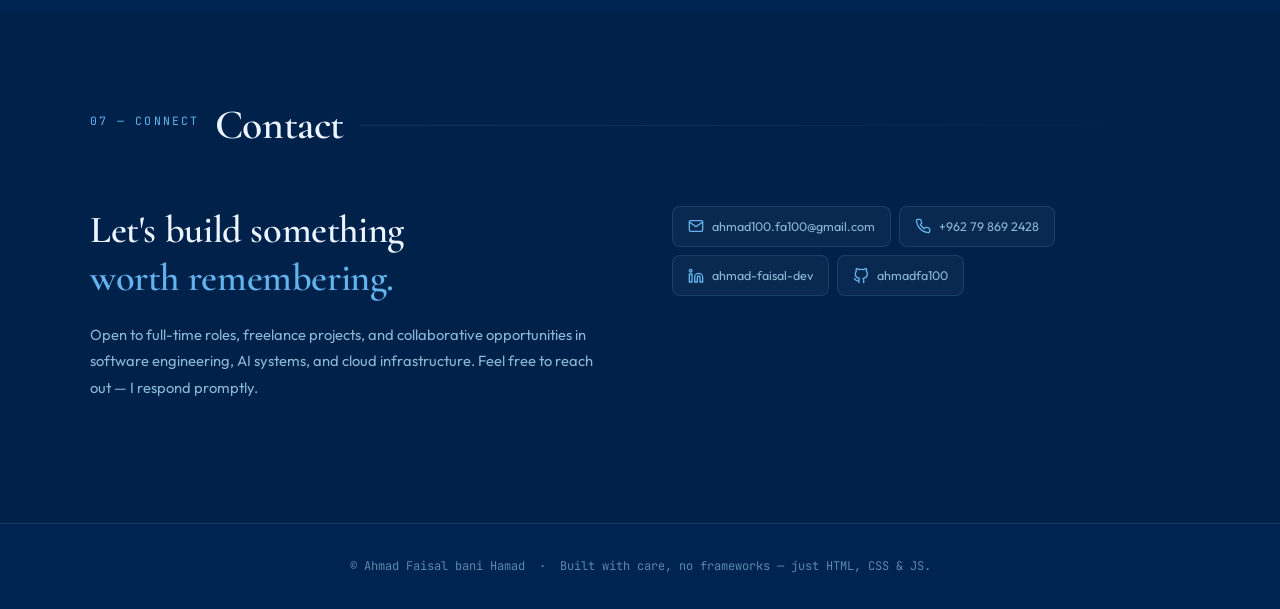
==== commit 7030a303: "udpates" ====
--- a/index.html
+++ b/index.html
@@ -446,7 +446,7 @@
     <div class="container">
       <div class="section-divider reveal">
         <span class="section-label">03 — Work</span>
-        <h2>Projects</h2>
+        <h2>Selected Projects</h2>
       </div>
 
       <div class="pg-grid reveal">
@@ -472,7 +472,9 @@
               <span class="tag">SignalR</span>
             </div>
             <div class="pg-actions">
-              <a href="#" class="bx out">Source Code</a>
+              <a href="https://github.com/pe-realtime" target="_blank" class="bx solid">
+                <i class="fab fa-github"></i> Source
+              </a>
             </div>
           </div>
         </div>
@@ -498,7 +500,9 @@
               <span class="tag">scikit-learn</span>
             </div>
             <div class="pg-actions">
-              <a href="#" class="bx out">View Repository</a>
+              <a href="https://github.com/ahmadfa100" target="_blank" class="bx solid">
+                <i class="fab fa-github"></i> Source
+              </a>
             </div>
           </div>
         </div>
@@ -525,7 +529,7 @@
             </div>
             <div class="pg-actions">
               <a href="https://github.com/ahmadfa100/graduation-project-2" target="_blank" class="bx solid">
-                Source Code
+                <i class="fab fa-github"></i> Source
               </a>
             </div>
           </div>
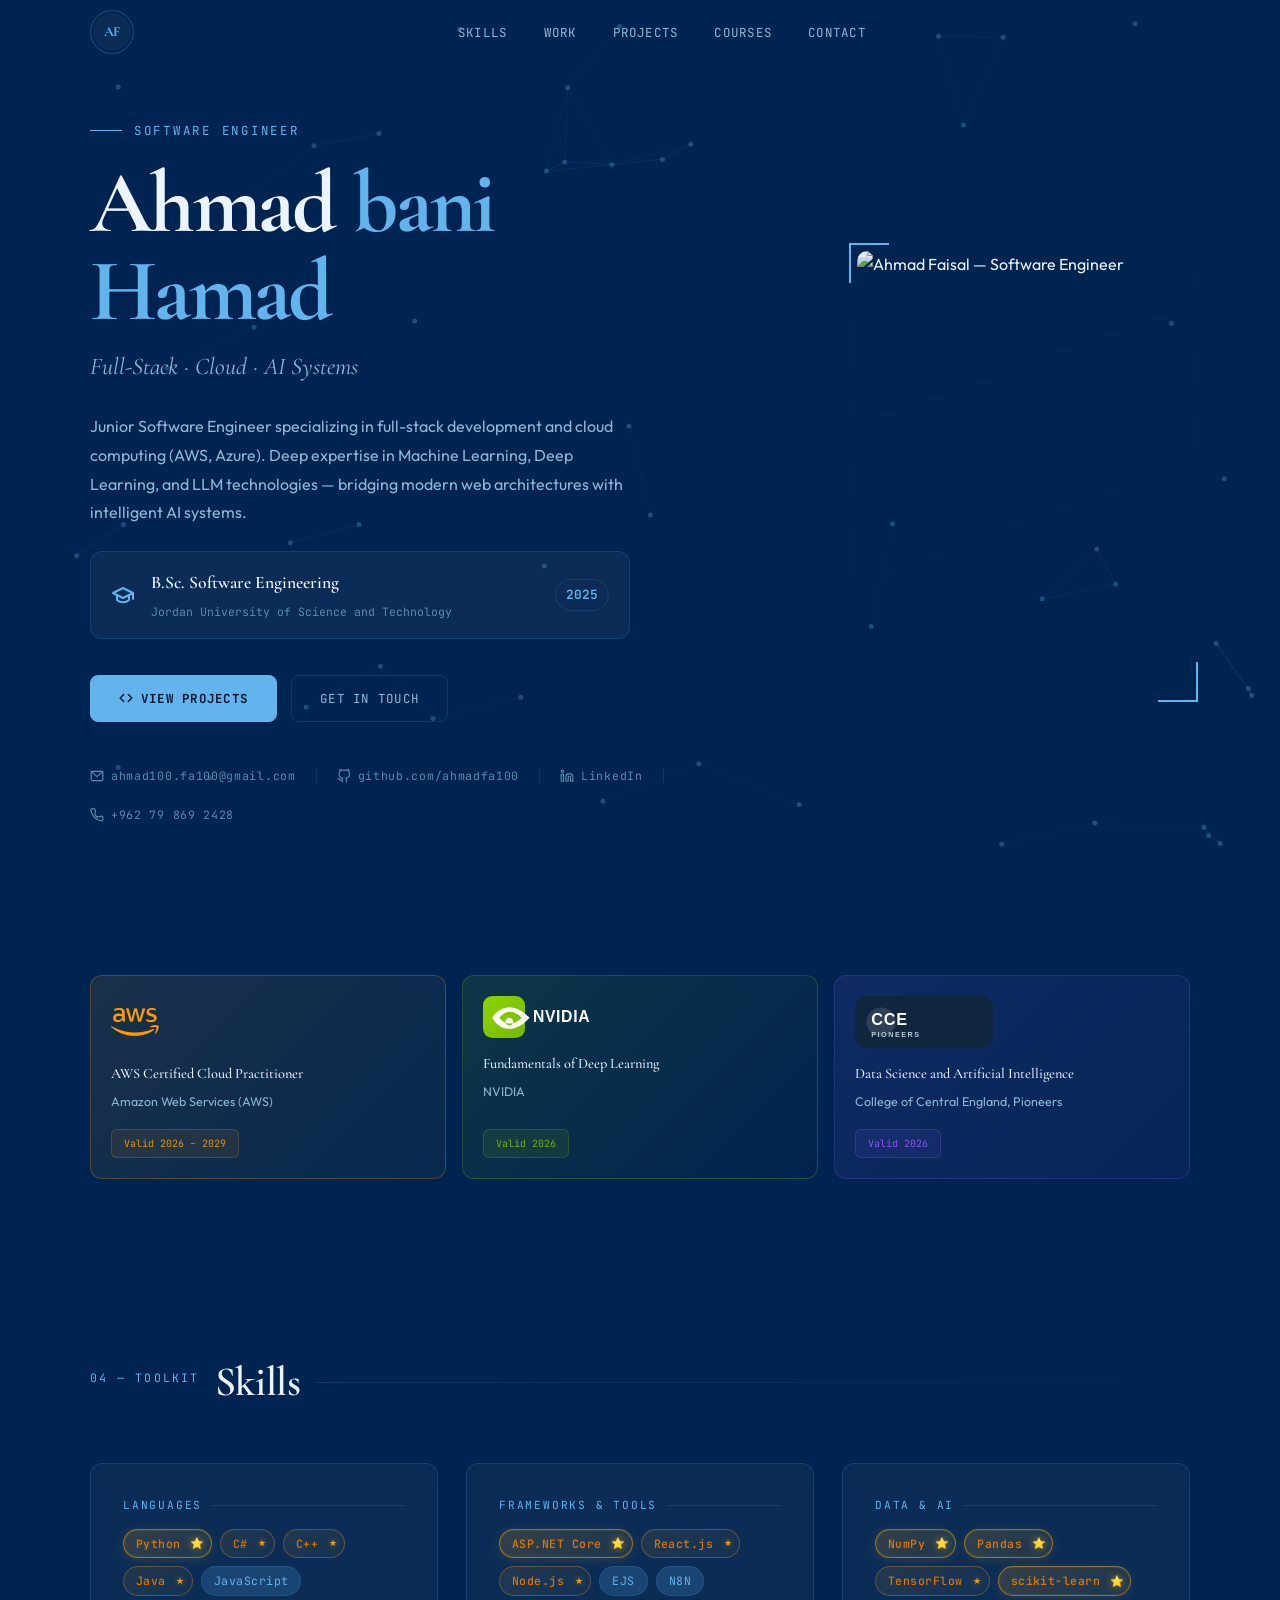
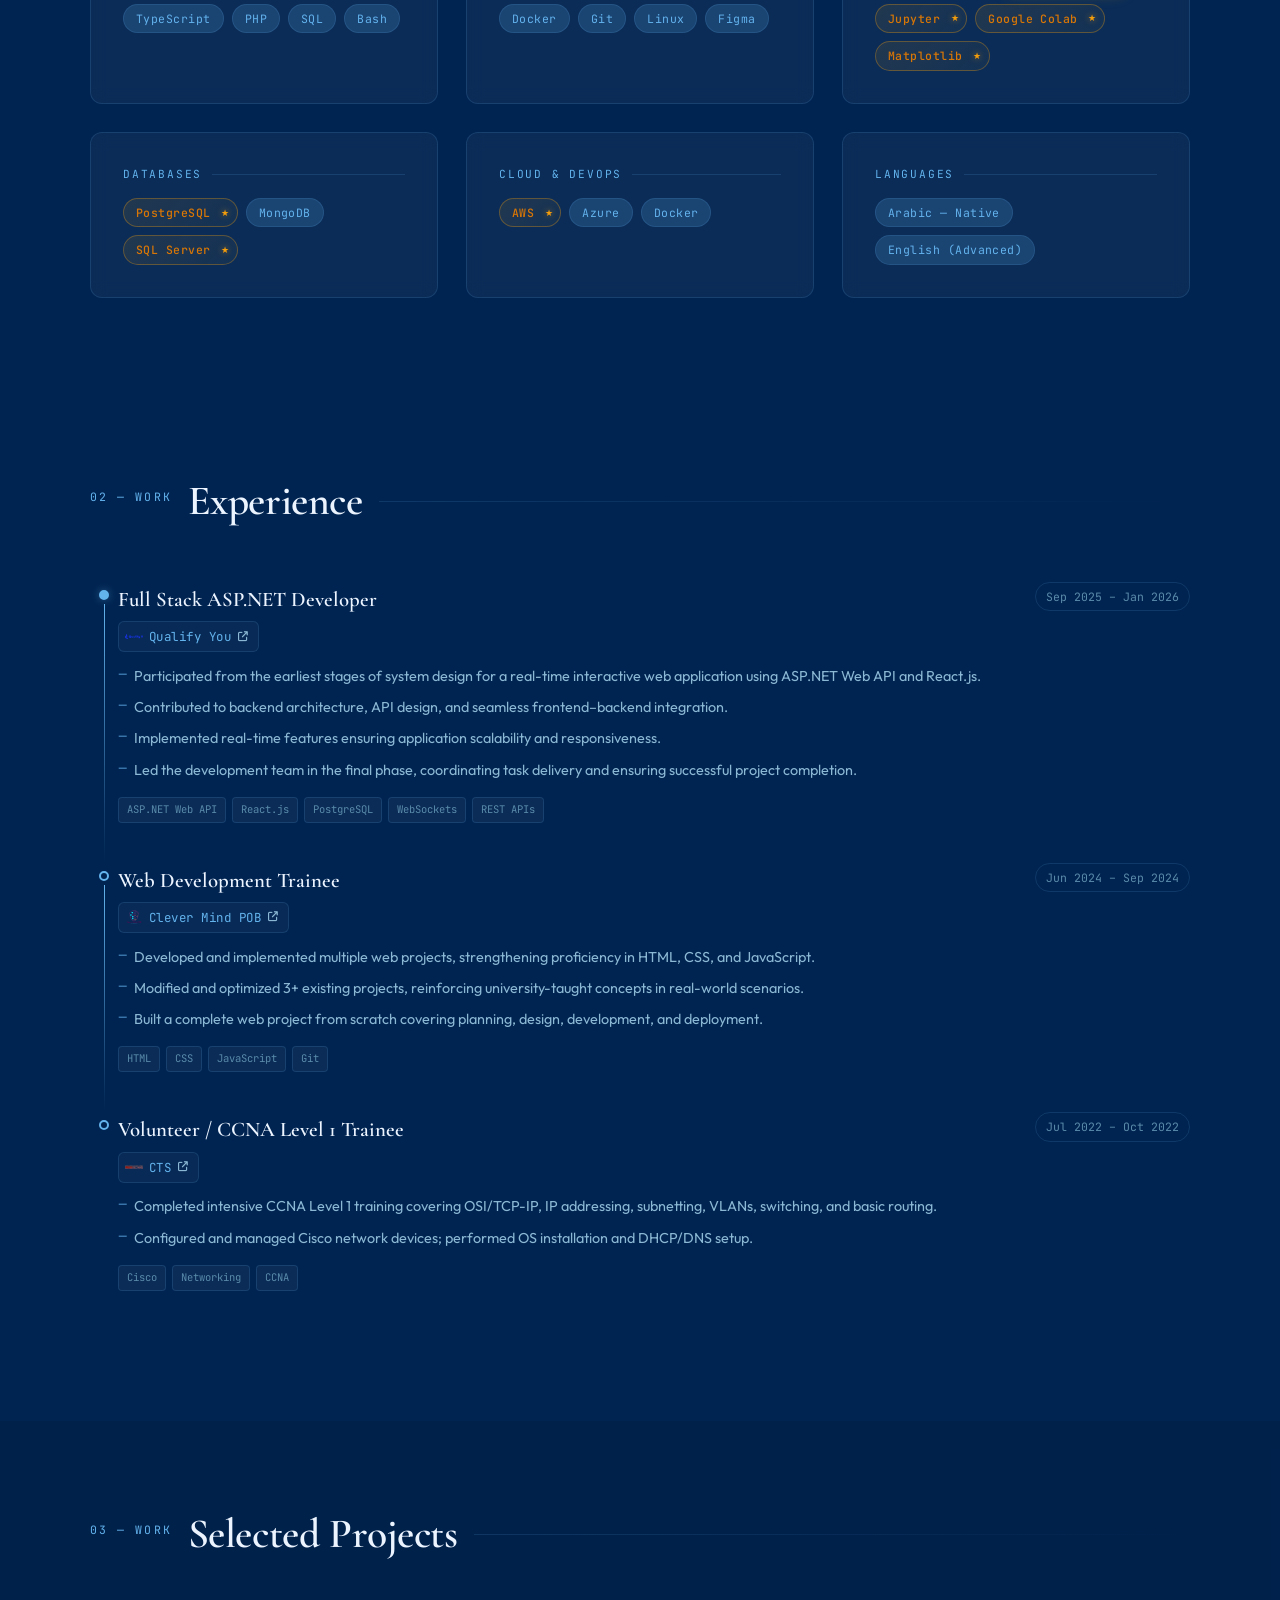
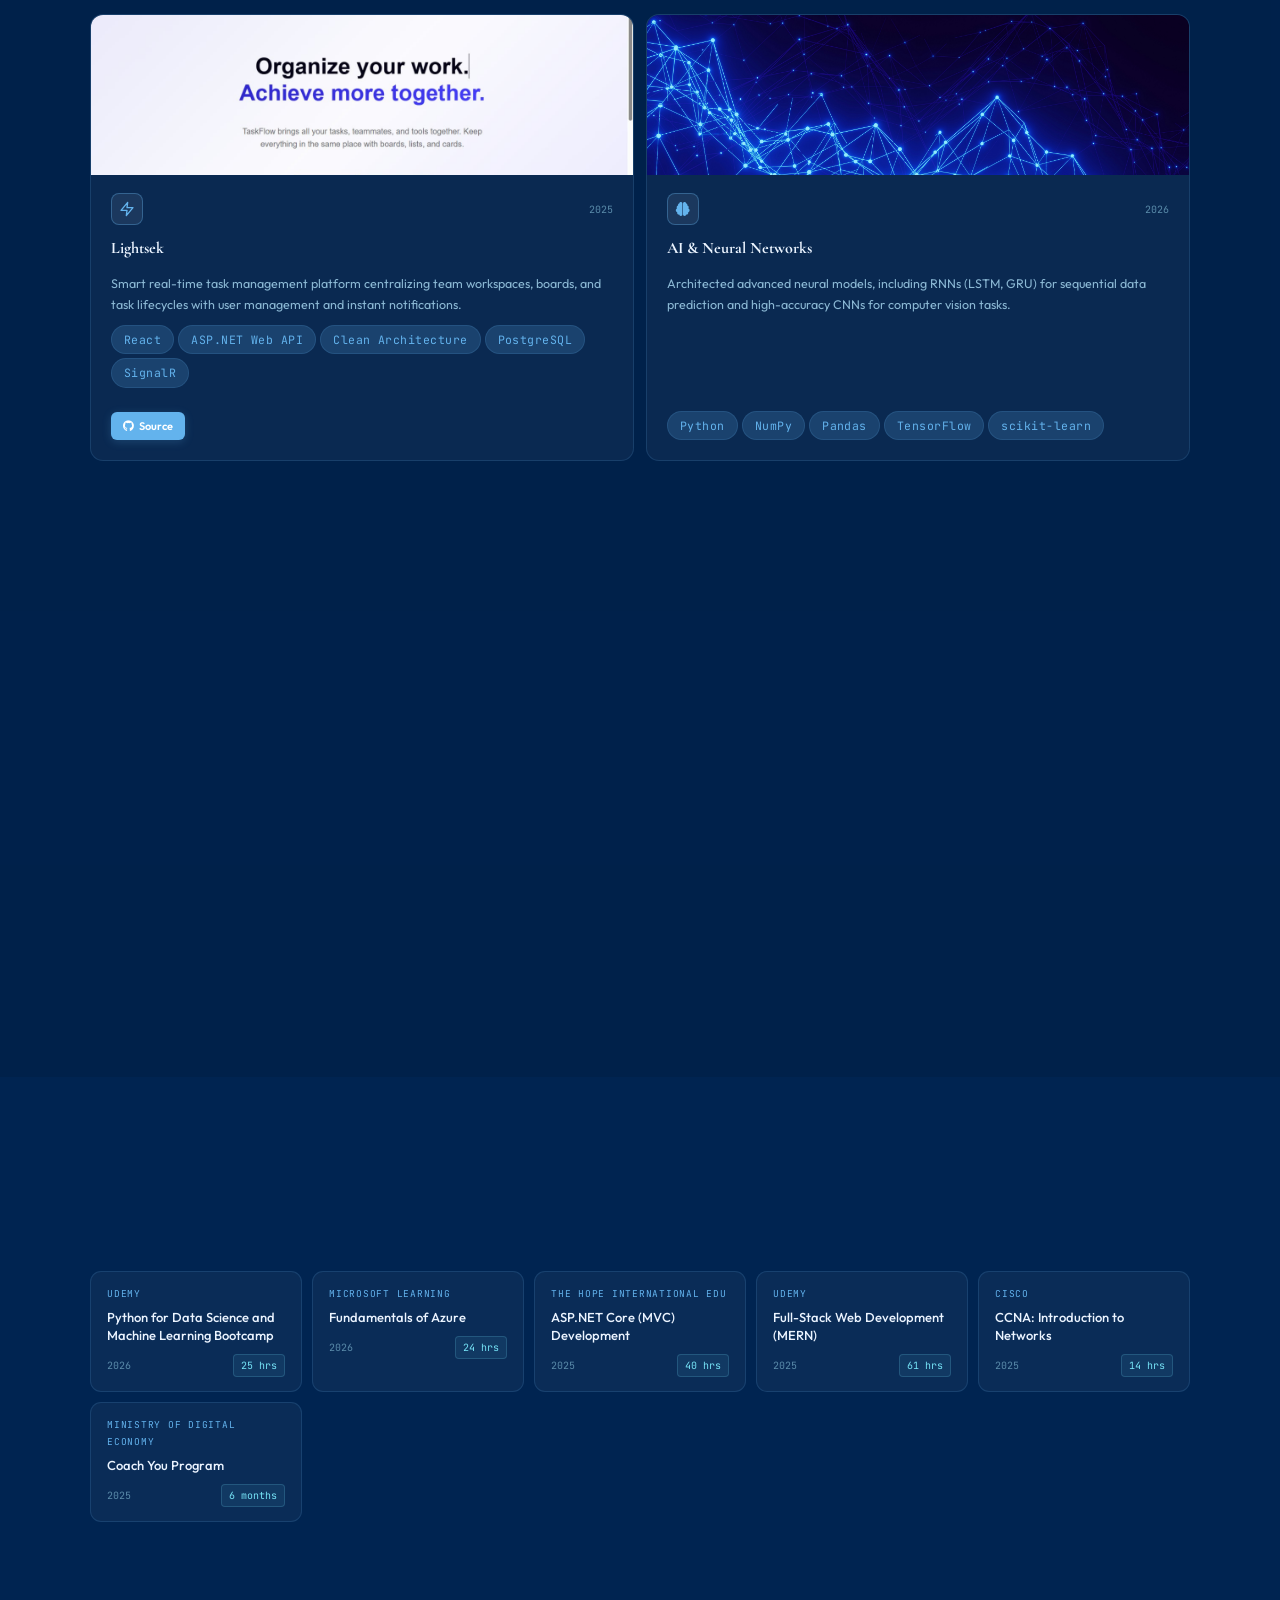
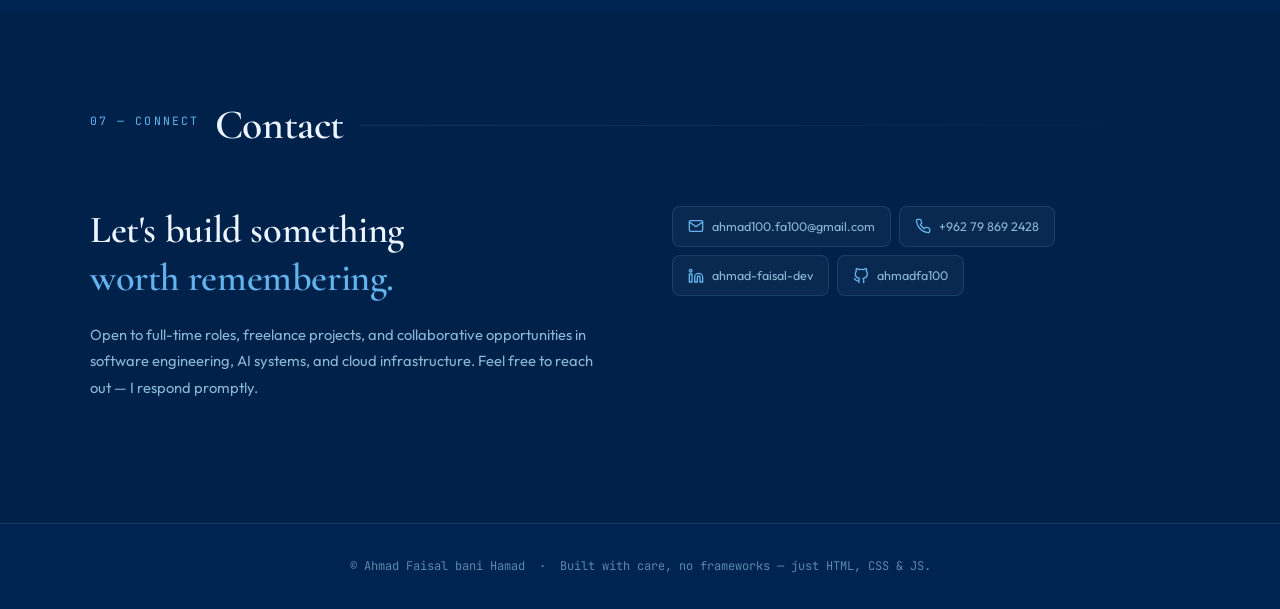
==== commit 64c9b8bb: "updates" ====
--- a/index.html
+++ b/index.html
@@ -487,22 +487,17 @@
           </div>
           <div class="pg-body">
             <div class="pg-top">
-              <div class="pg-icon"><svg xmlns="http://www.w3.org/2000/svg" width="16" height="16" viewBox="0 0 24 24" fill="none" stroke="currentColor" stroke-width="2" stroke-linecap="round" stroke-linejoin="round"><path d="M12 2v20M17 5H9.5a3.5 3.5 0 0 0 0 7h5a3.5 3.5 0 0 1 0 7H6"/></svg></div>
+              <div class="pg-icon"><i class="fas fa-brain"></i></div>
               <span class="pg-year">2026</span>
             </div>
-            <div class="pg-title">Deep Learning Projects</div>
-            <p class="pg-desc">Developed RNN-based models, including SimpleRNN, LSTM, and GRU, for time-series/sequential data prediction and built CNN models for image classification.</p>
+            <div class="pg-title">AI & Neural Networks</div>
+            <p class="pg-desc">Architected advanced neural models, including RNNs (LSTM, GRU) for sequential data prediction and high-accuracy CNNs for computer vision tasks.</p>
             <div class="pg-stack">
               <span class="tag">Python</span>
               <span class="tag">NumPy</span>
               <span class="tag">Pandas</span>
               <span class="tag">TensorFlow</span>
               <span class="tag">scikit-learn</span>
-            </div>
-            <div class="pg-actions">
-              <a href="https://github.com/ahmadfa100" target="_blank" class="bx solid">
-                <i class="fab fa-github"></i> Source
-              </a>
             </div>
           </div>
         </div>
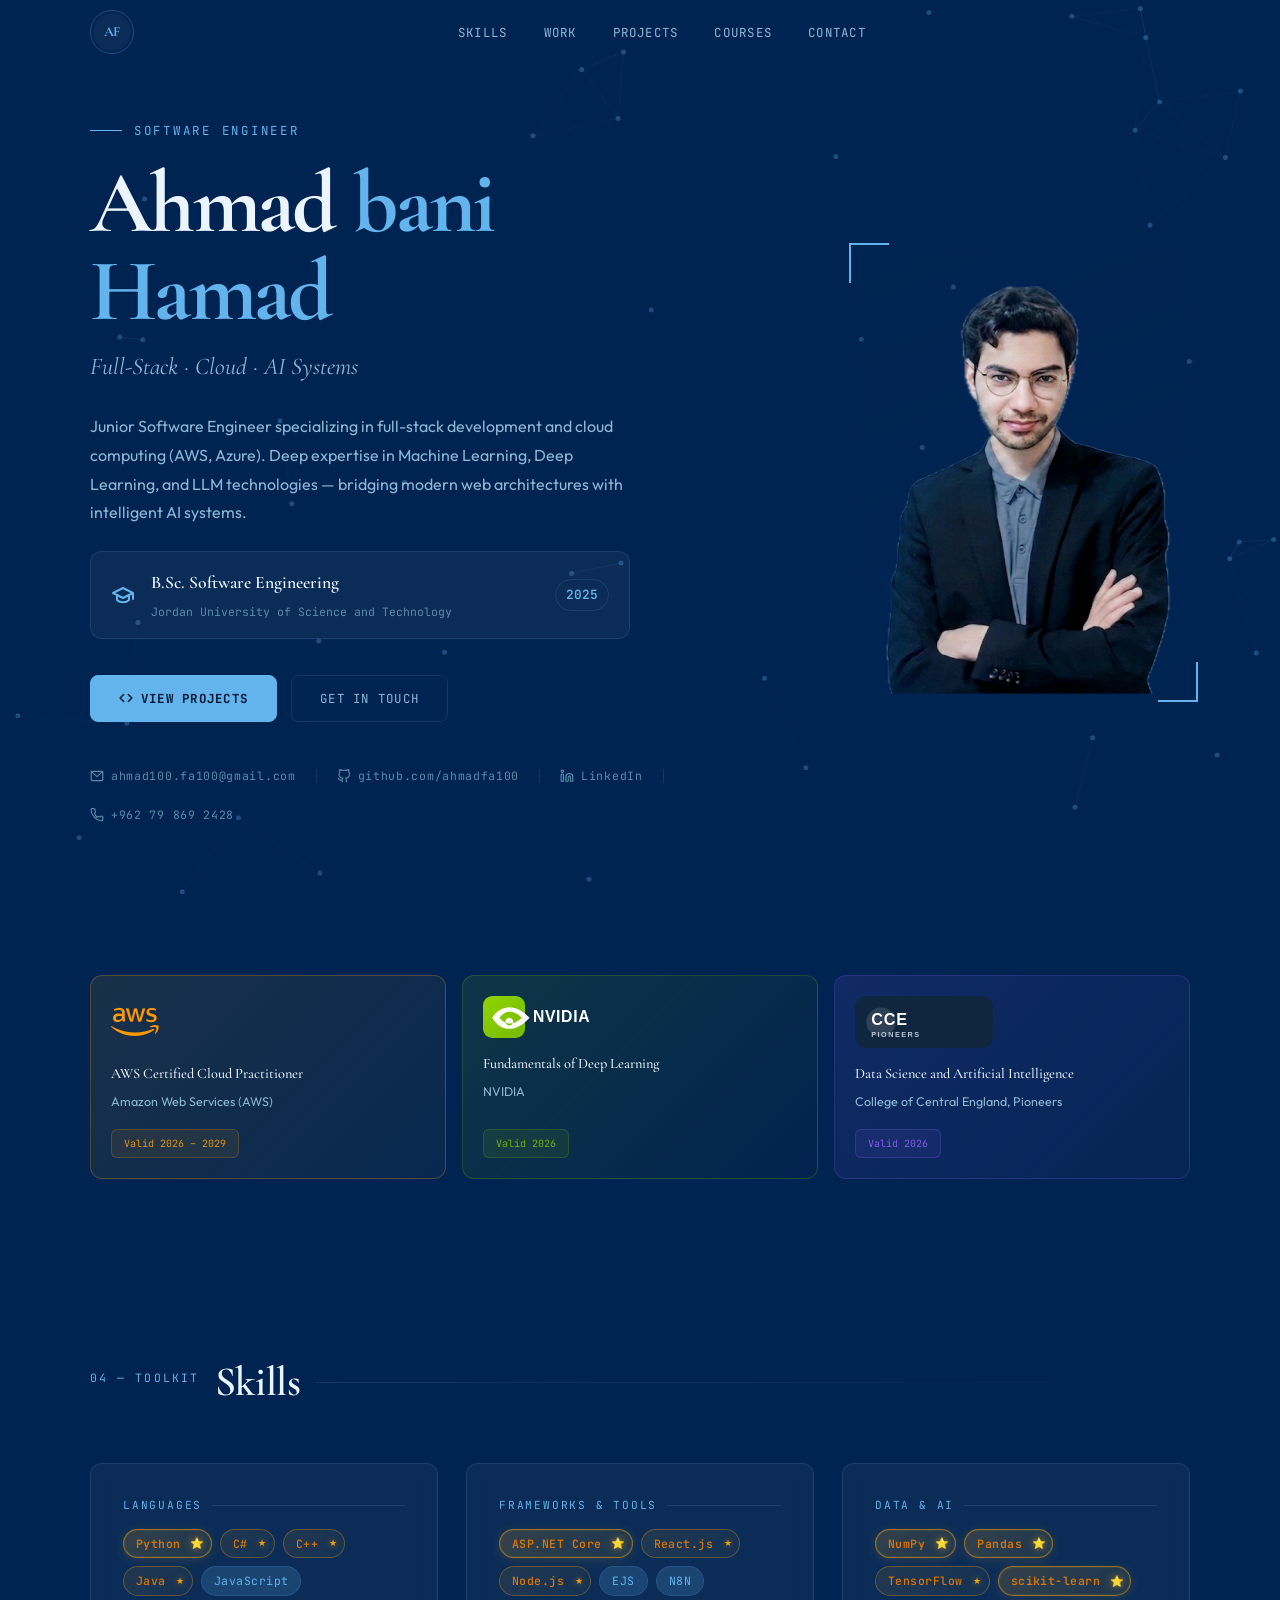
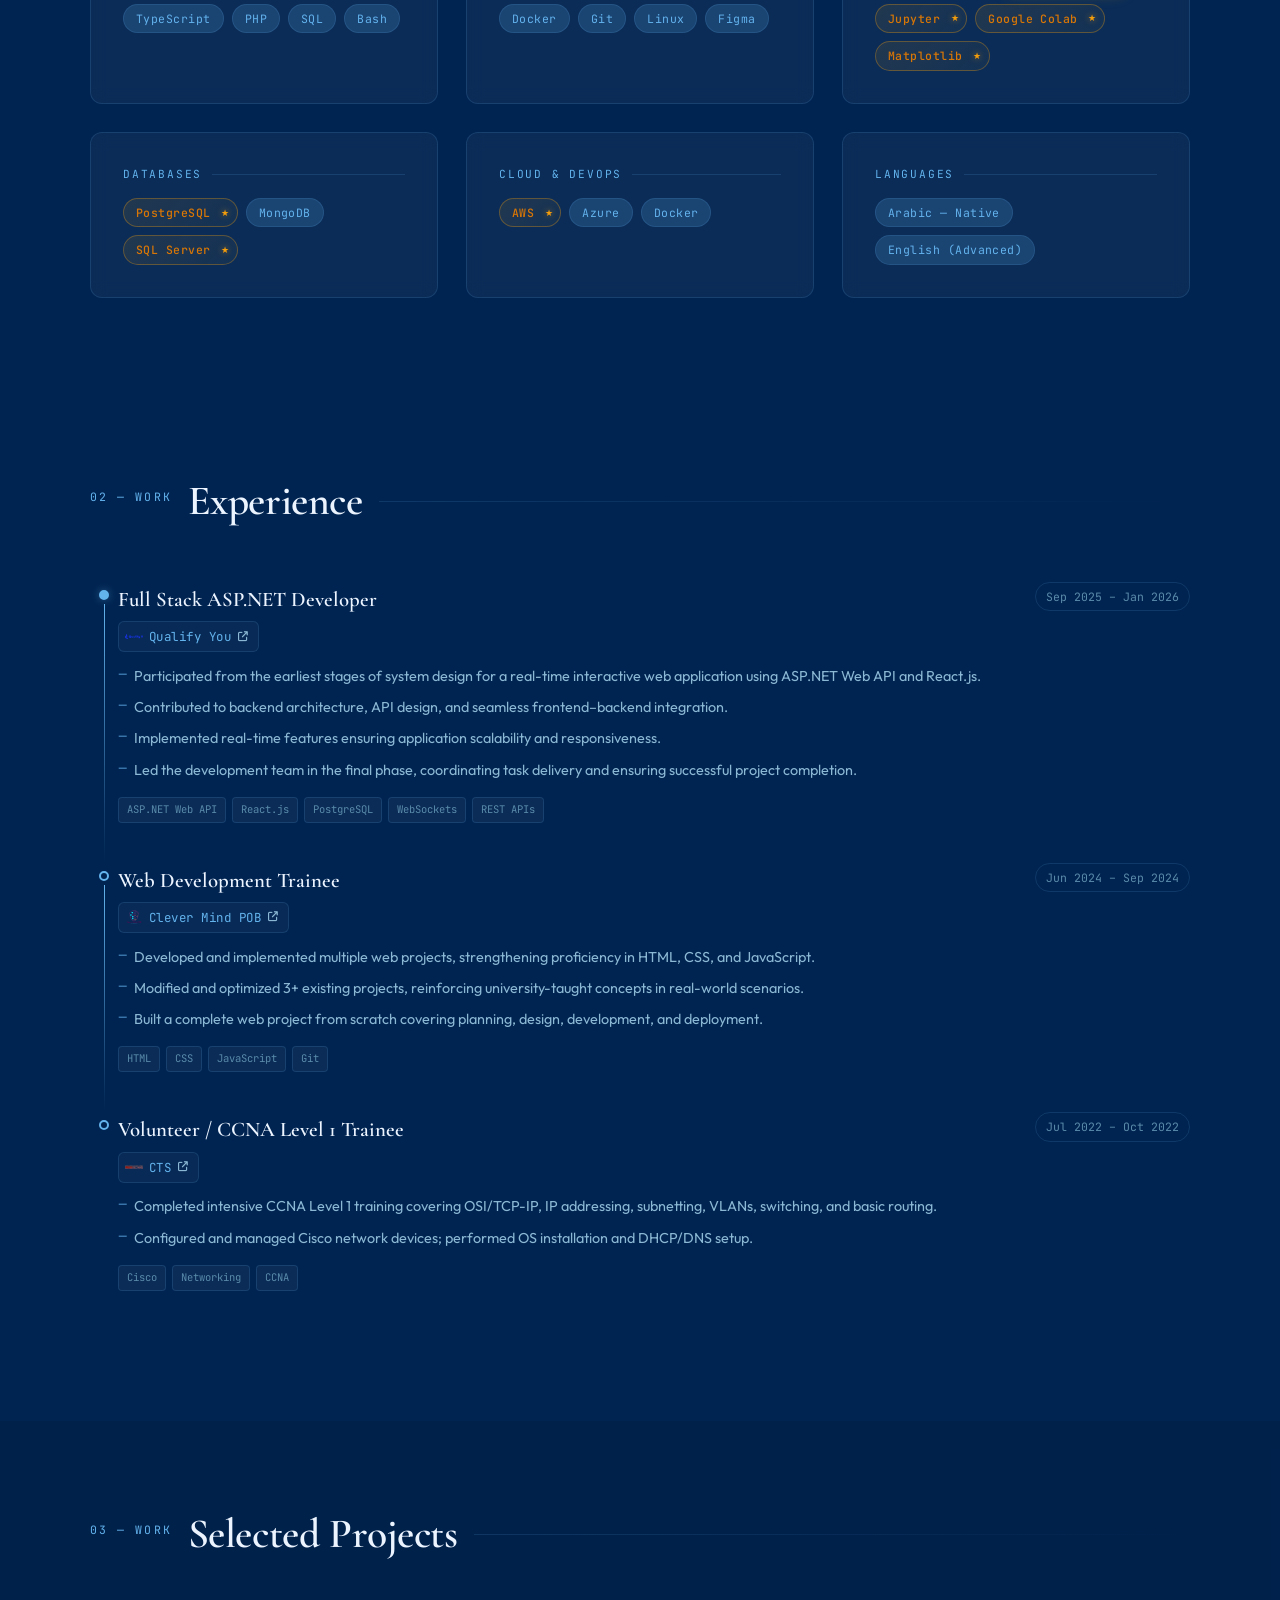
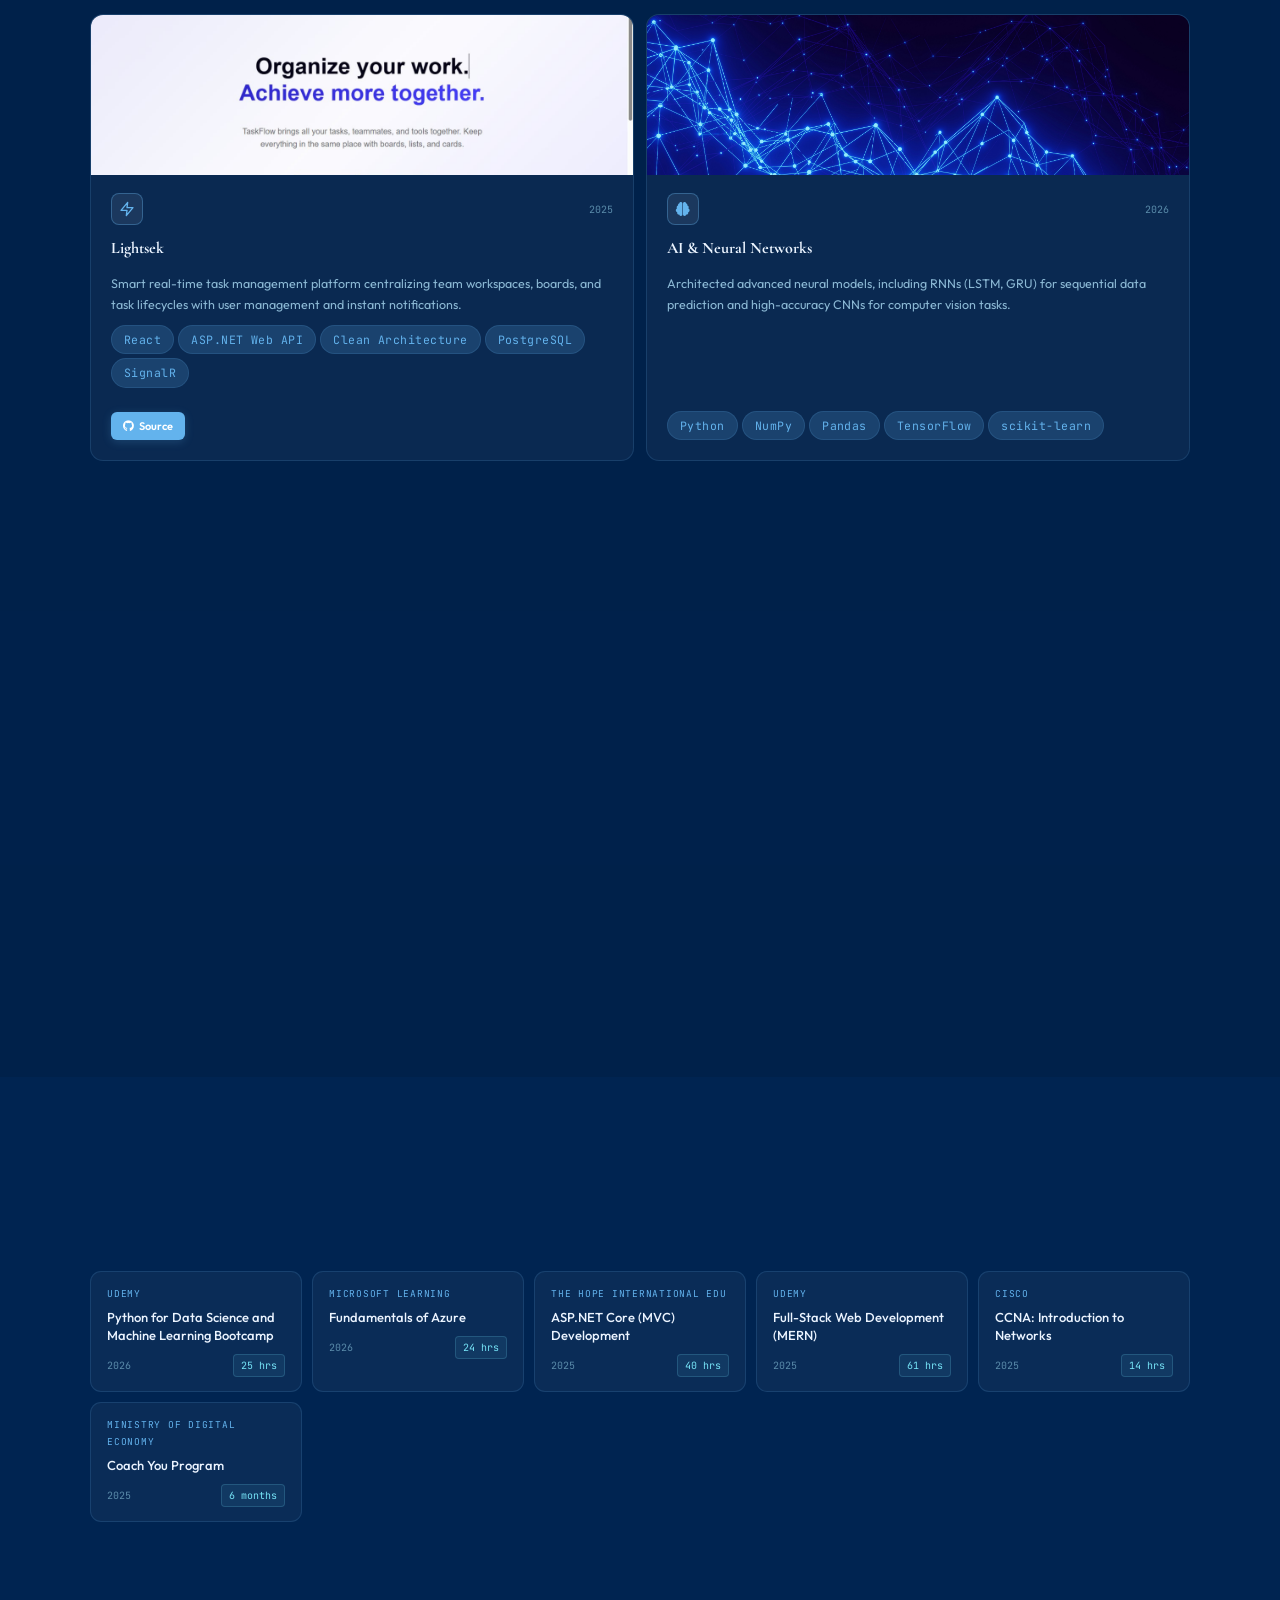
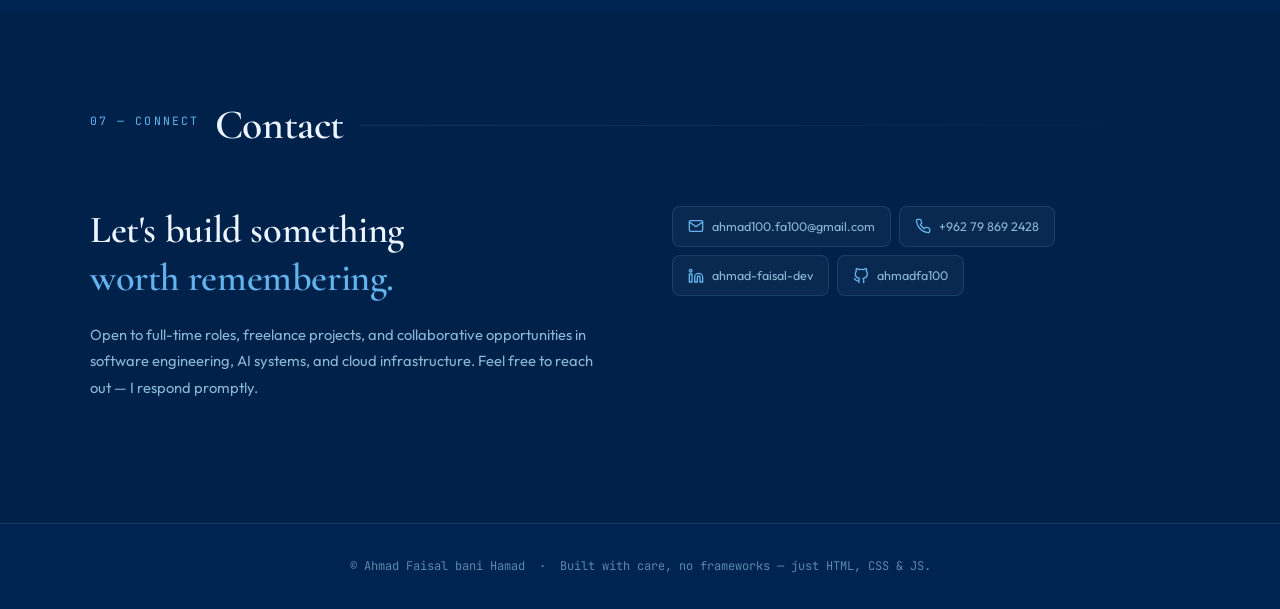
==== commit 996397ab: "cleanup" ====
--- a/index.html
+++ b/index.html
@@ -151,7 +151,7 @@
         <div class="hero-photo-wrap">
           <div class="hero-photo-frame">
             <img
-              src="assets/ahmad.png"
+              src="assets/Ahmad.png"
               alt="Ahmad Faisal — Software Engineer"
               class="hero-photo"
               loading="eager"
@@ -454,7 +454,7 @@
         <!-- ③ Lightsek -->
         <div class="pg-card" data-tags="react aspnet">
           <div class="pg-img-wrap">
-            <img src="./instructions/Lightsek.jpg" alt="Lightsek" class="pg-img" onerror="this.style.display='none';this.nextElementSibling.style.display='flex'">
+            <img src="./assets/Projects/Lightsek.jpg" alt="Lightsek" class="pg-img" onerror="this.style.display='none';this.nextElementSibling.style.display='flex'">
             <div class="pg-placeholder" style="display:none">⚡</div>
           </div>
           <div class="pg-body">
@@ -482,7 +482,7 @@
         <!-- ② Deep Learning Projects -->
         <div class="pg-card" data-tags="python">
           <div class="pg-img-wrap">
-            <img src="./instructions/Neural_network.jpg" alt="Deep Learning" class="pg-img" onerror="this.style.display='none';this.nextElementSibling.style.display='flex'">
+            <img src="./assets/Projects/Neural_network.jpg" alt="Deep Learning" class="pg-img" onerror="this.style.display='none';this.nextElementSibling.style.display='flex'">
             <div class="pg-placeholder" style="display:none">🧠</div>
           </div>
           <div class="pg-body">
